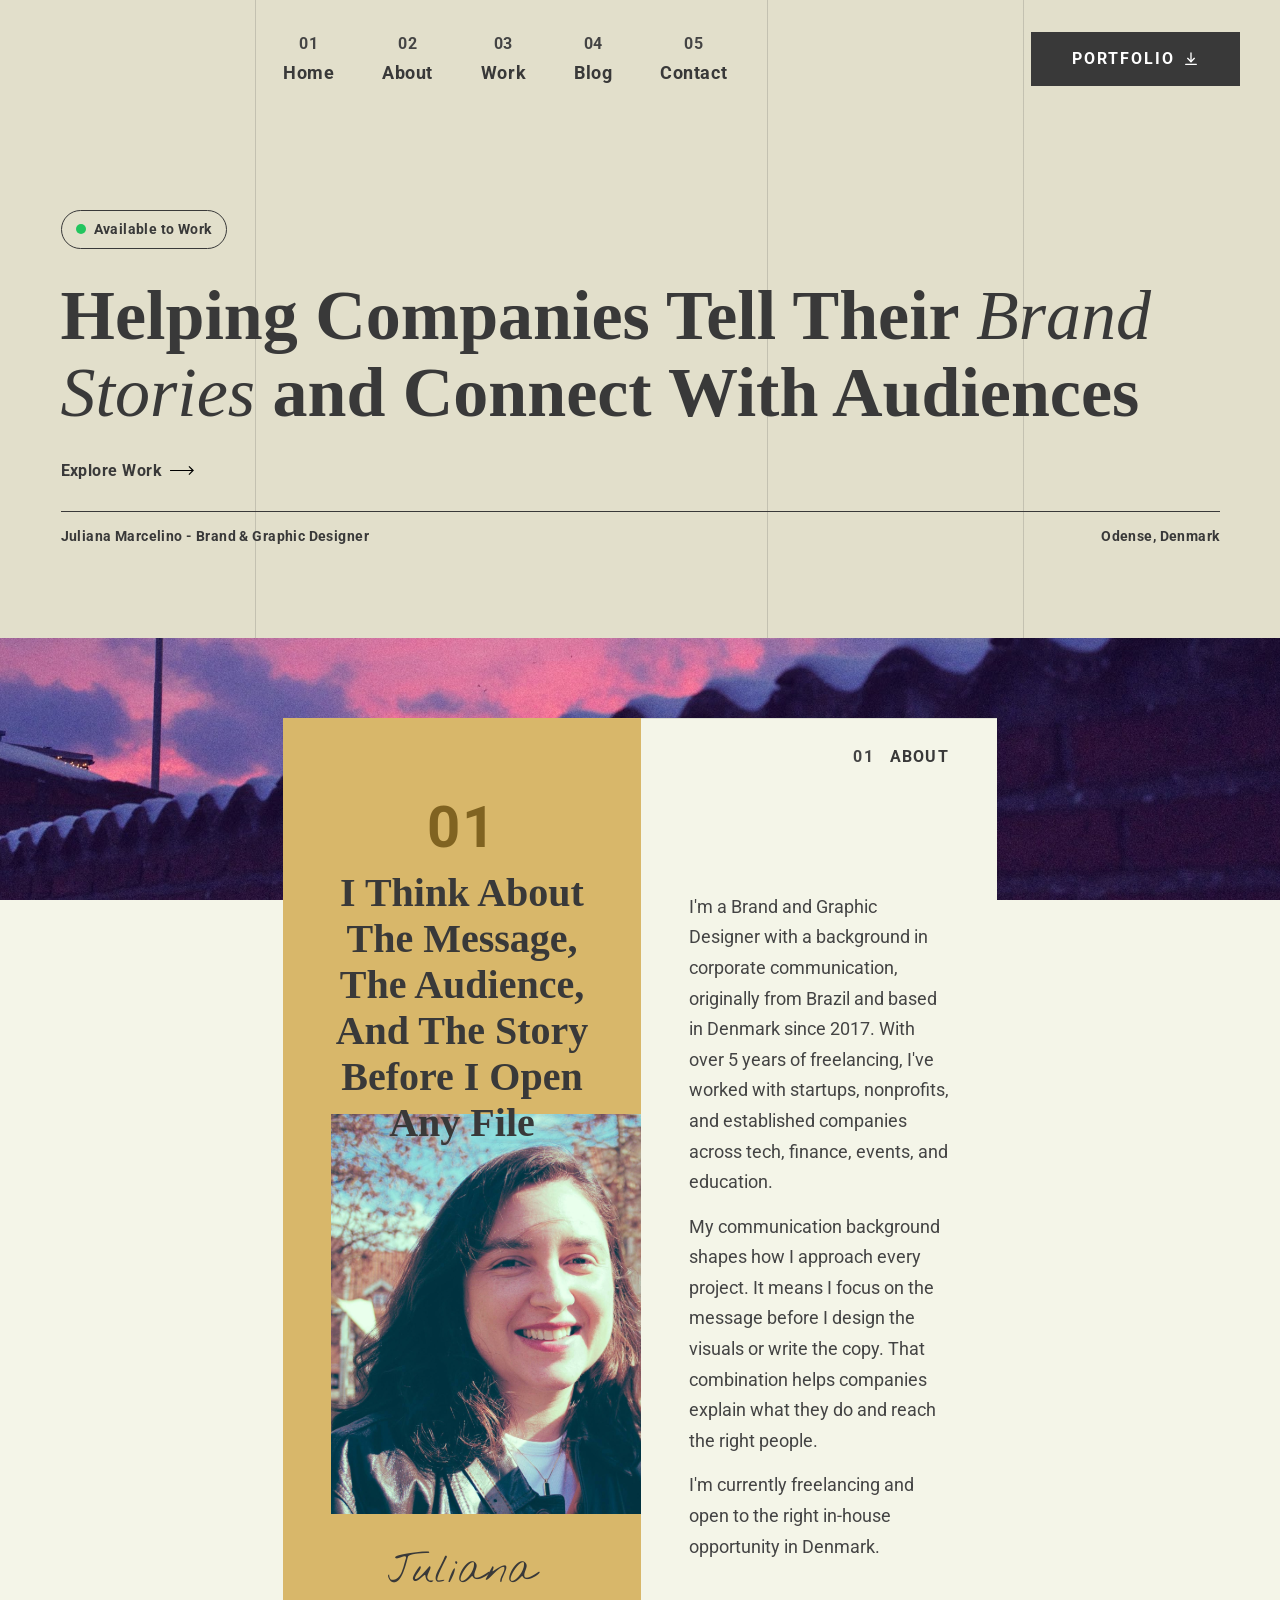
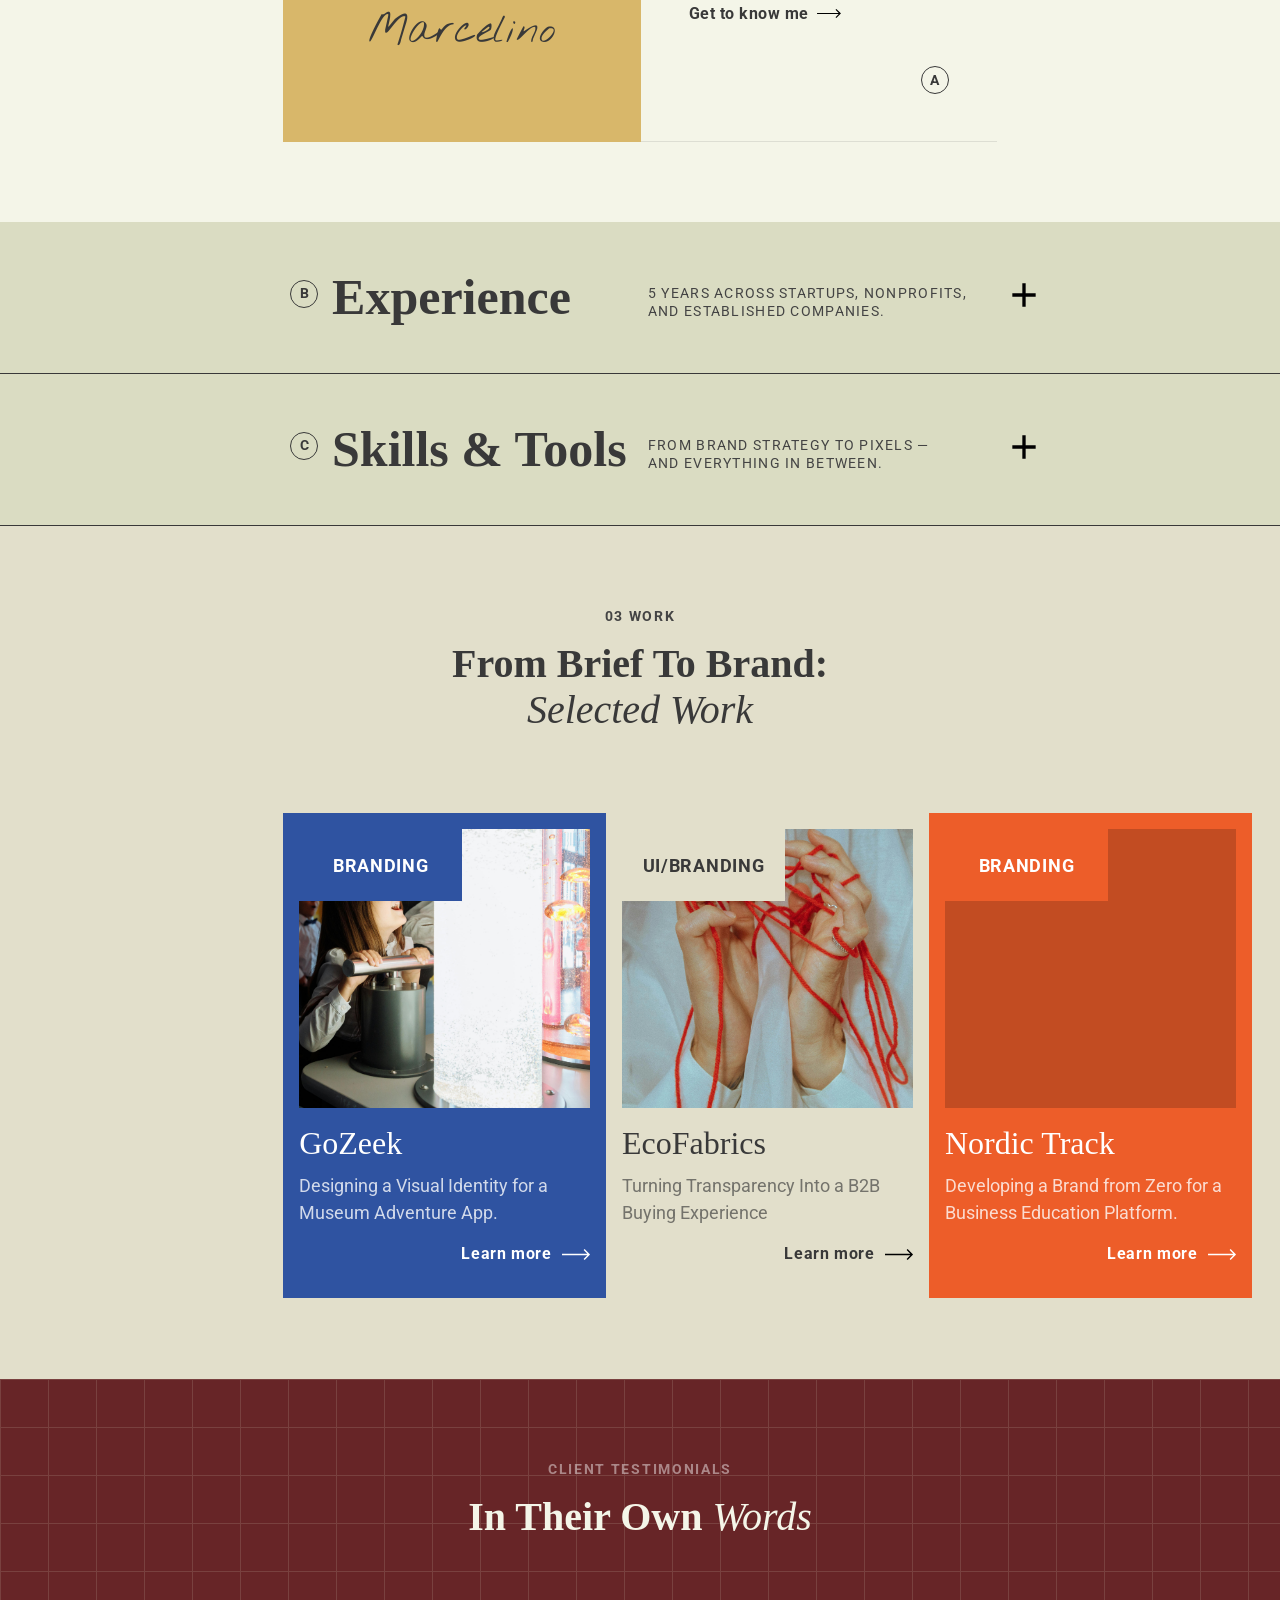
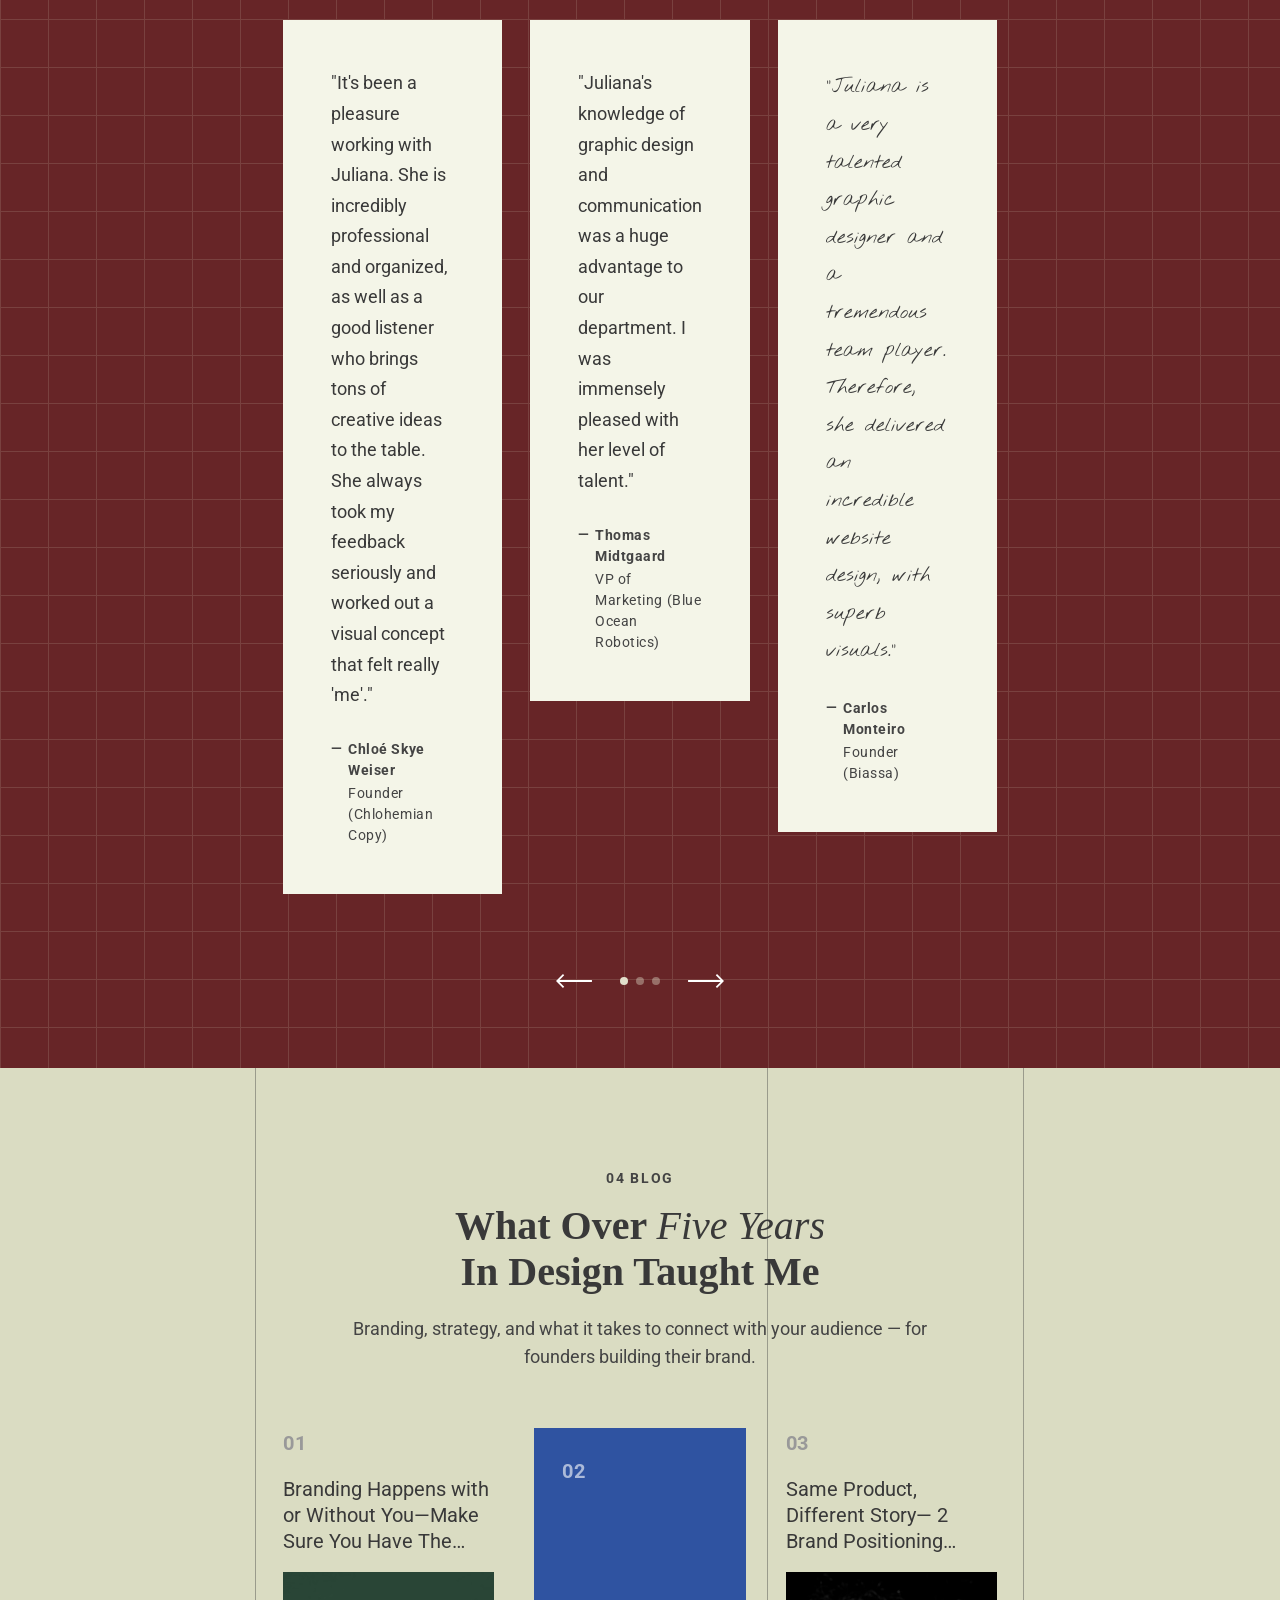
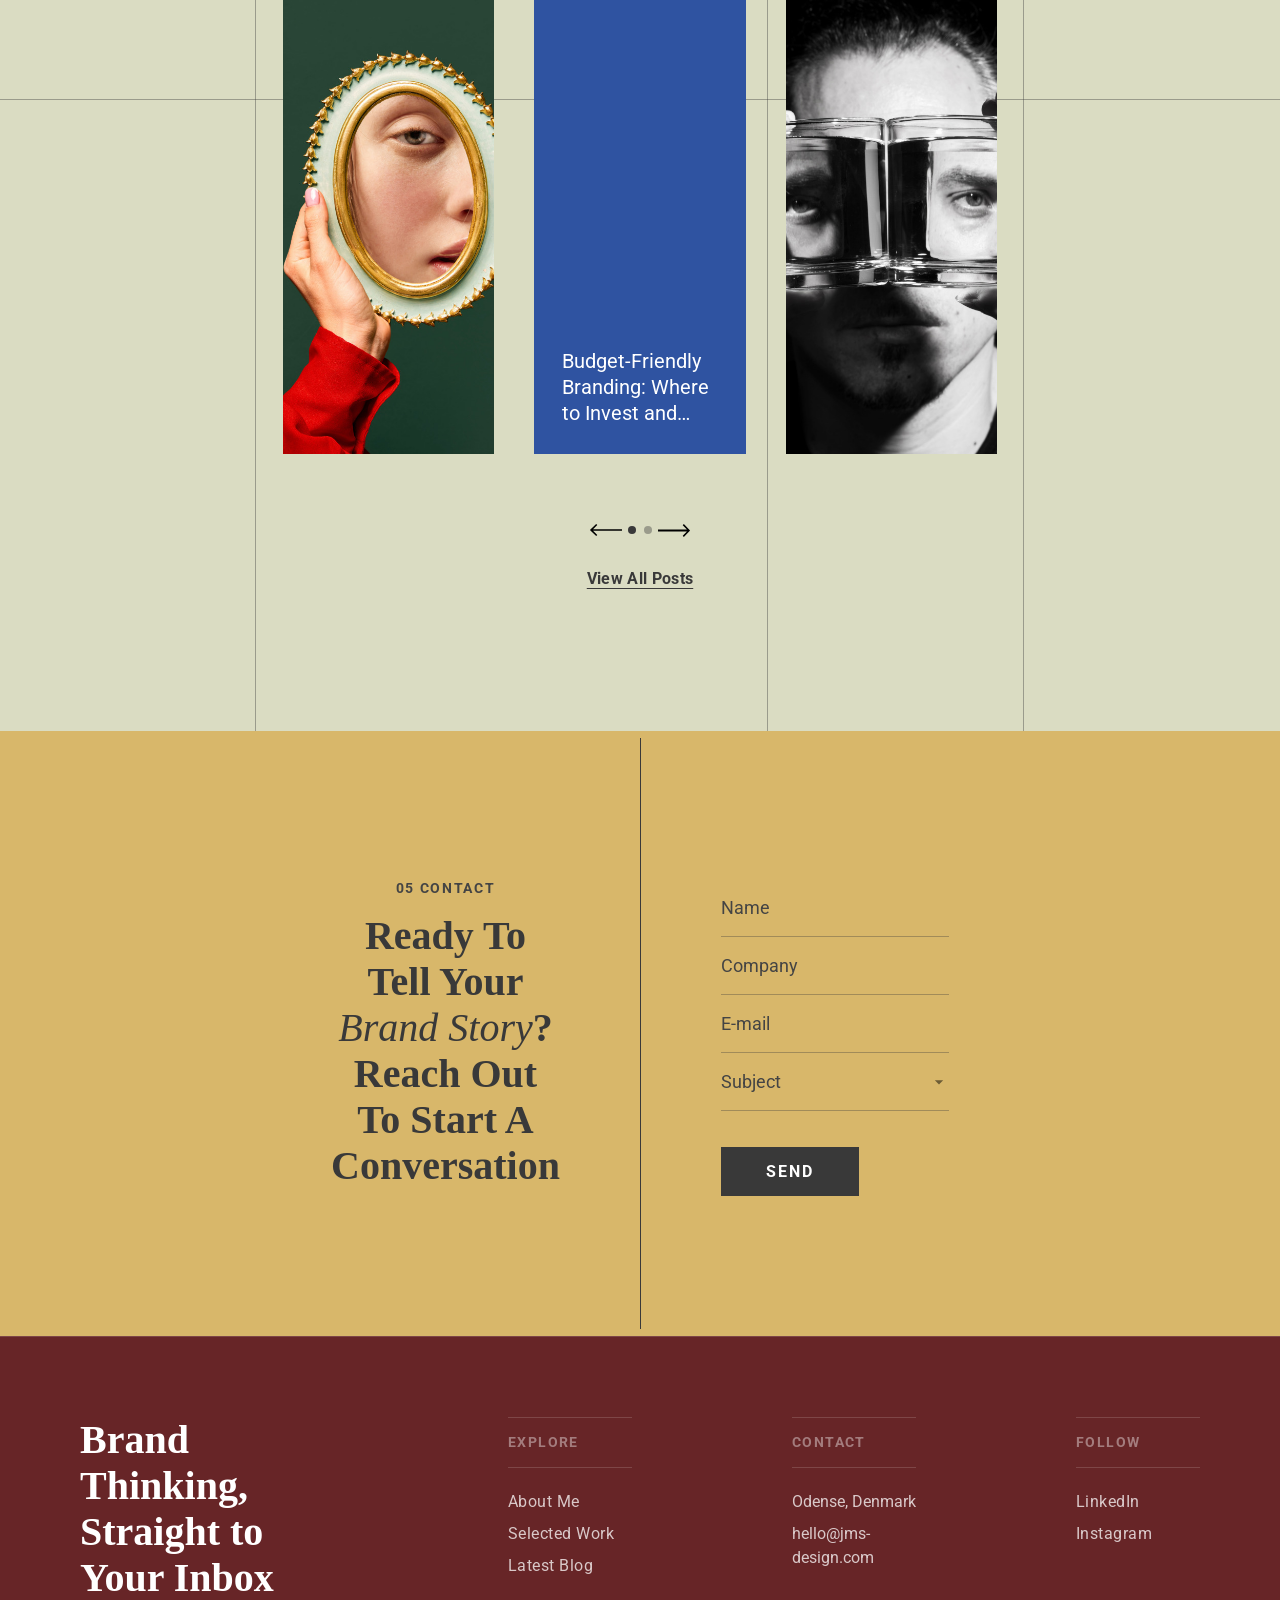
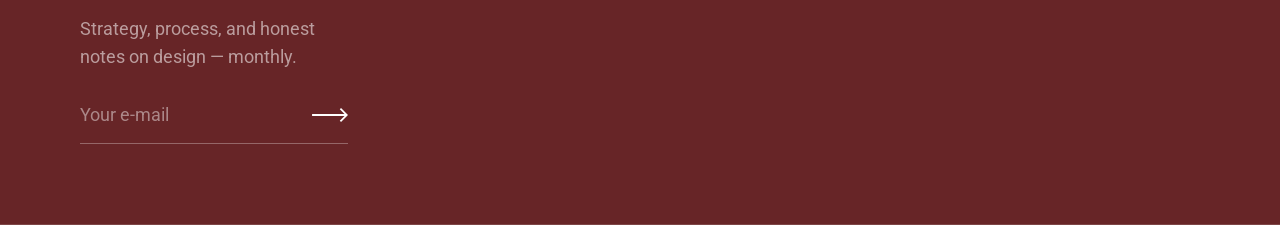
==== index.html @ 00f29bfc "Initial commit — Portfolio 2026 v1.15" ====
<!DOCTYPE html>
<html lang="en">
<head>
  <meta charset="UTF-8">
  <meta name="viewport" content="width=device-width, initial-scale=1.0">
  <meta name="description" content="Juliana Marcelino — Brand & Graphic Designer based in Odense, Denmark. Portfolio of branding, visual identity, and graphic design work.">
  <title>Juliana Marcelino — Visual Designer & Branding Specialist</title>
  <link rel="canonical" href="https://jms-design.com/">
  <!-- Guyot Headline — Adobe Fonts -->
  <link rel="stylesheet" href="https://use.typekit.net/png7mhl.css">
  <!-- Roboto + Poppins — Google Fonts -->
  <link rel="preconnect" href="https://fonts.googleapis.com">
  <link rel="preconnect" href="https://fonts.gstatic.com" crossorigin>
  <link rel="stylesheet" href="https://fonts.googleapis.com/css2?family=Courier+Prime:ital,wght@0,400;0,700;1,400&family=Nothing+You+Could+Do&family=Roboto:ital,wght@0,400;0,700;1,400&family=Poppins:wght@400;600;700&display=swap">
  <!-- Styles -->
  <link rel="stylesheet" href="styles.css">
</head>
<body>

  <a href="#main-content" class="skip-to-content">Skip to main content</a>

  <!-- ========== SCROLL HEADER (fixed, appears on scroll) ========== -->
  <div class="scroll-header" id="scrollHeader" aria-hidden="true">
    <button class="menu-toggle" id="menuToggle" aria-label="Open navigation" aria-expanded="false">
      <img src="images/menu.svg" alt="">
    </button>
    <button class="scroll-header-close" id="scrollHeaderClose" aria-label="Close navigation">
      <img src="images/close-window.svg" alt="">
    </button>
  </div>

  <!-- Sidebar nav overlay -->
  <div class="nav-sidebar-backdrop" id="navSidebarBackdrop"></div>
  <div class="nav-sidebar" id="navSidebar" role="dialog" aria-label="Navigation">
    <nav class="nav-sidebar-nav" aria-label="Page navigation">
      <a href="index.html"><span class="nav-num">01</span><span class="nav-label">Home</span></a>
      <a href="#" class="open-about"><span class="nav-num">02</span><span class="nav-label">About</span></a>
      <a href="#latest-work"><span class="nav-num">03</span><span class="nav-label">Work</span></a>
      <a href="blog.html"><span class="nav-num">04</span><span class="nav-label">Blog</span></a>
      <a href="#contact"><span class="nav-num">05</span><span class="nav-label">Contact</span></a>
    </nav>
    <a href="images/jms-portfolio-2026.pdf" target="_blank" class="nav-sidebar-cta">Portfolio <img src="images/download.svg" alt=""></a>
  </div>

  <!-- ========== HEADER ========== -->
  <header>
    <nav>
      <a href="index.html"><span class="nav-num">01</span><span class="nav-label">Home</span></a>
      <a href="#" class="open-about"><span class="nav-num">02</span><span class="nav-label">About</span></a>
      <a href="#latest-work"><span class="nav-num">03</span><span class="nav-label">Work</span></a>
      <a href="blog.html"><span class="nav-num">04</span><span class="nav-label">Blog</span></a>
      <a href="#contact"><span class="nav-num">05</span><span class="nav-label">Contact</span></a>
    </nav>
    <a href="images/jms-portfolio-2026.pdf" target="_blank" class="header-cta">Portfolio <img src="images/download.svg" alt=""></a>
  </header>

  <!-- ========== HERO ========== -->
  <section class="hero" id="main-content">
    <div class="hero-content">
      <div class="hero-inner">
        <div class="hero-available"><span class="hero-dot"></span><span>Available to Work</span></div>
        <h1>Helping Companies Tell Their <em>Brand Stories</em> and Connect With Audiences</h1>
        <a href="#latest-work" class="hero-cta">Explore Work <img src="images/arrow.svg" alt=""></a>
        <div class="hero-footer">
          <span class="hero-footer-name">Juliana Marcelino - Brand &amp; Graphic Designer</span>
          <span class="hero-footer-location">Odense, Denmark</span>
        </div>
      </div>
    </div>
  </section>


  <!-- ========== ABOUT ========== -->
  <section class="about" id="about">
    <div class="about-left">
      <div class="about-left-inner">
        <span class="about-label">01</span>
        <h2>I Think About The Message,<br>The Audience, And The Story<br>Before I Open Any File</h2>
        <div class="about-portrait">
          <img src="images/jms-photo-juliana-hero.png" alt="Juliana Marcelino">
        </div>
        <span class="about-portrait-name">Juliana Marcelino</span>
      </div>
    </div>
    <div class="about-right">
      <div class="about-vtabs">

        <!-- Tab 01: About -->
        <div class="about-vtab active">
          <button class="about-vtab-label">
            <span class="about-vtab-num">01</span>
            <span class="about-vtab-text">About</span>
          </button>
          <div class="about-vtab-content">
            <div class="about-bio-inner">
              <p>I'm a Brand and Graphic Designer with a background in corporate communication, originally from Brazil and based in Denmark since 2017. With over 5 years of freelancing, I've worked with startups, nonprofits, and established companies across tech, finance, events, and education.</p>
              <p>My communication background shapes how I approach every project. It means I focus on the message before I design the visuals or write the copy. That combination helps companies explain what they do and reach the right people.</p>
              <p>I'm currently freelancing and open to the right in-house opportunity in Denmark.</p>
              <button class="btn-text-link open-about">Get to know me <img src="images/arrow.svg" alt=""></button>
            </div>
          </div>
        </div>


      </div><!-- /.about-vtabs -->
      <span class="vtab-label-badge about-right-badge">A</span>
    </div>

  </section>

  <!-- ========== EXPERIENCE & SKILLS ========== -->
  <section class="about-accordions">

    <!-- Experience accordion -->
    <div class="about-vtab about-vtab--experience">
      <button class="about-vtab-label">
        <span class="about-vtab-text">
          <span class="vtab-label-badge">B</span>
          Experience
        </span>
        <div class="about-vtab-right">
          <span class="about-vtab-desc">5 years across startups, nonprofits,<br>and established companies.</span>
          <span class="about-vtab-toggle">
            <img class="vtab-icon-add" src="images/add.svg" alt="">
          </span>
        </div>
      </button>
      <div class="about-vtab-content">
        <ul class="experience-list">
          <li class="experience-item">
            <span class="experience-dates">2020 – Present</span>
            <div class="experience-meta">
              <div class="experience-company">JMS Graphic Design (DK)</div>
              <div class="experience-role">Freelance Graphic Designer</div>
            </div>
            <p class="experience-desc">With 5 years of freelance experience, I support clients with brand, digital, and marketing design, bringing a mix of brand strategy and bold visual designs that help companies tell their brand stories.</p>
          </li>
          <li class="experience-item">
            <span class="experience-dates">2016 – 2017</span>
            <div class="experience-meta">
              <div class="experience-company">Raízen (BRA)</div>
              <div class="experience-role">Content Analyst</div>
            </div>
            <p class="experience-desc">Managed the intranet experience for over 3,000 employees at one of Brazil's largest energy companies, building and maintaining pages and UX solutions on SharePoint independently.</p>
          </li>
          <li class="experience-item">
            <span class="experience-dates">2014 – 2017</span>
            <div class="experience-meta">
              <div class="experience-company">Programmer's Beyond IT (BRA)</div>
              <div class="experience-role">Communications Analyst</div>
            </div>
            <p class="experience-desc">Worked across brand strategy, visual communications, and campaigns, collaborating daily with developers, sales teams, and senior leadership to turn technical products into clear brand content.</p>
          </li>
        </ul>
        <div class="exp-download-row">
          <a href="images/jms-cv-2026.pdf" target="_blank" class="btn-text-link"><img src="images/download.svg" alt=""> Download Curriculum</a>
        </div>
      </div>
    </div>

    <!-- Skills & Tools accordion -->
    <div class="about-vtab about-vtab--skills">
      <button class="about-vtab-label">
        <span class="about-vtab-text">
          <span class="vtab-label-badge">C</span>
          Skills &amp; Tools
        </span>
        <div class="about-vtab-right">
          <span class="about-vtab-desc">From brand strategy to pixels —<br>and everything in between.</span>
          <span class="about-vtab-toggle">
            <img class="vtab-icon-add" src="images/add.svg" alt="">
          </span>
        </div>
      </button>
      <div class="about-vtab-content">
        <hr class="skills-separator">
        <div class="skills-grid">
          <!-- Column 1: Work Areas (tags) -->
          <div class="skills-group skills-group--areas">
            <h4 class="skills-group-label">Work Areas</h4>
            <div class="skills-tags">
              <span class="skill-tag">Brand Design</span>
              <span class="skill-tag">Brand Strategy</span>
              <span class="skill-tag">UI Design</span>
              <span class="skill-tag">Marketing Design</span>
              <span class="skill-tag">Copywriting</span>
            </div>
          </div>

          <!-- Vertical divider -->
          <div class="skills-divider"></div>

          <!-- Column 2: Toolkit dot graph -->
          <div class="skills-group skills-group--tools">
            <div class="toolkit-header">
              <h4 class="skills-group-label">Toolkit</h4>
              <span class="toolkit-scale">(0–5)</span>
            </div>
            <ul class="tools-list">
              <li class="tool-item">
                <span class="tool-name">Adobe CC</span>
                <div class="tool-dots">
                  <span class="tool-dot filled"></span><span class="tool-dot filled"></span><span class="tool-dot filled"></span><span class="tool-dot filled"></span><span class="tool-dot filled"></span>
                </div>
              </li>
              <li class="tool-item">
                <span class="tool-name">Adobe XD / Figma</span>
                <div class="tool-dots">
                  <span class="tool-dot filled"></span><span class="tool-dot filled"></span><span class="tool-dot filled"></span><span class="tool-dot filled"></span><span class="tool-dot filled"></span>
                </div>
              </li>
              <li class="tool-item">
                <span class="tool-name">AI Tools</span>
                <div class="tool-dots">
                  <span class="tool-dot filled"></span><span class="tool-dot filled"></span><span class="tool-dot filled"></span><span class="tool-dot filled"></span><span class="tool-dot"></span>
                </div>
              </li>
              <li class="tool-item">
                <span class="tool-name">CMS Platforms</span>
                <div class="tool-dots">
                  <span class="tool-dot filled"></span><span class="tool-dot filled"></span><span class="tool-dot filled"></span><span class="tool-dot filled"></span><span class="tool-dot filled"></span>
                </div>
              </li>
              <li class="tool-item">
                <span class="tool-name">HTML / CSS</span>
                <div class="tool-dots">
                  <span class="tool-dot filled"></span><span class="tool-dot filled"></span><span class="tool-dot filled"></span><span class="tool-dot"></span><span class="tool-dot"></span>
                </div>
              </li>
              <li class="tool-item">
                <span class="tool-name">SharePoint</span>
                <div class="tool-dots">
                  <span class="tool-dot filled"></span><span class="tool-dot filled"></span><span class="tool-dot filled"></span><span class="tool-dot filled"></span><span class="tool-dot"></span>
                </div>
              </li>
              <li class="tool-item">
                <span class="tool-name">Office 365</span>
                <div class="tool-dots">
                  <span class="tool-dot filled"></span><span class="tool-dot filled"></span><span class="tool-dot filled"></span><span class="tool-dot filled"></span><span class="tool-dot filled"></span>
                </div>
              </li>
            </ul>
          </div>

          <!-- Vertical divider -->
          <div class="skills-divider"></div>

          <!-- Column 3: Languages vertical bar chart -->
          <div class="skills-group skills-group--languages">
            <h4 class="skills-group-label">Languages</h4>
            <ul class="lang-list">
              <li class="lang-item">
                <span class="lang-label-row">Portuguese <span class="lang-level">(Native)</span></span>
                <div class="lang-bar-track"><div class="lang-bar-fill lang-bar--native"></div></div>
              </li>
              <li class="lang-item">
                <span class="lang-label-row">English <span class="lang-level">(Fluent)</span></span>
                <div class="lang-bar-track"><div class="lang-bar-fill lang-bar--fluent"></div></div>
              </li>
              <li class="lang-item">
                <span class="lang-label-row">Danish <span class="lang-level">(Intermediate)</span></span>
                <div class="lang-bar-track"><div class="lang-bar-fill lang-bar--intermediate"></div></div>
              </li>
            </ul>
          </div>
        </div>
      </div>
    </div>

  </section>

  <!-- ========== LATEST WORK ========== -->
  <section class="latest-work" id="latest-work">
    <span class="section-label">03 Work</span>
    <h2 class="work-section-title">From Brief To Brand:<br><em>Selected Work</em></h2>
    <div class="work-grid">

      <div class="work-card wc-green">
        <div class="card-img-wrap">
          <img src="images/gz-cover-card.jpg" alt="GoZeek" class="card-cover">
          <span class="tag">Branding</span>
        </div>
        <div class="card-body">
          <h3>GoZeek</h3>
          <p class="card-desc">Designing a Visual Identity for a Museum Adventure App.</p>
          <a href="gozeek.html" class="learn-more">Learn more <img src="images/arrow.svg" alt="" class="learn-more-arrow"></a>
        </div>
      </div>

      <div class="work-card wc-tan">
        <div class="card-img-wrap">
          <img src="images/ef-cover-card.jpeg" alt="EcoFabrics" class="card-cover">
          <span class="tag">UI/Branding</span>
        </div>
        <div class="card-body">
          <h3>EcoFabrics</h3>
          <p class="card-desc">Turning Transparency Into a B2B Buying Experience</p>
          <a href="ecofabrics.html" class="learn-more">Learn more <img src="images/arrow.svg" alt="" class="learn-more-arrow"></a>
        </div>
      </div>

      <div class="work-card wc-purple">
        <div class="card-img-wrap">
          <img src="images/nt-cover-card.png" alt="Nordic Track" class="card-cover">
          <span class="tag">Branding</span>
        </div>
        <div class="card-body">
          <h3>Nordic Track</h3>
          <p class="card-desc">Developing a Brand from Zero for a Business Education Platform.</p>
          <a href="nordictrack.html" class="learn-more">Learn more <img src="images/arrow.svg" alt="" class="learn-more-arrow"></a>
        </div>
      </div>

      <div class="work-card wc-light work-hidden">
        <div class="card-img-wrap">
          <span class="tag">UI/Branding</span>
        </div>
        <div class="card-body">
          <h3>FreshFit Meals</h3>
          <p class="card-desc">Meal delivery app with clear nutrition labels and goal-based filters.</p>
          <a href="#" class="learn-more">Learn more <img src="images/arrow.svg" alt="" class="learn-more-arrow"></a>
        </div>
      </div>

      <div class="work-card wc-violet work-hidden">
        <div class="card-img-wrap">
          <span class="tag">Branding</span>
        </div>
        <div class="card-body">
          <h3>Ecom Milan</h3>
          <p class="card-desc">A consultancy that helps internationals create their dream job.</p>
          <a href="#" class="learn-more">Learn more <img src="images/arrow.svg" alt="" class="learn-more-arrow"></a>
        </div>
      </div>

      <div class="work-card wc-forest work-hidden">
        <div class="card-img-wrap">
          <span class="tag">UI/Branding</span>
        </div>
        <div class="card-body">
          <h3>TaskHero</h3>
          <p class="card-desc">A productivity web app that helps freelancers stay organised.</p>
          <a href="freshfit.html" class="learn-more">Learn more <img src="images/arrow.svg" alt="" class="learn-more-arrow"></a>
        </div>
      </div>

    </div>
  </section>

  <!-- ========== TESTIMONIAL ========== -->
  <section class="testimonial-section">
    <div class="testi-inner">

      <div class="testi-section-header">
        <span class="testi-section-label">Client Testimonials</span>
        <h2>In Their Own <em>Words</em></h2>
      </div>

      <div class="testi-pages-wrap">

        <!-- Page 1: equal 3 cols -->
        <div class="testi-page testi-page--1 active">
          <div class="testi-card">
            <p class="testi-quote">"It's been a pleasure working with Juliana. She is incredibly professional and organized, as well as a good listener who brings tons of creative ideas to the table. She always took my feedback seriously and worked out a visual concept that felt really 'me'."</p>
            <div class="testi-author"><span class="testi-author-dash">—</span><div class="testi-author-info"><span class="testi-author-name">Chloé Skye Weiser</span><span class="testi-author-meta">Founder (Chlohemian Copy)</span></div></div>
          </div>
          <div class="testi-card">
            <p class="testi-quote">"Juliana's knowledge of graphic design and communication was a huge advantage to our department. I was immensely pleased with her level of talent."</p>
            <div class="testi-author"><span class="testi-author-dash">—</span><div class="testi-author-info"><span class="testi-author-name">Thomas Midtgaard</span><span class="testi-author-meta">VP of Marketing (Blue Ocean Robotics)</span></div></div>
          </div>
          <div class="testi-card">
            <p class="testi-quote testi-quote--handwriting">"Juliana is a very talented graphic designer and a tremendous team player. Therefore, she delivered an incredible website design, with superb visuals."</p>
            <div class="testi-author"><span class="testi-author-dash">—</span><div class="testi-author-info"><span class="testi-author-name">Carlos Monteiro</span><span class="testi-author-meta">Founder (Biassa)</span></div></div>
          </div>
        </div>

        <!-- Page 2: two equal cols -->
        <div class="testi-page testi-page--2">
          <div class="testi-card">
            <p class="testi-quote">"I can definitely recommend working with Juliana! She has designed and created our website and we are so pleased with the result. The process from understanding our needs, the first draft to finished delivery has been smooth all the way."</p>
            <div class="testi-author"><span class="testi-author-dash">—</span><div class="testi-author-info"><span class="testi-author-name">Anne Rahbek</span><span class="testi-author-meta">Founder (GoZeek)</span></div></div>
          </div>
          <div class="testi-card">
            <p class="testi-quote">"Juliana is incredibly easy to work with; she quickly captured the essence of what we needed help with. Our logos are timeless and modern."</p>
            <div class="testi-author"><span class="testi-author-dash">—</span><div class="testi-author-info"><span class="testi-author-name">Camilla Hviid</span><span class="testi-author-meta">Frivilligkoordinator (Stoppestedet Odense)</span></div></div>
          </div>
        </div>

        <!-- Page 3: wide last col (1fr 1fr 2fr) -->
        <div class="testi-page testi-page--3">
          <div class="testi-card">
            <p class="testi-quote">"Juliana's process was smooth, she paid attention to what was important to us and made it look much better than we could have imagined."</p>
            <div class="testi-author"><span class="testi-author-dash">—</span><div class="testi-author-info"><span class="testi-author-name">Sofia Gregoire</span><span class="testi-author-meta">Continuous Improvement Lead (Kerry Group)</span></div></div>
          </div>
          <div class="testi-card">
            <p class="testi-quote">"Juliana showed commitment, versatility and positive teaming. She has a nice, clean and modern eye for professional graphic design work, and her communication background makes her stand out from the rest."</p>
            <div class="testi-author"><span class="testi-author-dash">—</span><div class="testi-author-info"><span class="testi-author-name">David Sato</span><span class="testi-author-meta">Director Business Development (Ernst &amp; Young)</span></div></div>
          </div>
          <div class="testi-card">
            <p class="testi-quote testi-quote--handwriting">"Juliana quickly translated our business needs into visual concepts. Communication was clear and collaboration was comfortable."</p>
            <div class="testi-author"><span class="testi-author-dash">—</span><div class="testi-author-info"><span class="testi-author-name">Nina Vindell</span><span class="testi-author-meta">Marketing Manager (Senmatic)</span></div></div>
          </div>
        </div>

      </div><!-- /.testi-pages-wrap -->

      <!-- Navigation -->
      <div class="testi-nav">
        <button class="testi-arrow testi-arrow--prev" aria-label="Previous testimonials">
          <img src="images/arrow.svg" alt="">
        </button>
        <div class="testi-dots">
          <span class="testi-dot active" data-page="0"></span>
          <span class="testi-dot" data-page="1"></span>
          <span class="testi-dot" data-page="2"></span>
        </div>
        <button class="testi-arrow testi-arrow--next" aria-label="Next testimonials">
          <img src="images/arrow.svg" alt="">
        </button>
      </div>

    </div><!-- /.testi-inner -->
  </section><!-- /.testimonial-section -->

  <!-- ========== BLOG ========== -->
  <section class="blog-section" id="blog">
    <span class="section-label">04 Blog</span>
    <h2>What Over <em>Five Years</em><br>In Design Taught Me</h2>
    <p class="blog-section-subtitle">Branding, strategy, and what it takes to connect with your audience — for founders building their brand.</p>
    <!-- Page 1 (posts 0-2) -->
    <div class="blog-grid" id="blogPage1">

      <div class="blog-card" data-post-index="0">
        <span class="blog-num">01</span>
        <h5>Branding Happens with or Without You—Make Sure You Have The Right Branding Assets</h5>
        <img class="blog-img" src="images/blog-branding-assets.jpeg" alt="Branding assets article">
      </div>

      <div class="blog-card" data-post-index="1">
        <div class="blog-rect">
          <span class="blog-num">02</span>
          <h5>Budget-Friendly Branding: Where to Invest and Where to Save Money</h5>
        </div>
      </div>

      <div class="blog-card" data-post-index="2">
        <span class="blog-num">03</span>
        <h5>Same Product, Different Story— 2 Brand Positioning Examples</h5>
        <img class="blog-img" src="images/blog-brand-positioning.jpeg" alt="Brand positioning article">
      </div>

    </div><!-- /.blog-grid page 1 -->

    <!-- Page 2 (posts 3-4) — hidden until navigated to -->
    <div class="blog-grid" id="blogPage2" style="display:none">

      <div class="blog-card" data-post-index="3">
        <span class="blog-num">04</span>
        <h5>Smart Social Media Strategies to Grow Your Business</h5>
        <img class="blog-img" src="images/blog-social-media-strategy.jpeg" alt="Social media strategy article">
      </div>

      <div class="blog-card" data-post-index="4">
        <div class="blog-rect">
          <span class="blog-num">05</span>
          <h5>How to Choose Your Brand Personality</h5>
        </div>
      </div>

    </div><!-- /.blog-grid page 2 -->

    <!-- Pagination -->
    <div class="blog-pagination">
      <button class="page-arrow page-prev" aria-label="Previous posts" id="blogPrevBtn">
        <img src="images/arrow.svg" alt="Previous">
      </button>
      <div class="testi-dots blog-dots">
        <span class="testi-dot active" data-page="1"></span>
        <span class="testi-dot" data-page="2"></span>
      </div>
      <button class="page-arrow page-next" aria-label="Next posts" id="blogNextBtn">
        <img src="images/arrow.svg" alt="Next">
      </button>
    </div>

    <!-- View all posts — text link below pagination -->
    <div class="blog-view-all-wrap">
      <a href="blog.html" class="blog-view-all">View All Posts</a>
    </div>

  </section>

  <!-- ========== CONTACT ========== -->
  <section class="contact-section" id="contact">
    <div class="contact-left">
      <span class="section-label">05 Contact</span>
      <h2>Ready To Tell Your <em>Brand Story</em>? Reach Out To Start A Conversation</h2>
    </div>
    <div class="contact-right">
      <!-- Replace YOUR_FORM_ID with your Formspree ID (formspree.io → New Form → copy the ID) -->
      <form id="contactForm" action="https://formspree.io/f/mojpypor" method="POST">
        <!-- Honeypot — catches bots -->
        <input type="text" name="_gotcha" style="display:none" tabindex="-1" autocomplete="off">
        <input type="text"  name="name"    placeholder="Name" required>
        <input type="text"  name="company" placeholder="Company">
        <input type="email" name="email"   placeholder="E-mail" required>
        <div class="select-wrap">
          <select name="type">
            <option value="" disabled selected>Subject</option>
            <option value="freelance">Freelance Project</option>
            <option value="fulltime">Full-time Role</option>
            <option value="other">Other</option>
          </select>
          <img src="images/arrow_drop_down.svg" alt="" class="select-arrow" aria-hidden="true">
        </div>
        <button type="submit">Send</button>
      </form>
      <div class="contact-success" hidden>
        <p class="contact-success-msg">Thank you! I'll be in touch soon.</p>
      </div>
    </div>
  </section>

  <!-- ========== FOOTER ========== -->
  <footer>
    <div class="footer-row">

      <!-- Col 1: Title + Subscribe form -->
      <div class="footer-col-wrap footer-col-brand">
        <span class="footer-tagline">Brand Thinking,<br>Straight to Your Inbox</span>
        <p class="footer-tagline-sub">Strategy, process, and honest notes on design — monthly.</p>
        <form id="subscribeForm" class="footer-subscribe" action="https://formspree.io/f/mzdkyknk" method="POST">
          <input type="email" name="email" placeholder="Your e-mail" required>
          <button type="submit" class="footer-subscribe-arrow" aria-label="Subscribe">
            <img src="images/arrow.svg" alt="">
          </button>
        </form>
        <p class="footer-subscribe-success" hidden>You're subscribed!</p>
      </div>

      <!-- Col 2: Explore links -->
      <div class="footer-col-wrap footer-col-nav-wrap">
        <div class="footer-col-nav">
          <span class="footer-menu-label">Explore</span>
          <nav class="footer-menu" aria-label="Footer navigation">
            <a href="#" class="open-about">About Me</a>
            <a href="#latest-work">Selected Work</a>
            <a href="blog.html">Latest Blog</a>
          </nav>
        </div>
      </div>

      <!-- Col 3: Contact -->
      <div class="footer-col-wrap footer-col-contact">
        <span class="footer-menu-label">Contact</span>
        <span class="footer-location">Odense, Denmark</span>
        <a href="mailto:hello@jms-design.com" class="footer-contact-link">hello@jms-design.com</a>
      </div>

      <!-- Col 4: Follow / Social -->
      <div class="footer-col-wrap footer-col-follow">
        <span class="footer-menu-label">Follow</span>
        <nav class="footer-follow-links" aria-label="Social links">
          <a href="https://www.linkedin.com/in/julianamarcelinosilva/" class="footer-follow-link" target="_blank" rel="noopener">LinkedIn</a>
          <a href="https://www.instagram.com/jms.design.dk/" class="footer-follow-link" target="_blank" rel="noopener">Instagram</a>
        </nav>
      </div>

    </div>
  </footer>

  <!-- ========== GOZEEK PROJECT MODAL ========== -->
  <div class="about-modal" id="gozeekModal" role="dialog" aria-modal="true" aria-label="GoZeek Project">
    <div class="about-modal-inner proj-modal-inner">

      <!-- ── Hero ── -->
      <div class="proj-hero gz-hero">
        <div class="proj-hero-bar">
          <span class="proj-hero-label"><span class="proj-hero-num">02</span> Work</span>
          <button class="about-modal-close" id="closeGozeekModal" aria-label="Close">
            <img src="images/close-window.svg" alt="Close">
          </button>
        </div>
        <h1 class="proj-title gz-title">GoZeek</h1>
        <p class="proj-subtitle">Designing a Visual Identity for a Museum Adventure App</p>
        <div class="proj-meta">
          <span class="proj-meta-tag">Technology</span>
          <span class="proj-meta-tag">Branding</span>
          <span class="proj-meta-tag">Web Design</span>
          <span class="proj-meta-tag">Print Design</span>
        </div>
        <hr class="gz-hero-rule">
        <div class="gz-hero-info-cols">
          <div class="gz-hero-info-col">Role: Freelance Graphic Designer</div>
          <div class="gz-hero-info-col gz-hero-info-col--center">Location: Copenhagen</div>
          <div class="gz-hero-info-col gz-hero-info-col--right">Work Format: Remote</div>
        </div>
      </div>

      <!-- ── Intro (teal) ── -->
      <div class="gz-intro">
        <img src="images/gz-screen-hero.png" alt="GoZeek" class="gz-intro-img">
        <div class="gz-intro-cols">
          <div class="gz-intro-col" tabindex="0" role="button" data-target="gz-sec-about">
            <span class="gz-col-num">01</span>
            <span class="gz-col-label">About</span>
          </div>
          <div class="gz-intro-col" tabindex="0" role="button" data-target="gz-sec-challenge">
            <span class="gz-col-num">02</span>
            <span class="gz-col-label">Challenge</span>
          </div>
          <div class="gz-intro-col" tabindex="0" role="button" data-target="gz-sec-process">
            <span class="gz-col-num">03</span>
            <span class="gz-col-label">Process</span>
          </div>
          <div class="gz-intro-col" tabindex="0" role="button" data-target="gz-sec-results">
            <span class="gz-col-num">04</span>
            <span class="gz-col-label">Result</span>
          </div>
        </div>
      </div>


      <!-- ── 01 About ── -->
      <section class="proj-section gz-about" id="gz-sec-about">
        <div class="gz-about-grid">
          <img src="images/gz-screen-about.png" alt="GoZeek app" class="gz-cover-img gz-cover-flip">
          <div class="gz-about-text">
            <span class="proj-sec-label">01 About</span>
            <h2 class="proj-sec-heading">Building a Visual Identity Ready for the <span class="gz-accent">Next Level</span></h2>
            <p>GoZeek is an app that lets kids and grown-ups enjoy exciting and engaging adventures during their museum visits. With curiosity as a starting point, the app encourages kids to connect with the exhibitions in a fun and unpretentious way.</p>
          </div>
        </div>
      </section>

      <!-- ── 02 Challenge ── -->
      <section class="gz-challenge" id="gz-sec-challenge">

        <!-- Row 1: 3 equal columns -->
        <div class="gz-ch-row1">
          <div class="gz-ch-title-cell">
            <div>
              <span class="proj-sec-label gz-ch-title-label">02 Challenge</span>
              <h2 class="proj-sec-heading">Designing Around the Brand's Strengths</h2>
            </div>
          </div>
          <div class="gz-ch-img-cell">
            <img src="images/gz-photo-museum-02.png" alt="GoZeek museum" class="gz-ch-img">
          </div>
          <div class="gz-ch-img-cell">
            <img src="images/gz-photo-museum-03.png" alt="GoZeek museum" class="gz-ch-img">
          </div>
        </div>

        <!-- Row 2: 2 columns -->
        <div class="gz-ch-row2">
          <div class="gz-ch-text-cell">
            <p>GoZeek had a bright color palette and original illustrations created by one of the founders, but no system to bring it all together. They needed an identity ready for their website, pitch deck, and app before they could approach museums or investors.</p>
          </div>
          <div class="gz-ch-img-cell">
            <img src="images/gz-photo-museum-04.png" alt="GoZeek museum" class="gz-ch-img">
          </div>
        </div>

      </section>

      <!-- ── 03 Design Process ── -->
      <section class="proj-section gz-process" id="gz-sec-process">
        <div class="gz-process-cols">
          <div class="gz-process-text">
            <img src="images/gz-illustration-eyes.png" alt="" class="gz-process-eye">
            <span class="proj-sec-label">03 Process</span>
            <h2 class="proj-sec-heading">A Brand That Kids Actually <span class="gz-accent">Wanted to Use</span></h2>
            <p>I built the visual identity around what GoZeek does best — making kids feel like real explorers. A bold illustration style, dynamic typography, and a vibrant color palette were combined into a system that works across digital and print touchpoints.</p>
          </div>
          <div class="gz-process-img-col">
            <img src="images/gz-mockup-presentation.png" alt="GoZeek Presentation" class="gz-process-img">
          </div>
        </div>
      </section>

      <!-- ── 04 Results ── -->
      <section class="proj-section gz-results" id="gz-sec-results">
        <div class="gz-results-grid">

          <!-- Row 1 Col 1: LinkedIn image -->
          <div class="gz-res-linkedin">
            <img src="images/gz-mockup-linkedin.png" alt="GoZeek LinkedIn" class="gz-results-img">
          </div>

          <!-- Row 1 Col 2: label + title + text -->
          <div class="gz-res-text">
            <span class="proj-sec-label">04 Results</span>
            <h2 class="proj-sec-heading">The Result:<br>A Brand the Founders Could <span class="gz-accent">Believe In</span></h2>
            <p>GoZeek launched with a brand that matched its audience from day one. The new identity gave the founders confidence to pitch for funding and approach museums with materials that looked the part.</p>
            <hr class="gz-results-rule">
            <p class="gz-deliverables-text"><span class="gz-deliverables-label">Deliverables:</span> Web Design, Pitch Deck, Social Media Graphics, Flyer Design.</p>
          </div>

          <!-- Row 2 Col 1: mobile image -->
          <div class="gz-res-deliverables">
            <img src="images/gz-mockup-mobile.png" alt="GoZeek mobile app" class="gz-mobile-img">
          </div>

          <!-- Row 2 Col 2: folder image -->
          <div class="gz-res-folder">
            <img src="images/gz-mockup-folder.png?v=2" alt="GoZeek project folder" class="gz-folder-img">
          </div>

        </div>
      </section>

      <!-- ── 05 Testimonial ── -->
      <section class="gz-testi-section">
        <div class="gz-testi-grid">
          <div class="gz-testi-img-col">
            <img src="images/gz-photo-monument.png" alt="" class="gz-testi-monument-img">
          </div>
          <div class="gz-testi-quote-col">
            <blockquote class="gz-testimonial">
              <p>I can definitely recommend working with Juliana. She designed and created our website and we are so pleased with the result. The process from understanding our needs, the first draft to finished delivery has been smooth all the way.</p>
              <cite>— Anne Rahbek, Founder (GoZeek)</cite>
            </blockquote>
          </div>
        </div>
      </section>

      <!-- ── 06 Website ── -->
      <section class="gz-website">
        <img src="images/gz-screen-website.png" alt="GoZeek website design" class="gz-website-img">
        <hr class="gz-cta-divider">
        <div class="gz-cta-row">
          <a href="#contact" class="btn-text-link gz-cta-work" id="gzWorkWithMe">Work With Me</a>
          <button class="btn-text-link gz-cta-next" id="gzNextProject">Next Project <img src="images/arrow.svg" alt=""></button>
        </div>
      </section>

    </div>
  </div>

  <!-- ========== NORDIC TRACK PROJECT MODAL ========== -->
  <div class="about-modal" id="nordicModal" role="dialog" aria-modal="true" aria-label="Nordic Track Project">
    <div class="about-modal-inner proj-modal-inner">

      <!-- ── Hero ── -->
      <div class="proj-hero nt-hero">
        <div class="proj-hero-bar">
          <span class="proj-hero-label"><span class="proj-hero-num">02</span> Work</span>
          <button class="about-modal-close" id="closeNordicModal" aria-label="Close">
            <img src="images/close-window.svg" alt="Close">
          </button>
        </div>
        <h1 class="proj-title">Nordic Track</h1>
        <p class="proj-subtitle">Developing a Brand from Zero for a Business Education Platform</p>
        <div class="proj-meta">
          <span class="proj-meta-tag">Education</span>
          <span class="proj-meta-tag">Branding</span>
          <span class="proj-meta-tag">Web Design</span>
          <span class="proj-meta-tag">E-book Layout</span>
        </div>
        <hr class="nt-hero-rule">
        <div class="nt-hero-info-cols">
          <div class="nt-hero-info-col">Role: Freelance Graphic Designer</div>
          <div class="nt-hero-info-col nt-hero-info-col--center">Location: Odense</div>
          <div class="nt-hero-info-col nt-hero-info-col--right">Work Format: Hybrid</div>
        </div>
      </div>

      <!-- ── Intro ── -->
      <div class="nt-intro">
        <div class="nt-intro-cols">
          <div class="nt-intro-col" tabindex="0" role="button" data-target="nt-sec-about">
            <span class="nt-col-num">01</span>
            <span class="nt-col-label">About</span>
          </div>
          <div class="nt-intro-col" tabindex="0" role="button" data-target="nt-sec-challenge">
            <span class="nt-col-num">02</span>
            <span class="nt-col-label">Challenge</span>
          </div>
          <div class="nt-intro-col" tabindex="0" role="button" data-target="nt-sec-process">
            <span class="nt-col-num">03</span>
            <span class="nt-col-label">Process</span>
          </div>
          <div class="nt-intro-col" tabindex="0" role="button" data-target="nt-sec-branding">
            <span class="nt-col-num">04</span>
            <span class="nt-col-label">Branding</span>
          </div>
          <div class="nt-intro-col" tabindex="0" role="button" data-target="nt-sec-results">
            <span class="nt-col-num">05</span>
            <span class="nt-col-label">Results</span>
          </div>
        </div>
      </div>

      <!-- ── 01 About ── -->
      <section class="proj-section nt-about" id="nt-sec-about">
        <div class="nt-about-grid">
          <div class="nt-about-text">
            <span class="proj-sec-label">01 About</span>
            <p>Nordic Track is a one-stop shop for starting a business in Denmark. It combines design, branding, Danish law, and taxes into digital products and service packages. I worked as co-founder and sole designer, building the brand from scratch.</p>
          </div>
          <div class="nt-about-img-wrap">
            <img src="images/nt-mockup-book.png" alt="Nordic Track book" class="nt-about-img">
          </div>
          <div class="nt-about-img-wrap">
            <img src="images/nt-photo-woman.png" alt="Nordic Track woman" class="nt-about-img">
          </div>
        </div>
      </section>

      <!-- ── 02 Challenge ── -->
      <section class="proj-section nt-challenge" id="nt-sec-challenge">
        <div class="nt-ch-cols">

          <!-- Col 1: Image -->
          <div class="nt-ch-col">
            <img src="images/nt-mockup-business-card.png" alt="Nordic Track business card" class="nt-ch-img">
          </div>

          <!-- Col 2: Box (offset lower) -->
          <div class="nt-ch-col">
            <div class="nt-ch-box">
              <span class="proj-sec-label">02 Challenge</span>
              <h3 class="nt-ch-box-question">How do you make starting a business in Denmark feel less intimidating?</h3>
              <p class="nt-ch-box-text">Nordic Track needed a brand that could make heavy subjects like taxes and legal structures feel clear and approachable, while still attracting startup founders, freelancers, and international entrepreneurs.</p>
            </div>
          </div>

        </div>
      </section>

      <!-- ── Packages ── -->
      <section class="nt-packages">
        <img src="images/nt-mockup-packages.png" alt="Nordic Track packages" class="nt-packages-img">
      </section>

      <!-- ── 03 Process ── -->
      <section class="proj-section nt-process" id="nt-sec-process">
        <div class="nt-process-cols">

          <!-- Col 1: content -->
          <div class="nt-process-col nt-process-col--light">
            <span class="proj-sec-label">03 Process</span>
            <h2 class="proj-sec-heading">Designing a brand that makes business talk feel human</h2>
            <p>I developed a visual identity using a bold color palette, arrows, and emblems to create energy and movement. The logo was designed with intention: building blocks to represent starting something, and a ladder to signify growth. I also co-wrote and designed the e-book layout, making sure the content felt as clear and approachable as the brand.</p>
          </div>

          <!-- Col 2: accent -->
          <div class="nt-process-col nt-process-col--accent">
            <div class="nt-process-img-wrap">
              <img src="images/nt-photo-women.png" alt="Nordic Track women" class="nt-process-img-full">
            </div>
          </div>

        </div>
      </section>

      <!-- ── 04 Branding ── -->
      <section class="proj-section nt-results" id="nt-sec-branding">
        <div class="nt-results-grid">

          <!-- Row 1: 3 ebook columns -->
          <div class="nt-results-row1">
            <div class="nt-res-col"><img src="images/nt-mockup-ebook-02.png" alt="Nordic Track ebook" class="nt-res-col-img"></div>
            <div class="nt-res-col"><img src="images/nt-mockup-ebook-03.png" alt="Nordic Track ebook" class="nt-res-col-img"></div>
            <div class="nt-res-col"><img src="images/nt-mockup-ebook-01.png" alt="Nordic Track ebook" class="nt-res-col-img"></div>
          </div>

          <!-- Row 2: image + label / title / text -->
          <div class="nt-results-row2">
            <div class="nt-res-img-cell">
              <img src="images/nt-mockup-ebook-04.png" alt="Nordic Track ebook" class="nt-results-img">
            </div>
            <div class="nt-res-text">
              <span class="proj-sec-label">04 Branding</span>
              <h2 class="proj-sec-heading">Have A Brand Built to Grow With Its <span class="nt-accent">Audience</span></h2>
              <p>Every asset followed the same visual language, from the website and digital products to social media, print materials, and presentations.</p>
            </div>
          </div>

        </div>
      </section>

      <!-- ── Gallery strip (Challenge layout) ── -->
      <section class="proj-section nt-gallery">
        <div class="nt-gallery-cols">
          <div class="nt-gallery-col nt-gallery-col--light">
            <img src="images/nt-mockup-stickers.png" alt="Nordic Track stickers" class="nt-gallery-img">
          </div>
          <div class="nt-gallery-col nt-gallery-col--offset">
            <img src="images/nt-mockup-presentation.png" alt="Nordic Track presentation" class="nt-gallery-img">
          </div>
        </div>
      </section>

      <!-- ── 05 Results ── -->
      <section class="proj-section nt-results-new" id="nt-sec-results">
        <div class="nt-results-new-cols">

          <!-- Col 1: Image -->
          <div class="nt-results-new-col nt-results-new-col--img">
            <img src="images/nt-photo-man.png" alt="Nordic Track man" class="nt-results-new-img">
          </div>

          <!-- Col 2: Text -->
          <div class="nt-results-new-col nt-results-new-col--text">
            <span class="proj-sec-label">05 Results</span>
            <h2 class="proj-sec-heading">The result: A Brand Built for everyday founders</h2>
            <p>Nordic Track launched with a full brand and an e-book ready to go. The first events ran in partnership with the local Kommune, bringing practical guidance to people who wanted to start a business without the pressure of becoming the next big startup.</p>
            <p class="nt-results-new-deliverables"><strong>Deliverables:</strong> Logo and Visual Identity, Website, E-book Layout, Digital Assets, Print Materials, Presentations.</p>
          </div>

        </div>
      </section>

      <!-- ── 06 Website ── -->
      <section class="proj-section nt-website">
        <img src="images/nt-screen-websites.png" alt="Nordic Track website" class="nt-websites-img">
        <hr class="nt-cta-divider">
        <div class="nt-cta-row">
          <a href="#contact" class="btn-text-link nt-cta-work" id="ntWorkWithMe">Work With Me</a>
          <button class="btn-text-link nt-cta-next" id="ntNextProject">Next Project <img src="images/arrow.svg" alt=""></button>
        </div>
      </section>

    </div>
  </div>

  <!-- ========== ECOFABRICS PROJECT MODAL ========== -->
  <div class="about-modal" id="ecofabricsModal" role="dialog" aria-modal="true" aria-label="EcoFabrics Project">
    <div class="about-modal-inner proj-modal-inner">

      <!-- ── Header Section ── -->
      <div class="proj-hero ef-hero">
        <div class="proj-hero-bar">
          <span class="proj-hero-label"><span class="proj-hero-num">02</span> Work</span>
          <button class="about-modal-close" id="closeEcofabricsModal" aria-label="Close">
            <img src="images/close-window.svg" alt="Close">
          </button>
        </div>
        <h1 class="proj-title ef-title">EcoFabrics</h1>
        <p class="proj-subtitle">Turning Transparency Into a B2B Buying Experience</p>
        <div class="proj-meta">
          <span class="proj-meta-tag">Technology</span>
          <span class="proj-meta-tag">Branding</span>
          <span class="proj-meta-tag">UI Design</span>
          <span class="proj-meta-tag">UX Design</span>
        </div>
        <hr class="ef-hero-rule">
        <div class="ef-hero-info-cols">
          <div class="ef-hero-info-col">Role: Lead Designer</div>
          <div class="ef-hero-info-col ef-hero-info-col--center">Location: Odense</div>
          <div class="ef-hero-info-col ef-hero-info-col--right">Work Format: Freelance</div>
        </div>
      </div>

      <!-- ── Intro Section ── -->
      <div class="ef-intro">

        <!-- Row 1, Col 1: scrapbook image (40%) -->
        <div class="ef-intro-cell ef-intro-r1c1">
          <img src="images/ef-photo-lookbook.jpg" alt="EcoFabrics lookbook" class="ef-intro-cell-img">
        </div>

        <!-- Row 1, Col 2: empty -->
        <div class="ef-intro-cell ef-intro-r1c2"></div>

        <!-- Col 3: two equal halves (50/50) -->
        <div class="ef-intro-cell ef-intro-c3">
          <div class="ef-intro-c3-top">
            <img src="images/ef-mockup-apparel.png" alt="EcoFabrics branded apparel" class="ef-intro-cell-img">
          </div>
          <div class="ef-intro-c3-bottom"></div>
        </div>

        <!-- Row 2, Col 1: nav links -->
        <div class="ef-intro-cell ef-intro-r2c1">
          <nav class="ef-intro-nav">
            <div class="ef-intro-col" tabindex="0" role="button" data-target="ef-sec-about">
              <span class="ef-col-num">01</span>
              <span class="ef-col-label">About</span>
            </div>
            <div class="ef-intro-col" tabindex="0" role="button" data-target="ef-sec-challenge">
              <span class="ef-col-num">02</span>
              <span class="ef-col-label">Challenge</span>
            </div>
            <div class="ef-intro-col" tabindex="0" role="button" data-target="ef-sec-research">
              <span class="ef-col-num">03</span>
              <span class="ef-col-label">Research</span>
            </div>
            <div class="ef-intro-col" tabindex="0" role="button" data-target="ef-sec-process">
              <span class="ef-col-num">04</span>
              <span class="ef-col-label">Process</span>
            </div>
            <div class="ef-intro-col" tabindex="0" role="button" data-target="ef-sec-results">
              <span class="ef-col-num">05</span>
              <span class="ef-col-label">Results</span>
            </div>
          </nav>
        </div>

        <!-- Row 2, Col 2: vendor image (60%) -->
        <div class="ef-intro-cell ef-intro-r2c2">
          <img src="images/ef-photo-textile-vendor.jpg" alt="Textile vendor" class="ef-intro-cell-img">
        </div>

      </div>

      <!-- ── About Section ── -->
      <section class="ef-about" id="ef-sec-about">
        <div class="ef-about-text">
          <span class="proj-sec-label">01 About</span>
          <p>EcoFabrics is a concept B2B platform for sustainable textile sourcing. It connects fashion brands and procurement teams with certified, traceable fabric suppliers. The project is self-initiated, built to address a real gap in the sustainable textile market.</p>
        </div>
        <div class="ef-about-img-col">
          <img src="images/ef-screen-homepage.jpg" alt="EcoFabrics homepage" class="ef-about-cover-img">
        </div>
      </section>

      <!-- ── Challenge Section ── -->
      <section class="ef-challenge" id="ef-sec-challenge">

        <!-- Row 1: full-width product list image -->
        <div class="ef-ch-cell ef-ch-r1">
          <img src="images/ef-screen-product-list.png" alt="EcoFabrics product list" class="ef-ch-img">
        </div>

        <!-- Col 1, Row 2: label + heading -->
        <div class="ef-ch-cell ef-ch-r2c1">
          <span class="proj-sec-label ef-ch-label">02 Challenge</span>
          <h2 class="proj-sec-heading ef-ch-heading">How do you help B2B buyers trust a supplier in under five minutes?</h2>
        </div>

        <!-- Col 2, Row 2: body text -->
        <div class="ef-ch-cell ef-ch-r2c2">
          <p class="ef-ch-text">B2B buyers face the same problem every time they search for a sustainable fabric supplier: greenwashing, missing certifications, and buried technical information. EcoFabrics needed a platform built around speed and transparency.</p>
        </div>

      </section>

      <!-- ── Research Section ── -->
      <section class="ef-research" id="ef-sec-research">
        <div class="ef-research-left">
          <img src="images/ef-photo-editorial-boy.jpg" alt="Editorial" class="ef-research-left-img">
        </div>
        <div class="ef-research-right">
          <div class="ef-research-right-bottom">
            <span class="proj-sec-label">03 Research</span>
            <h2 class="proj-sec-heading">Designing for Skeptical Buyers</h2>
            <p class="ef-research-intro">I ran a secondary research review on B2B sustainable textile sourcing trends (2024–2025). Four findings shaped every design decision: certification is a dealbreaker, speed determines the outcome, greenwashing is the main trust barrier, and EU compliance pressure makes traceability a buying requirement.</p>
          </div>
        </div>
      </section>

      <!-- ── Website Section 01 ── -->
      <section class="ef-process" id="ef-sec-process">
        <div class="ef-process-row1">
          <img src="images/ef-screen-composition-03.png" alt="EcoFabrics website pages" class="ef-process-img">
        </div>
      </section>

      <!-- ── Process Section ── -->
      <section class="ef-process2" id="ef-sec-process2">
        <div class="ef-process2-img-row">
          <img src="images/ef-screen-content-page.png" alt="EcoFabrics content page" class="ef-process2-top-img">
        </div>
        <div class="ef-process2-text">
          <span class="proj-sec-label ef-process2-label">04 Process</span>
          <h2 class="proj-sec-heading ef-process2-heading">Different Personas, Same Need: Fast Access to Trusted Information</h2>
          <p class="ef-process2-body">Sofia, 34, is a Product Developer. She researches thoroughly before contacting any supplier. She checks certifications first, specs second, and origin third. She is skeptical of vague claims.</p>
          <p class="ef-process2-body">Lars, 42, is a Procurement Manager. He evaluates multiple suppliers at once and builds shortlists for compliance review. He filters fast and decides whether to request a sample within minutes. He does not read long content and will not email a supplier for basic information.</p>
        </div>
      </section>

      <!-- ── Results Section ── -->
      <section class="proj-section ef-results" id="ef-sec-results">
        <div class="ef-results-cols">

          <!-- Image -->
          <div class="ef-results-img-col">
            <img src="images/ef-screen-product-page.png" alt="EcoFabrics product page" class="ef-results-cover-img">
          </div>

          <!-- Text -->
          <div class="ef-results-text">
            <span class="proj-sec-label">05 Results</span>
            <h2 class="proj-sec-heading">Every Structure Serves a User Need</h2>
            <p>Certification badges appear above the fold. A persistent filter system covers fiber type, certification, and origin. The primary CTA is Sample Request. Spec sheets are downloadable directly, with no email required. Sustainability content lives in dedicated pages, keeping product pages focused on specs.</p>
            <p><strong>Deliverables:</strong> Research Brief, User Personas, Sitemap, User Flows, Wireframe Descriptions, UI Design.</p>
            <a href="#" class="btn-outline ef-results-figma-btn">View on Figma</a>
          </div>

        </div>
      </section>

      <!-- ── Website Section 02 ── -->
      <section class="ef-website-comp" id="ef-sec-website-comp">
        <img src="images/ef-screen-composition-04.png" alt="EcoFabrics website pages" class="ef-website-comp-img">
      </section>

      <!-- ── Final Section ── -->
      <section class="ef-outro" id="ef-sec-outro">

        <!-- Col 1: spans both rows, split top / bottom -->
        <div class="ef-outro-cell ef-outro-c1">
          <div class="ef-outro-c1-top">
            <img src="images/ef-photo-editorial-hands.jpg" alt="Hands holding fabric samples" class="ef-outro-cell-img">
          </div>
          <div class="ef-outro-c1-bottom"></div>
        </div>

        <!-- Row 1 -->
        <div class="ef-outro-cell ef-outro-r1c2"></div>
        <div class="ef-outro-cell ef-outro-r1c3">
          <img src="images/ef-photo-red-textile-hands.jpeg" alt="Red textile hands" class="ef-outro-cell-img">
        </div>

        <!-- Row 2 -->
        <div class="ef-outro-cell ef-outro-r2c2">
          <img src="images/ef-photo-cotton-material.jpg" alt="Cotton material" class="ef-outro-cell-img">
        </div>
        <div class="ef-outro-cell ef-outro-r2c3"></div>

      </section>

      <!-- ── CTA Section ── -->
      <div class="ef-modal-cta">
        <a href="#contact" class="btn-text-link ef-cta-work" id="efWorkWithMe">Work With Me</a>
        <button class="btn-text-link ef-cta-next" id="efNextProject">Next Project <img src="images/arrow.svg" alt=""></button>
      </div>

    </div>
  </div>

  <!-- ========== ABOUT MODAL ========== -->
  <div class="about-modal" id="aboutModal" role="dialog" aria-modal="true" aria-label="About Juliana Marcelino">
    <div class="about-modal-inner">
      <div class="about-folder-header">
        <div class="about-folder-tab">
          <span class="about-modal-label"><span class="about-modal-num">01</span> About Me</span>
        </div>
        <button class="about-modal-close" id="closeAboutModal" aria-label="Close">
          <img src="images/close-window.svg" alt="Close">
        </button>
      </div>
      <div class="about-folder-body">

      <!-- Photo -->
      <div class="about-modal-photo-block">
        <img src="images/jms-photo-juliana-modal.png" alt="Juliana Marcelino" class="about-modal-photo">
      </div>

      <!-- Location + social icons + divider -->
      <div class="about-modal-location-row">
        <span>Odense, Denmark</span>
        <div class="about-modal-social">
          <a href="mailto:hello@jms-design.com" class="about-modal-social-link" aria-label="Send email">
            <img src="images/mail.svg" alt="Email">
          </a>
          <a href="https://www.instagram.com/jms.design.dk/" class="about-modal-social-link" target="_blank" rel="noopener" aria-label="Instagram">
            <img src="images/instagram.svg" alt="Instagram">
          </a>
          <a href="https://www.linkedin.com/in/julianamarcelinosilva/" class="about-modal-social-link" target="_blank" rel="noopener" aria-label="LinkedIn">
            <img src="images/linkedin.svg" alt="LinkedIn">
          </a>
        </div>
      </div>
      <hr class="about-modal-divider">

      <!-- Two-column content -->
      <div class="about-modal-content">
        <div class="about-modal-quote">
          <h3>Curious Creative, Lifelong Book Nerd, Explorer Of Vintage Bags And Furniture.</h3>
          <div class="about-modal-info-box">
            <div class="about-modal-info-item">
              <div class="about-modal-item-header">
                <span class="about-modal-item-num">01</span>
                <strong>What I do</strong>
              </div>
              <p class="about-modal-text">Brand Design, UI Design, Marketing Design.</p>
            </div>
            <div class="about-modal-info-item">
              <div class="about-modal-item-header">
                <span class="about-modal-item-num">02</span>
                <strong>What I'm looking for</strong>
              </div>
              <p class="about-modal-text">Graphic Designer, Brand Designer, or Visual Designer positions.</p>
            </div>
            <div class="about-modal-info-item">
              <div class="about-modal-item-header">
                <span class="about-modal-item-num">03</span>
                <strong>Location</strong>
              </div>
              <p class="about-modal-text">In-house teams in Denmark (Odense, Copenhagen, Aarhus) or remote roles within the EU.</p>
            </div>
          </div>
          <div class="about-modal-downloads">
            <a href="images/jms-portfolio-2026.pdf" target="_blank" class="btn-text-link"><img src="images/download.svg" alt=""> Portfolio</a>
            <span class="about-dl-divider"></span>
            <a href="images/jms-cv-2026.pdf" target="_blank" class="btn-text-link"><img src="images/download.svg" alt=""> Curriculum</a>
          </div>
        </div>
        <div class="about-modal-bio">
          <p>My journey in corporate communication began in Brazil and evolved into branding and graphic design after I moved to Denmark in 2017.</p>
          <p>After 5 years of freelancing, I've worked with startups, nonprofits, and established companies, providing them with content-driven design for campaigns, marketing materials, and digital products.</p>
          <p>As a Brand &amp; Graphic Designer, I bring a mix of brand strategy, communication skills, and a modern visual aesthetic. That means I can write copy, think about messaging strategy, and design the visuals, often on the same project. This helps me support companies in explaining what they do and creating genuine connections with their audience.</p>
          <p>I add a multicultural perspective to every project, adapt easily to diverse teams, and nurture a 'hands-on' mindset, which allows me to keep up with the latest trends (and also collect many open tabs in my browser).</p>
        </div>
      </div>

      </div><!-- /about-folder-body -->
    </div>
  </div>

  <script>
    // ── Testimonial pages ────────────────────────────────────────────
    (function () {
      const pages     = Array.from(document.querySelectorAll('.testi-page'));
      const dots      = Array.from(document.querySelectorAll('.testi-dots:not(.blog-dots) .testi-dot'));
      const prev      = document.querySelector('.testi-arrow--prev');
      const next      = document.querySelector('.testi-arrow--next');
      const cardsWrap = document.querySelector('.testi-pages-wrap');
      var current = 0;
      var timer   = setInterval(advance, 8000);

      function goTo(index) {
        pages[current].classList.remove('active');
        dots[current].classList.remove('active');
        current = (index + pages.length) % pages.length;
        pages[current].classList.add('active');
        dots[current].classList.add('active');
      }

      function advance() { goTo(current + 1); }

      if (prev) prev.addEventListener('click', function () { clearInterval(timer); goTo(current - 1); timer = setInterval(advance, 8000); });
      if (next) next.addEventListener('click', function () { clearInterval(timer); goTo(current + 1); timer = setInterval(advance, 8000); });
      dots.forEach(function (dot) {
        dot.addEventListener('click', function () { clearInterval(timer); goTo(parseInt(dot.dataset.page)); timer = setInterval(advance, 8000); });
      });

      /* Pause loop when hovering over the cards */
      if (cardsWrap) {
        cardsWrap.addEventListener('mouseenter', function () { clearInterval(timer); });
        cardsWrap.addEventListener('mouseleave', function () { timer = setInterval(advance, 8000); });
      }

      /* Pause loop when keyboard focus enters the testimonial widget */
      var testiInner = document.querySelector('.testi-inner');
      if (testiInner) {
        testiInner.addEventListener('focusin', function () { clearInterval(timer); });
        testiInner.addEventListener('focusout', function (e) {
          /* Only restart when focus leaves the widget entirely */
          if (!testiInner.contains(e.relatedTarget)) {
            timer = setInterval(advance, 8000);
          }
        });
      }
    })();

    // ── About vertical tabs ──────────────────────────────────────────
    (function () {
      const vtabs = Array.from(document.querySelectorAll('.about-vtab'));
      vtabs.forEach(function (tab) {
        const btn = tab.querySelector('.about-vtab-label');
        btn.addEventListener('click', function () {
          tab.classList.toggle('active');
        });
      });
    })();

    // ── About modal ──────────────────────────────────────────────────
    (function () {
      const modal     = document.getElementById('aboutModal');
      const closeBtn  = document.getElementById('closeAboutModal');
      const openBtns  = document.querySelectorAll('.open-about');

      function openModal(e) {
        e.preventDefault();
        modal.classList.add('is-open');
        document.body.style.overflow = 'hidden';
      }

      function closeModal() {
        modal.classList.remove('is-open');
        document.body.style.overflow = '';
      }

      openBtns.forEach(btn => btn.addEventListener('click', openModal));
      closeBtn.addEventListener('click', closeModal);

      // Close on backdrop click
      modal.addEventListener('click', (e) => {
        if (e.target === modal) closeModal();
      });

      // Close on Escape key
      document.addEventListener('keydown', (e) => {
        if (e.key === 'Escape' && modal.classList.contains('is-open')) closeModal();
      });
    })();

    // ── GoZeek project modal ──────────────────────────────────────────
    (function () {
      const modal    = document.getElementById('gozeekModal');
      const closeBtn = document.getElementById('closeGozeekModal');

      function resetCheckmarks() {
        modal.querySelectorAll('.gz-check-mark').forEach(mark => {
          mark.style.animation = 'none';
          mark.getBoundingClientRect(); // force reflow
          mark.style.animation = '';
        });
      }

      function openModal(e) {
        e.preventDefault();
        resetCheckmarks();
        modal.classList.add('is-open');
        document.body.style.overflow = 'hidden';
      }
      function closeModal() {
        modal.classList.remove('is-open');
        document.body.style.overflow = '';
      }

      const trigger = document.querySelector('.wc-green .learn-more');
      if (trigger) trigger.addEventListener('click', openModal);

      // Intro column scroll links
      const innerPanel = modal.querySelector('.about-modal-inner');
      modal.querySelectorAll('.gz-intro-col[data-target]').forEach(col => {
        col.addEventListener('click', () => {
          const target = modal.querySelector('#' + col.dataset.target);
          if (target && innerPanel) innerPanel.scrollTo({ top: target.offsetTop, behavior: 'smooth' });
        });
        col.addEventListener('keydown', (e) => { if (e.key === 'Enter' || e.key === ' ') { e.preventDefault(); col.click(); } });
      });

      // Work With Me — close modal then scroll to contact
      const gzWorkWithMeBtn = document.getElementById('gzWorkWithMe');
      if (gzWorkWithMeBtn) {
        gzWorkWithMeBtn.addEventListener('click', (e) => {
          e.preventDefault();
          closeModal();
          setTimeout(() => {
            const contact = document.getElementById('contact');
            if (contact) contact.scrollIntoView({ behavior: 'smooth' });
          }, 300);
        });
      }

      // Next Project — close GoZeek, open EcoFabrics
      const gzNextProjectBtn = document.getElementById('gzNextProject');
      if (gzNextProjectBtn) {
        gzNextProjectBtn.addEventListener('click', () => {
          closeModal();
          setTimeout(() => {
            const ecofabrics = document.getElementById('ecofabricsModal');
            if (ecofabrics) {
              ecofabrics.classList.add('is-open');
              document.body.style.overflow = 'hidden';
            }
          }, 300);
        });
      }

      closeBtn.addEventListener('click', closeModal);
      modal.addEventListener('click', (e) => { if (e.target === modal) closeModal(); });
      document.addEventListener('keydown', (e) => {
        if (e.key === 'Escape' && modal.classList.contains('is-open')) closeModal();
      });
    })();

    // ── Nordic Track project modal ──────────────────────────────────────────
    (function () {
      const modal    = document.getElementById('nordicModal');
      const closeBtn = document.getElementById('closeNordicModal');

      function openModal(e) {
        e.preventDefault();
        modal.classList.add('is-open');
        document.body.style.overflow = 'hidden';
      }
      function closeModal() {
        modal.classList.remove('is-open');
        document.body.style.overflow = '';
      }

      const trigger = document.querySelector('.wc-purple .learn-more');
      if (trigger) trigger.addEventListener('click', openModal);

      // Intro column scroll links
      const ntInnerPanel = modal.querySelector('.about-modal-inner');
      modal.querySelectorAll('.nt-intro-col[data-target]').forEach(col => {
        col.addEventListener('click', () => {
          const target = modal.querySelector('#' + col.dataset.target);
          if (target && ntInnerPanel) ntInnerPanel.scrollTo({ top: target.offsetTop, behavior: 'smooth' });
        });
        col.addEventListener('keydown', (e) => { if (e.key === 'Enter' || e.key === ' ') { e.preventDefault(); col.click(); } });
      });

      // Work With Me — close modal then scroll to contact
      const workWithMeBtn = document.getElementById('ntWorkWithMe');
      if (workWithMeBtn) {
        workWithMeBtn.addEventListener('click', (e) => {
          e.preventDefault();
          closeModal();
          setTimeout(() => {
            const contact = document.getElementById('contact');
            if (contact) contact.scrollIntoView({ behavior: 'smooth' });
          }, 300);
        });
      }

      // Next Project — close Nordic Track, open GoZeek
      const nextProjectBtn = document.getElementById('ntNextProject');
      if (nextProjectBtn) {
        nextProjectBtn.addEventListener('click', () => {
          closeModal();
          setTimeout(() => {
            const gozeek = document.getElementById('gozeekModal');
            if (gozeek) {
              gozeek.classList.add('is-open');
              document.body.style.overflow = 'hidden';
            }
          }, 300);
        });
      }

      closeBtn.addEventListener('click', closeModal);
      modal.addEventListener('click', (e) => { if (e.target === modal) closeModal(); });
      document.addEventListener('keydown', (e) => {
        if (e.key === 'Escape' && modal.classList.contains('is-open')) closeModal();
      });
    })();

    // ── EcoFabrics project modal ──────────────────────────────────────────
    (function () {
      const modal    = document.getElementById('ecofabricsModal');
      const closeBtn = document.getElementById('closeEcofabricsModal');

      function openModal(e) {
        e.preventDefault();
        modal.classList.add('is-open');
        document.body.style.overflow = 'hidden';
      }
      function closeModal() {
        modal.classList.remove('is-open');
        document.body.style.overflow = '';
      }

      const trigger = document.querySelector('.wc-tan .learn-more');
      if (trigger) trigger.addEventListener('click', openModal);

      // Intro column scroll links
      const efInnerPanel = modal.querySelector('.about-modal-inner');
      modal.querySelectorAll('.ef-intro-col[data-target]').forEach(col => {
        col.addEventListener('click', () => {
          const target = modal.querySelector('#' + col.dataset.target);
          if (target && efInnerPanel) efInnerPanel.scrollTo({ top: target.offsetTop, behavior: 'smooth' });
        });
        col.addEventListener('keydown', (e) => { if (e.key === 'Enter' || e.key === ' ') { e.preventDefault(); col.click(); } });
      });

      // Work With Me — close modal then scroll to contact
      const workWithMeBtn = document.getElementById('efWorkWithMe');
      if (workWithMeBtn) {
        workWithMeBtn.addEventListener('click', (e) => {
          e.preventDefault();
          closeModal();
          setTimeout(() => {
            const contact = document.getElementById('contact');
            if (contact) contact.scrollIntoView({ behavior: 'smooth' });
          }, 300);
        });
      }

      // Next Project — close EcoFabrics, open Nordic Track
      const nextProjectBtn = document.getElementById('efNextProject');
      if (nextProjectBtn) {
        nextProjectBtn.addEventListener('click', () => {
          closeModal();
          setTimeout(() => {
            const nordic = document.getElementById('nordicModal');
            if (nordic) {
              nordic.classList.add('is-open');
              document.body.style.overflow = 'hidden';
            }
          }, 300);
        });
      }

      closeBtn.addEventListener('click', closeModal);
      modal.addEventListener('click', (e) => { if (e.target === modal) closeModal(); });
      document.addEventListener('keydown', (e) => {
        if (e.key === 'Escape' && modal.classList.contains('is-open')) closeModal();
      });
    })();

    // ── Subscribe form — AJAX submission ─────────────────────────────
    (function () {
      var form = document.getElementById('subscribeForm');
      if (!form) return;
      var successEl = form.nextElementSibling;
      form.addEventListener('submit', function (e) {
        e.preventDefault();
        fetch(form.action, {
          method: 'POST',
          body: new FormData(form),
          headers: { 'Accept': 'application/json' }
        }).then(function (res) {
          if (res.ok) {
            form.style.display = 'none';
            if (successEl) successEl.removeAttribute('hidden');
          } else { form.submit(); }
        }).catch(function () { form.submit(); });
      });
    })();

    // ── Contact form — AJAX submission ───────────────────────────────
    (function () {
      var form = document.getElementById('contactForm');
      if (!form) return;
      var successEl = form.parentElement.querySelector('.contact-success');
      form.addEventListener('submit', function (e) {
        e.preventDefault();
        fetch(form.action, {
          method: 'POST',
          body: new FormData(form),
          headers: { 'Accept': 'application/json' }
        }).then(function (res) {
          if (res.ok) {
            form.style.display = 'none';
            if (successEl) successEl.removeAttribute('hidden');
          } else { form.submit(); }
        }).catch(function () { form.submit(); });
      });
    })();

  </script>

  <!-- ========== BLOG POST MODAL ========== -->
  <div class="about-modal" id="indexBlogModal" role="dialog" aria-modal="true" aria-label="Blog Post">
    <div class="about-modal-inner">

      <!-- Header: label (left) + tag (centre) + close (right) -->
      <div class="about-modal-header" style="position:relative;">
        <span class="about-modal-label"><span class="about-modal-num">03</span> Blog</span>
        <span class="blog-modal-header-tag" id="indexBlogTag"></span>
        <button class="about-modal-close" id="closeIndexBlogModal" aria-label="Close">
          <img src="images/close-window.svg" alt="Close">
        </button>
      </div>

      <!-- Cover image -->
      <div class="blog-modal-photo-block">
        <img src="" alt="" class="blog-modal-cover" id="indexBlogCover">
        <div class="blog-modal-cover-rect" id="indexBlogCoverRect"></div>
      </div>

      <!-- Meta: author (left) + date (right) — below image -->
      <div class="blog-modal-meta-row">
        <span class="blog-modal-author">Juliana Marcelino</span>
        <span class="blog-modal-date" id="indexBlogDate"></span>
      </div>

      <!-- Divider — below meta row -->
      <hr class="about-modal-divider blog-modal-section-divider">

      <!-- Content grid: title in row 1 col 1, first para in row 1 col 2 -->
      <div class="blog-modal-content" id="indexBlogContent"></div>

      <!-- Back link -->
      <div class="blog-modal-back-row">
        <button class="blog-modal-back-link" id="indexBlogBackBtn">Back to See More</button>
      </div>

    </div>
  </div>

  <script src="blog-posts.js"></script>
  <script>
    // ── Blog modal + pagination (index page) ─────────────────────────
    (function () {
      const modal     = document.getElementById('indexBlogModal');
      const closeBtn  = document.getElementById('closeIndexBlogModal');
      const backBtn   = document.getElementById('indexBlogBackBtn');
      const coverEl   = document.getElementById('indexBlogCover');
      const coverRect = document.getElementById('indexBlogCoverRect');
      const tagEl     = document.getElementById('indexBlogTag');
      const dateEl    = document.getElementById('indexBlogDate');
      const contentEl = document.getElementById('indexBlogContent');

      const posts = blogPosts;

      // ── Render content as a single flat block ────────────────────────
      function renderContent(rawHtml, title) {
        return '<h2 class="blog-modal-title">' + title + '</h2>' + rawHtml;
      }

      // ── Open blog card post ──────────────────────────────────────────
      function openPost(e) {
        e.preventDefault();
        const idx  = parseInt(this.dataset.postIndex, 10);
        const post = posts[idx];

        tagEl.textContent   = post.tag;
        tagEl.className     = 'blog-modal-header-tag ' + (post.tagClass || '');
        dateEl.textContent  = post.date;
        contentEl.innerHTML = renderContent(post.content, post.title);

        if (post.image) {
          coverEl.src             = post.image;
          coverEl.style.display   = 'block';
          coverRect.style.display = 'none';
        } else {
          coverEl.style.display   = 'none';
          coverRect.style.display = 'block';
        }

        modal.classList.add('is-open');
        document.body.style.overflow = 'hidden';
      }

      function closeModal() {
        modal.classList.remove('is-open');
        document.body.style.overflow = '';
      }

      if (backBtn) backBtn.addEventListener('click', closeModal);

      document.querySelectorAll('.blog-card[data-post-index]').forEach(function (card) {
        card.style.cursor = 'pointer';
        card.addEventListener('click', openPost);
      });

      closeBtn.addEventListener('click', closeModal);
      modal.addEventListener('click', function (e) { if (e.target === modal) closeModal(); });
      document.addEventListener('keydown', function (e) {
        if (e.key === 'Escape' && modal.classList.contains('is-open')) closeModal();
      });

      // ── Blog pagination ──────────────────────────────────────────────
      const page1    = document.getElementById('blogPage1');
      const page2    = document.getElementById('blogPage2');
      const prevBtn  = document.getElementById('blogPrevBtn');
      const nextBtn  = document.getElementById('blogNextBtn');
      const pageNums = document.querySelectorAll('.blog-dots .testi-dot[data-page]');
      let currentPage = 1;
      const totalPages = 2;

      function showPage(n) {
        currentPage = n;
        page1.style.display = (n === 1) ? '' : 'none';
        page2.style.display = (n === 2) ? '' : 'none';
        pageNums.forEach(function (el) {
          el.classList.toggle('active', parseInt(el.dataset.page, 10) === n);
        });
        prevBtn.disabled = (n === 1);
        nextBtn.disabled = (n === totalPages);
      }

      prevBtn.addEventListener('click', function () { if (currentPage > 1) showPage(currentPage - 1); });
      nextBtn.addEventListener('click', function () { if (currentPage < totalPages) showPage(currentPage + 1); });
      pageNums.forEach(function (el) {
        el.addEventListener('click', function () { showPage(parseInt(this.dataset.page, 10)); });
      });

      showPage(1); // initialise
    })();
  </script>

  <script>
    // ── Scroll header: show on scroll, hamburger opens sidebar ────────
    (function () {
      var scrollHeader    = document.getElementById('scrollHeader');
      var menuToggle      = document.getElementById('menuToggle');
      var scrollCloseBtn  = document.getElementById('scrollHeaderClose');
      var sidebar         = document.getElementById('navSidebar');
      var backdrop        = document.getElementById('navSidebarBackdrop');
      var closeBtn        = document.getElementById('navSidebarClose');

      function openSidebar() {
        sidebar.classList.add('is-open');
        backdrop.classList.add('is-open');
        scrollHeader.classList.add('sidebar-open');
        menuToggle.setAttribute('aria-expanded', 'true');
        document.body.style.overflow = 'hidden';
      }

      function closeSidebar() {
        sidebar.classList.remove('is-open');
        backdrop.classList.remove('is-open');
        scrollHeader.classList.remove('sidebar-open');
        menuToggle.setAttribute('aria-expanded', 'false');
        document.body.style.overflow = '';
      }

      // Show scroll header after hero clears viewport
      window.addEventListener('scroll', function () {
        var show = window.scrollY > 120;
        scrollHeader.classList.toggle('visible', show);
        scrollHeader.setAttribute('aria-hidden', show ? 'false' : 'true');
        if (!show) closeSidebar();
      }, { passive: true });

      menuToggle.addEventListener('click', openSidebar);
      if (closeBtn) closeBtn.addEventListener('click', closeSidebar);
      scrollCloseBtn.addEventListener('click', closeSidebar);
      backdrop.addEventListener('click', closeSidebar);

      // Close on Esc key
      document.addEventListener('keydown', function (e) {
        if (e.key === 'Escape') closeSidebar();
      });

      // Close sidebar when a nav link is clicked
      sidebar.querySelectorAll('a').forEach(function (link) {
        link.addEventListener('click', closeSidebar);
      });
    }());
  </script>

  <script>
    // ── EcoFabrics results slider — seamless infinite loop ───────────
    (function () {
      var track = document.querySelector('.ef-slider-track');
      var dots  = document.querySelectorAll('.ef-dot');
      if (!track || !dots.length) return;

      var slides = track.querySelectorAll('.ef-slide');
      var total  = slides.length;   // real slide count (3)
      var pos    = 0;               // current track position
      var timer;

      // Clone slide 0 and append — gives a seamless wrap from last → first
      track.appendChild(slides[0].cloneNode(true));

      function moveTo(index, animated) {
        track.style.transition = animated === false ? 'none' : 'transform 0.6s ease';
        track.style.transform  = 'translateX(-' + (index * 100) + '%)';
      }

      function updateDots(index) {
        var di = index % total;
        dots.forEach(function (d, i) { d.classList.toggle('ef-dot--active', i === di); });
      }

      // After transitioning to the clone, snap instantly back to real slide 0
      track.addEventListener('transitionend', function () {
        if (pos >= total) { pos = 0; moveTo(pos, false); }
      });

      function startAuto() {
        timer = setInterval(function () { pos++; moveTo(pos, true); updateDots(pos); }, 3500);
      }

      dots.forEach(function (dot, i) {
        dot.addEventListener('click', function () {
          clearInterval(timer);
          pos = i; moveTo(pos, true); updateDots(pos);
          startAuto();
        });
      });

      startAuto();
    }());
  </script>

</body>
</html>
---- styles.css ----
@import './design-tokens.css';

/* ========================================
   RESET & BASE
======================================== */
*, *::before, *::after {
  box-sizing: border-box;
  margin: 0;
  padding: 0;
}

html { scroll-behavior: smooth; }

a:hover { text-decoration: underline; }

/* ── Skip-to-content (accessibility) ─────────────────── */
.skip-to-content {
  position: absolute;
  top: -100%;
  left: var(--space-sm);
  z-index: 9999;
  background: var(--dark);
  color: var(--egg-white);
  padding: 10px 20px;
  font-size: var(--text-sm);
  font-family: var(--font-body);
  font-weight: 700;
  text-decoration: none;
  border-radius: 0 0 4px 4px;
  transition: top 0.15s ease;
}
.skip-to-content:focus { top: 0; }

/*
  ┌────────────────────────────────────────────────────┐
  │  4-COLUMN PAGE GRID                                │
  │                                                    │
  │  [full-start]                         [full-end]   │
  │  ┌──┬────────────────────────────┬──┐             │
  │  │g1│[content-start]  [content-end]│g4│             │
  │  │  │   col 2      │   col 3    │  │             │
  │  └──┴──────────────┴────────────┴──┘             │
  │                                                    │
  │  Sections spanning full-start/full-end:           │
  │    header, .hero, .contact-section, footer        │
  │                                                    │
  │  Sections spanning content-start/content-end:     │
  │    .about, .latest-work, .blog-section            │
  └────────────────────────────────────────────────────┘
*/
body {
  background-color: var(--bg-page);
  color: var(--dark);
  font-family: var(--font-body);
  font-size: var(--text-body);
  line-height: 1.5;

  display: grid;
  grid-template-columns:
    [full-start]    minmax(40px, 1fr)
    [content-start] 1fr
    [col3-start]    1fr
    [content-end]   minmax(40px, 1fr)
    [full-end];
  /* rows stack naturally — no row gap */
}

img { display: block; width: 100%; height: 100%; object-fit: cover; }
a   { color: inherit; }

/* ── Icon / inline images: opt-out of the global stretch ── */
.header-icon-link img,
.footer-icon-link img,
.carousel-arrow img,
.learn-more-arrow,
.page-arrow img,
.footer-logo,
.hero-bg-img {
  width: auto;
  height: auto;
  object-fit: initial;
  display: inline-block;
}

/* ========================================
   GLOBAL TYPOGRAPHY
======================================== */

/* H1 — Guyot Bold 60px */
h1 {
  font-family: var(--font-headline);
  font-size: var(--text-h1);
  font-weight: 700;
  line-height: 1.1;
}

/* H2 — Guyot Bold 50px */
h2 {
  font-family: var(--font-headline);
  font-size: var(--text-h2);
  font-weight: 700;
  line-height: 1.15;
}

/* H3 — Guyot Regular 35px */
h3 {
  font-family: var(--font-headline);
  font-size: var(--text-h3);
  font-weight: 400;
  line-height: 1.2;
}

/* H4 — Roboto Bold 30px */
h4 {
  font-family: var(--font-body);
  font-size: var(--text-h4);
  font-weight: 700;
  line-height: 1.25;
}

/* H5 — Roboto Regular 20px */
h5 {
  font-family: var(--font-body);
  font-size: var(--text-h5);
  font-weight: 400;
  line-height: 1.3;
}

/* em inside headings — always italic, never bold */
h1 em, h2 em, h4 em { font-style: italic; font-weight: 400; }

/* Body copy */
p {
  font-family: var(--font-body);
  font-size: var(--text-body);
  line-height: 1.65;
}


/* ========================================
   1. HEADER
======================================== */
header {
  grid-column: full-start / full-end;

  display: grid;
  grid-template-columns: subgrid;
  align-items: center;
  padding: 32px 0;
  background: var(--bg-header);
  background-image:
    linear-gradient(to right, transparent calc(20% - 0.5px), rgba(57,57,57,0.18) calc(20% - 0.5px), rgba(57,57,57,0.18) calc(20% + 0.5px), transparent calc(20% + 0.5px)),
    linear-gradient(to right, transparent calc(40% - 0.5px), rgba(57,57,57,0.18) calc(40% - 0.5px), rgba(57,57,57,0.18) calc(40% + 0.5px), transparent calc(40% + 0.5px)),
    linear-gradient(to right, transparent calc(60% - 0.5px), rgba(57,57,57,0.18) calc(60% - 0.5px), rgba(57,57,57,0.18) calc(60% + 0.5px), transparent calc(60% + 0.5px)),
    linear-gradient(to right, transparent calc(80% - 0.5px), rgba(57,57,57,0.18) calc(80% - 0.5px), rgba(57,57,57,0.18) calc(80% + 0.5px), transparent calc(80% + 0.5px));
  box-shadow: none;
  z-index: 10;
}

/* ── Compact scroll bar — fixed, appears on scroll ── */
.scroll-header {
  position: fixed;
  top: 0;
  left: 0;
  right: 0;
  z-index: 200;
  display: flex;
  align-items: center;
  justify-content: flex-end;
  padding: 16px 40px;
  background: transparent;
  opacity: 0;
  pointer-events: none;
  transition: opacity var(--transition-std);
}

.scroll-header.visible {
  opacity: 1;
  pointer-events: auto;
}

/* Menu hamburger button — menu.svg in black circle */
.menu-toggle {
  width: 44px;
  height: 44px;
  border-radius: var(--radius-circle);
  background: var(--dark);
  border: none;
  cursor: pointer;
  display: inline-flex;
  align-items: center;
  justify-content: center;
  flex-shrink: 0;
  transition: opacity var(--transition-fast);
}
.menu-toggle:hover { opacity: 0.7; }
.menu-toggle img {
  width: 22px;
  height: 22px;
  filter: brightness(0) invert(1);
}

/* Close button in scroll-header — only visible when sidebar is open */
.scroll-header-close {
  display: none;
  width: 44px;
  height: 44px;
  border-radius: var(--radius-circle);
  background: var(--dark);
  border: none;
  cursor: pointer;
  align-items: center;
  justify-content: center;
  flex-shrink: 0;
  transition: opacity var(--transition-fast);
}
.scroll-header-close:hover { opacity: 0.7; }
.scroll-header-close img {
  width: 20px;
  height: 20px;
  filter: brightness(0) invert(1);
}

.scroll-header.sidebar-open .menu-toggle       { display: none; }
.scroll-header.sidebar-open .scroll-header-close { display: inline-flex; }

/* ── Sidebar nav overlay — opens from right on hamburger click ── */
.nav-sidebar-backdrop {
  display: none;
  position: fixed;
  inset: 0;
  background: rgba(0, 0, 0, 0.45);
  z-index: 198;
}
.nav-sidebar-backdrop.is-open { display: block; }

.nav-sidebar {
  position: fixed;
  top: 0;
  right: 0;
  bottom: 0;
  width: 320px;
  background: var(--dark);
  z-index: 199;
  display: flex;
  flex-direction: column;
  padding: var(--space-xl) var(--space-lg);
  transform: translateX(100%);
  transition: transform var(--transition-std);
}
.nav-sidebar.is-open { transform: translateX(0); }

.nav-sidebar-close {
  align-self: flex-end;
  width: 44px;
  height: 44px;
  border-radius: var(--radius-circle);
  background: transparent;
  border: 1.5px solid rgba(255,255,255,0.3);
  cursor: pointer;
  display: inline-flex;
  align-items: center;
  justify-content: center;
  margin-bottom: var(--space-lg);
  transition: opacity var(--transition-fast);
}
.nav-sidebar-close:hover { opacity: 0.7; }
.nav-sidebar-close img {
  width: 20px;
  height: 20px;
  filter: brightness(0) invert(1);
}

.nav-sidebar-nav {
  display: flex;
  flex-direction: column;
  gap: var(--space-md);
}
.nav-sidebar-nav a {
  display: flex;
  flex-direction: row;
  align-items: baseline;
  gap: var(--space-sm);
  text-decoration: none;
  color: var(--white);
  transition: opacity var(--transition-fast);
}
.nav-sidebar-nav a:hover { opacity: 1; }
.nav-sidebar-nav a:hover .nav-label { text-decoration: underline; text-underline-offset: 3px; }
.nav-sidebar-nav .nav-num {
  font-family: var(--font-body);
  font-size: var(--text-btn);
  font-weight: 400;
  color: rgba(255,255,255,0.4);
}
.nav-sidebar-nav .nav-label {
  font-family: var(--font-body);
  font-size: var(--text-body);
  font-weight: 700;
  letter-spacing: 0.06em;
  text-transform: uppercase;
}

.nav-sidebar-cta {
  margin-top: auto;
  display: inline-flex;
  align-items: center;
  gap: var(--space-xs);
  font-family: var(--font-body);
  font-size: var(--text-btn);
  font-weight: 700;
  letter-spacing: 0.12em;
  text-transform: uppercase;
  color: var(--dark);
  background: var(--white);
  border: var(--btn-border-width) solid var(--white);
  padding: var(--btn-padding-y) var(--btn-padding-x);
  text-decoration: none;
  transition: opacity var(--transition-fast);
}
.nav-sidebar-cta:hover {
  background: var(--dark);
  color: var(--white);
  opacity: 1;
}
.nav-sidebar-cta:hover img { filter: brightness(0) invert(1); }
.nav-sidebar-cta img {
  width: 16px;
  height: 16px;
  filter: brightness(0);
}


.header-name {
  font-size: var(--text-h5);   /* 20px */
  font-weight: 700;
  color: var(--dark);
  line-height: 1.2;
  margin: 0;
}

.header-role {
  font-size: var(--text-btn);   /* 16px */
  font-weight: 400;
  color: var(--dark);
  line-height: 1.2;
  margin: 0;
}

.header-location {
  font-size: var(--text-sm);   /* 14px */
  font-weight: 400;
  color: var(--dark);
  line-height: 1.2;
  margin: 0;
}

/* Left block: contains brand column only */
.header-left {
  display: flex;
  align-items: flex-start;
}

/* Brand column: icons stacked above the logo */
.header-brand {
  display: flex;
  flex-direction: column;
  gap: 10px;
}

/* Social icon row */
.header-icons {
  display: flex;
  align-items: center;
  gap: 8px;
}

.header-icon-link {
  width: 40px;
  height: 40px;
  border-radius: 50%;
  background: var(--bg-social);
  border: 1.5px solid var(--bg-social);
  display: flex;
  align-items: center;
  justify-content: center;
  text-decoration: none;
  flex-shrink: 0;
  transition: background var(--transition-std), border-color var(--transition-std);
}
.header-icon-link:hover {
  background: transparent;
  border-color: var(--dark);
}
.header-icon-link img {
  width: 18px;
  height: 18px;
  filter: brightness(0) invert(1);  /* white icons on dark circle */
  transition: filter var(--transition-std);
}
.header-icon-link:hover img {
  filter: brightness(0);  /* black icon on transparent bg */
}

.logo {
  font-family: var(--font-body);   /* Roboto */
  font-weight: 700;
  font-size: var(--text-logo);
  line-height: 1.1;
  color: var(--dark);
  /* text-transform removed — capitalised naturally in HTML */
}

/* Right-side JMS logo mark — colour set directly in SVG (var(--bg-social)), no filter needed */
.header-logo-right {
  grid-column: col3-start / content-end;
  justify-self: end;
  height: 80px;
  width: auto;
}

nav {
  grid-column: content-start / content-end;
  display: flex;
  justify-content: flex-start;
  gap: 48px;
}
nav a {
  text-decoration: none;
  color: var(--dark);
  font-size: var(--text-body);
  font-weight: 700;
  text-align: center;
  display: flex;
  flex-direction: column;
  align-items: center;
  gap: 3px;
  letter-spacing: 0.03em;
  transition: color var(--transition-fast);
}
nav a .nav-num {
  font-size: var(--text-btn);
  color: var(--color-muted);
}
nav a .nav-label {
  position: relative;
  display: inline-block;
}

nav a:hover { text-decoration: none; }
nav a:hover .nav-label { text-decoration: underline; text-underline-offset: 3px; }
.header-cta:hover { text-decoration: none; }

/* ── Portfolio CTA button (right gutter) ── */
.header-cta {
  grid-column: content-end / full-end;
  justify-self: end;
  margin-right: 40px;
  display: inline-flex;
  align-items: center;
  gap: var(--space-xs);
  background: var(--btn-bg);
  color: var(--btn-color);
  font-size: var(--text-btn);
  font-weight: var(--btn-font-weight);
  letter-spacing: var(--btn-letter-spacing);
  text-transform: uppercase;
  text-decoration: none;
  padding: var(--btn-padding-y) var(--btn-padding-x);
  border: var(--btn-border-width) solid var(--btn-border-color);
  transition: background var(--transition-std), border-color var(--transition-std), color var(--transition-std);
}
.header-cta:hover {
  background: transparent;
  color: var(--dark);
}
.header-cta:hover img {
  filter: brightness(0);
}
.header-cta img {
  width: 16px;
  height: 16px;
  filter: brightness(0) invert(1);
}


/* ========================================
   2. HERO SECTION
======================================== */
.hero {
  grid-column: full-start / full-end;
  min-height: 520px;
}

.hero-content {
  background: var(--bg-hero);
  background-image:
    linear-gradient(to right, transparent calc(20% - 0.5px), rgba(57,57,57,0.18) calc(20% - 0.5px), rgba(57,57,57,0.18) calc(20% + 0.5px), transparent calc(20% + 0.5px)),
    linear-gradient(to right, transparent calc(40% - 0.5px), rgba(57,57,57,0.18) calc(40% - 0.5px), rgba(57,57,57,0.18) calc(40% + 0.5px), transparent calc(40% + 0.5px)),
    linear-gradient(to right, transparent calc(60% - 0.5px), rgba(57,57,57,0.18) calc(60% - 0.5px), rgba(57,57,57,0.18) calc(60% + 0.5px), transparent calc(60% + 0.5px)),
    linear-gradient(to right, transparent calc(80% - 0.5px), rgba(57,57,57,0.18) calc(80% - 0.5px), rgba(57,57,57,0.18) calc(80% + 0.5px), transparent calc(80% + 0.5px));
  display: flex;
  align-items: center;
  justify-content: center;
  min-height: inherit;
}

/* Inner wrapper */
.hero-inner {
  width: 100%;
  max-width: 1255px;
  padding: var(--space-xl) var(--space-lg);
}

.hero-inner h1 { color: var(--dark); font-size: var(--text-hero); }
.hero-inner h1 em { font-style: italic; font-weight: 400; }
.hero-inner h1 .hero-handwriting {
  font-family: var(--font-handwriting);
  font-style: normal;
  font-weight: 400;
  font-size: 1.15em;
}

/* "Available to Work" */
.hero-available {
  display: inline-flex;
  align-items: center;
  gap: var(--space-xs);
  font-size: var(--text-sm);
  font-weight: 700;
  color: var(--dark);
  letter-spacing: 0.03em;
  padding: var(--space-xs) var(--space-sm);
  border: var(--btn-border-width) solid var(--dark);
  border-radius: var(--radius-pill);
  margin-bottom: var(--space-md);
}

.hero-dot {
  width: 10px;
  height: 10px;
  border-radius: var(--radius-circle);
  background: var(--dot-available);
  flex-shrink: 0;
  animation: dot-pulse 2s ease-in-out infinite;
}

@keyframes dot-pulse {
  0%, 100% { box-shadow: 0 0 0 0 rgba(114, 223, 119, 0.7); }
  50%       { box-shadow: 0 0 0 5px rgba(114, 223, 119, 0); }
}

/* "Explore work →" CTA link */
.hero-cta {
  display: inline-flex;
  align-items: center;
  gap: var(--space-xs);
  margin-top: var(--space-md);
  font-size: var(--text-btn);
  font-weight: 700;
  color: var(--dark);
  text-decoration: none;
  letter-spacing: 0.03em;
  transition: opacity var(--transition-fast);
}
.hero-cta:hover { opacity: 0.6; }
.hero-cta img {
  width: 24px;
  height: auto;
  display: inline-block;
  filter: brightness(0);
}

.hero-footer {
  display: flex;
  justify-content: space-between;
  align-items: center;
  border-top: 1.5px solid var(--dark);
  margin-top: var(--space-md);
  padding-top: var(--space-sm);
  font-size: var(--text-sm);
  font-weight: 700;
  color: var(--dark);
  letter-spacing: 0.03em;
}


/* ========================================
   3. ABOUT SECTION
======================================== */
.about {
  grid-column: full-start / full-end;
  display: grid;
  grid-template-columns: subgrid;
  align-items: stretch;
  padding: var(--space-xl) 0;
  background-image: url('images/jms-bg-about.jpg');
  background-size: cover;
  background-position: center;
  background-attachment: fixed;
}

/* Left column — centered content, title overlaps portrait */
.about-left {
  grid-column: content-start / col3-start;
  background: var(--bg-contact);
  display: flex;
  flex-direction: column;
  align-items: center;
  overflow: hidden;
}

.about-left-inner {
  width: 100%;
  max-width: 640px;
  height: 100%;
  padding: var(--space-xl) var(--space-lg);
  text-align: center;
}

.about-label {
  display: block;
  font-family: var(--font-body);
  font-size: var(--text-h1-sm);
  font-weight: 700;
  color: var(--gold);
  letter-spacing: 0.04em;
  margin-bottom: var(--space-sm);
  line-height: 1;
}

.about-left h2 {
  margin-bottom: 0;
  color: var(--dark);
  font-weight: 700;
  position: relative;
  z-index: 2;
}
.about-left h2 em {
  font-style: italic;
  font-weight: 400;
  color: var(--dark);
}

/* Portrait sits below the title, pulled up so title overlaps */
.about-portrait {
  margin-top: -32px;
  position: relative;
  z-index: 1;
}
.about-portrait img {
  height: 400px;
  width: auto;
  display: block;
  margin: 0 auto;
}

/* Name below portrait */
.about-portrait-name {
  display: block;
  font-family: var(--font-handwriting);
  font-size: var(--text-h2);
  font-weight: 400;
  color: var(--dark);
  text-align: center;
  margin-top: var(--space-md);
  letter-spacing: 0;
}

/* Right column — bio text */
.about-right {
  grid-column: col3-start / content-end;
  background: var(--egg-white);
  position: relative;
  display: flex;
  flex-direction: column;
  align-items: stretch;
  justify-content: flex-start;
}

.about-bio-inner {
  width: 100%;
  max-width: 640px;
  height: 100%;
  padding: var(--space-xl) var(--space-lg);
  display: flex;
  flex-direction: column;
  justify-content: center;
}

/* Smaller social icons in about context */
.about-bio-inner .header-icons {
  margin-bottom: var(--space-md);
}
.about-bio-inner .header-icon-link {
  width: 28px;
  height: 28px;
}
.about-bio-inner .header-icon-link img {
  width: 12px;
  height: 12px;
}

.about-bio-label {
  display: inline-block;
  font-family: var(--font-mono);
  font-size: var(--text-sm);
  font-weight: 700;
  letter-spacing: 0.1em;
  text-transform: uppercase;
  color: var(--dark);
  border: var(--btn-border-width) solid var(--dark);
  border-radius: var(--radius-pill);
  padding: var(--space-xs) var(--space-sm);
  margin-bottom: var(--space-md);
}

.about-right p {
  color: var(--color-muted);
  margin-bottom: var(--space-sm);
  font-size: var(--text-body);
  line-height: 1.7;
}

/* ── About Vertical Tabs ── */
.about-right {
  /* override: stack tabs at bottom when all collapsed */
  justify-content: flex-end;
}

.about-vtabs {
  width: 100%;
  display: flex;
  flex-direction: column;
}

/* When any tab is active, push vtabs to fill the full column height */
.about-vtabs:has(.about-vtab.active) {
  height: 100%;
}

.about-vtab {
  border-bottom: 1px solid var(--border-subtle);
}

.about-vtabs .about-vtab:first-child {
  border-top: 1px solid var(--border-subtle);
}

/* Active tab expands to fill remaining space */
.about-vtab.active {
  flex: 1;
  display: flex;
  flex-direction: column;
}

.about-vtab-label {
  width: 100%;
  display: flex;
  align-items: center;
  gap: var(--space-sm);
  padding: var(--space-md) var(--space-lg);
  background: none;
  border: none;
  cursor: pointer;
  font-family: var(--font-body);
  font-size: var(--text-btn);
  font-weight: 700;
  color: var(--dark);
  letter-spacing: 0.08em;
  text-transform: uppercase;
  transition: opacity var(--transition-fast);
}


/* Num label — same size as the label text */
.about-vtab-num {
  font-size: var(--text-btn);
  color: var(--color-muted);
  font-weight: 700;
  min-width: 24px;
}

/* Tab text fills space, pushing toggle to far right */
.about-vtab-text {
  flex: 1;
  text-align: left;
}

/* Add / Remove icon — far right, no circle */
.about-vtab-toggle {
  width: 32px;
  height: 32px;
  display: inline-flex;
  align-items: center;
  justify-content: center;
  flex-shrink: 0;
}

.about-vtab-toggle img {
  width: 32px;
  height: 32px;
  display: block;
  filter: brightness(0);
}

/* Add icon: visible when closed, rotates 45° (→ ×) when open */
.vtab-icon-add {
  display: block;
  width: 32px;
  height: 32px;
  transition: transform 0.25s ease;
}
.vtab-icon-remove { display: none; }
.about-vtab.active .vtab-icon-add { transform: rotate(45deg); }

/* About tab (01) has no toggle — hide any stray icon */
.about-vtabs .vtab-icon-add { display: none; }

/* About tab label: push num + text to the right edge of the column */
.about-vtabs .about-vtab-label { justify-content: flex-end; }
/* Let the text sit at natural width so justify-content works */
.about-vtabs .about-vtab-text { flex: 0 0 auto; }

/* ── Experience & Skills accordions section ── */
.about-accordions {
  grid-column: full-start / full-end;
  display: grid;
  grid-template-columns: subgrid;
}

.about-accordions > .about-vtab--experience,
.about-accordions > .about-vtab--skills {
  grid-column: full-start / full-end;
  display: grid;
  grid-template-columns: subgrid;
  flex: none;
  border-bottom: 1px solid var(--dark);
}

/* Label spans full width, subgrid for column alignment */
.about-accordions > .about-vtab--experience .about-vtab-label,
.about-accordions > .about-vtab--skills .about-vtab-label {
  grid-column: full-start / full-end;
  display: grid;
  grid-template-columns: subgrid;
  align-items: start;
  padding: var(--space-lg) 0;
  min-height: 110px;
}

/* Title text at h1 size — spans left content column only (right half holds descriptor) */
.about-accordions > .about-vtab--experience .about-vtab-text,
.about-accordions > .about-vtab--skills .about-vtab-text {
  grid-column: content-start / col3-start;
  font-family: var(--font-headline);
  font-size: var(--text-h1);
  font-weight: 700;
  text-transform: none;
  letter-spacing: 0;
  line-height: 1.1;
  flex: unset;
  display: flex;
  align-items: flex-start;
  gap: var(--space-sm);
}

/* Wrapper dissolved into subgrid so children get their own column slots */
.about-accordions > .about-vtab--experience .about-vtab-right,
.about-accordions > .about-vtab--skills .about-vtab-right {
  display: contents;
}

/* Desc — same column span as .about-vtab-text (one content column) */
.about-accordions > .about-vtab--experience .about-vtab-desc,
.about-accordions > .about-vtab--skills .about-vtab-desc {
  grid-column: col3-start / content-end;
  font-family: var(--font-body);
  font-size: var(--text-sm);
  font-weight: 400;
  color: var(--color-muted);
  text-align: left;
  line-height: 1.3;
  align-self: start;
  padding-top: 14px;
}

/* Toggle — right gutter, next to the desc */
.about-accordions > .about-vtab--experience .about-vtab-toggle,
.about-accordions > .about-vtab--skills .about-vtab-toggle {
  grid-column: content-end / full-end;
  justify-self: start;
  align-self: start;
  padding-top: 10px;
  width: 40px;
  height: 40px;
}
.about-accordions > .about-vtab--experience .vtab-icon-add,
.about-accordions > .about-vtab--skills .vtab-icon-add {
  width: 40px;
  height: 40px;
}

/* Accordion content: slide-down via max-height transition */
.about-accordions .about-vtab-content {
  display: grid;
  grid-column: full-start / full-end;
  grid-template-columns: subgrid;
  max-height: 0;
  overflow: hidden;
  transition: max-height 0.4s ease;
}
.about-accordions .about-vtab.active .about-vtab-content {
  display: grid;   /* prevent base .about-vtab.active rule from switching to flex */
  max-height: 1400px;
}

/* Lists aligned to content columns */
.about-accordions > .about-vtab--experience .experience-list,
.about-accordions > .about-vtab--skills .skills-grid {
  grid-column: content-start / content-end;
  padding: var(--space-sm) 0 var(--space-lg);
}

/* Backgrounds */
.about-vtab--experience .about-vtab-label,
.about-vtab--experience .about-vtab-content { background: var(--bg-blog); }

.about-vtab--skills .about-vtab-label,
.about-vtab--skills .about-vtab-content { background: var(--bg-blog); }

.about-accordions > .about-vtab--skills .skills-separator {
  grid-column: content-start / content-end;
  border: none;
  border-top: 1px solid var(--border-subtle);
  margin: 0;
}

/* A badge — bottom-right of the about-right column */
.about-right-badge {
  position: absolute;
  bottom: var(--space-lg);
  right: var(--space-lg);
  margin-top: 0;
  align-self: auto;
}

/* A. / B. badge — small circle before title, top-aligned to cap height */
.vtab-label-badge {
  display: inline-flex;
  align-items: center;
  justify-content: center;
  width: 28px;
  height: 28px;
  border-radius: var(--radius-circle);
  border: 1.5px solid var(--dark);
  font-family: var(--font-body);
  font-size: var(--text-sm);
  font-weight: 700;
  color: var(--dark);
  flex-shrink: 0;
  align-self: flex-start;
  margin-top: 10px; /* aligns circle top to the cap-height of the h1 */
}

/* Animated slide-down */
@keyframes vtab-open {
  from { opacity: 0; transform: translateY(-8px); }
  to   { opacity: 1; transform: translateY(0); }
}

.about-vtab-content {
  display: none;
  overflow: hidden;
}

.about-vtab.active .about-vtab-content {
  display: flex;
  flex-direction: column;
  flex: 1;
  animation: vtab-open 0.25s ease;
}

/* Bio content inside first tab */
.about-vtab-content .about-bio-inner {
  padding: var(--space-md) var(--space-lg) var(--space-lg);
  height: 100%;
  justify-content: center;
}

/* Experience + Skills lists inside accordion tabs — subgrid handles alignment */
.about-vtab .experience-list {
  padding: 0 0 var(--space-md);
}
.exp-download-row {
  grid-column: content-start / content-end;
  display: flex;
  justify-content: flex-end;
  margin-bottom: var(--space-lg);
}
.exp-download-row .btn-text-link {
  margin-top: 0;
}

.about-vtab .skills-grid {
  padding: var(--space-md) 0 var(--space-lg);
}

/* ── Testimonial Section ── */
.testimonial-section {
  grid-column: full-start / full-end;
  background: var(--maroon);
  position: relative;
  padding: var(--space-xl) 0;
  display: grid;
  grid-template-columns: subgrid;
}

/* Quadriculado grid overlay */
.testimonial-section::before {
  content: '';
  position: absolute;
  inset: 0;
  background-image:
    linear-gradient(var(--beige) 1px, transparent 1px),
    linear-gradient(90deg, var(--beige) 1px, transparent 1px);
  background-size: 48px 48px;
  opacity: 0.15;
  pointer-events: none;
  z-index: 0;
}

.testi-inner {
  grid-column: content-start / content-end;
  position: relative;
  z-index: 1;
}

.testi-section-header {
  text-align: center;
  margin-bottom: var(--space-xl);
}
.testi-section-label {
  display: block;
  font-family: var(--font-body);
  font-size: var(--text-sm);
  font-weight: 700;
  letter-spacing: 0.12em;
  text-transform: uppercase;
  color: rgba(255, 255, 255, 0.45);
  margin-bottom: var(--space-sm);
}
.testi-section-header h2 {
  color: var(--egg-white);
}

.btn-outline {
  display: inline-block;
  align-self: flex-start;           /* don't stretch in flex column */
  margin-top: var(--space-md);
  padding: var(--space-sm) var(--space-md);   /* proportionate: 14px 28px */
  background: var(--dark);
  border: var(--btn-border-width) solid var(--dark);
  font-family: var(--font-body);
  font-size: var(--text-btn);
  font-weight: var(--btn-font-weight);
  letter-spacing: var(--btn-letter-spacing);
  text-transform: uppercase;
  text-decoration: none;
  cursor: pointer;
  color: var(--white);
  transition: background var(--transition-std), border-color var(--transition-std), color var(--transition-std);
}
.btn-outline:hover {
  background: transparent;
  color: var(--dark);
}

/* Text-link CTA — mirrors hero "Explore Work" style */
.btn-text-link {
  display: inline-flex;
  align-items: center;
  gap: var(--space-xs);
  margin-top: var(--space-md);
  background: none;
  border: none;
  padding: 0;
  font-family: var(--font-body);
  font-size: var(--text-btn);
  font-weight: 700;
  color: var(--dark);
  text-decoration: none;
  letter-spacing: 0.03em;
  cursor: pointer;
  transition: opacity var(--transition-fast);
}
.btn-text-link:hover { opacity: 0.6; }
.btn-text-link.open-about:hover { text-decoration: underline; }
.btn-text-link img {
  width: 24px;
  height: auto;
  display: inline-block;
  filter: brightness(0);
}
/* ── Stacked image collage ───────────────── */
.about-stack {
  position: relative;
  width: 100%;
  /* height auto — determined by stack-img--1 in normal flow */
  overflow: visible;
  margin-top: -30px;
}

/* Shared overrides: opt out of global img stretch */
.stack-img {
  height: auto;
  object-fit: initial;
  display: block;
  cursor: pointer;
  transition: transform var(--transition-fast);
}

/* Hover — any image rises to the top of the stack.
   --img-rotate is set per-image so the scale combines cleanly
   with each card's own rotation. */
.stack-img:hover {
  z-index: 10;
  transform: rotate(var(--img-rotate, 0deg)) scale(1.03);
}

/* Image 1 — static base (B&W photo), in normal flow → sets container height */
.stack-img--1 {
  position: relative;
  width: 72%;
  z-index: 1;
  top: -30px;
  --img-rotate: 0deg;
}

/* Wrapper — takes over absolute positioning for images 2 & 3.
   Allows ::after texture overlay as a pseudo-element. */
.stack-wrap {
  position: absolute;
  cursor: pointer;
  transition: transform var(--transition-fast), z-index 0s;
}
.stack-wrap::after {
  content: '';
  position: absolute;
  inset: 0;
  background: url('images/paper-texture.svg') center / cover;
  pointer-events: none;
  opacity: 0.45;
  mix-blend-mode: multiply;
}

/* Image 2 — yellow card, 23 deg tilt */
.stack-wrap--2 {
  width: 56%;
  bottom: -110px;
  right: -10px;
  z-index: 2;
  transform: rotate(23deg);
  transform-origin: center center;
}
.stack-wrap--2:hover {
  z-index: 10;
  transform: rotate(23deg) scale(1.03);
}

/* Image 3 — dark card */
.stack-wrap--3 {
  width: 52%;
  bottom: -133px;
  right: 5px;
  z-index: 3;
  transform: rotate(-6deg);
  transform-origin: center center;
}
.stack-wrap--3:hover {
  z-index: 10;
  transform: rotate(-6deg) scale(1.03);
}

/* Image inside wrapper fills it; hover handled by wrapper */
.stack-wrap .stack-img {
  position: relative;
  width: 100%;
}
.stack-wrap .stack-img:hover {
  transform: none;
  z-index: auto;
}

/* stack-img--2 / --3 direct styles no longer needed (wrapper handles) */
.stack-img--2,
.stack-img--3 {
  position: relative;
  width: 100%;
  transform: none;
}

/* ── Testimonial Cards — Scattered Grid ── */

/* Slide-in animation for page transitions */
@keyframes testi-slide-in {
  from { opacity: 0; transform: translateX(24px); }
  to   { opacity: 1; transform: translateX(0); }
}

/* All pages occupy the same grid cell — height stays constant across page transitions */
.testi-pages-wrap {
  display: grid;
}

.testi-page {
  grid-area: 1 / 1;
  display: grid;
  gap: var(--space-md);
  align-items: start;
  padding-bottom: var(--space-xl);
  opacity: 0;
  pointer-events: none;
  transition: opacity 0.5s ease;
}

.testi-page.active {
  opacity: 1;
  pointer-events: auto;
}

/* Page 1: equal 3 cols */
.testi-page--1 { grid-template-columns: repeat(3, 1fr); }

/* Page 2: two equal cols (was 3, David Sato duplicate removed) */
.testi-page--2 { grid-template-columns: repeat(2, 1fr); }

/* Page 3: wide last col (1fr + 1fr + 2fr) */
.testi-page--3 { grid-template-columns: 1fr 1fr 2fr; }

.testi-card {
  background: var(--egg-white);
  padding: var(--space-lg);
}

.testi-quote {
  font-family: var(--font-body);
  font-size: var(--text-body);
  color: var(--dark);
  line-height: 1.7;
  margin-bottom: var(--space-md);
}

/* Selective handwriting variant — applied per-card */
.testi-quote--handwriting {
  font-family: var(--font-handwriting);
  font-size: 1.1em;   /* slightly larger — handwriting reads smaller at same size */
  line-height: 1.9;
}

.testi-author {
  display: flex;
  flex-direction: row;
  align-items: flex-start;
  gap: 6px;
}
.testi-author-dash {
  font-size: var(--text-sm);
  font-weight: 700;
  color: var(--color-muted);
  flex-shrink: 0;
  line-height: 1.4;
}
.testi-author-info {
  display: flex;
  flex-direction: column;
  gap: 2px;
}
.testi-author-name {
  font-size: var(--text-sm);
  font-weight: 700;
  color: var(--color-muted);
  letter-spacing: 0.04em;
}
.testi-author-meta {
  font-size: var(--text-sm);
  font-weight: 400;
  color: var(--color-muted);
  letter-spacing: 0.04em;
}

/* ── Navigation ── */
.testi-nav {
  display: flex;
  align-items: center;
  justify-content: center;
  gap: var(--space-md);
  position: relative;
  z-index: 1;
}

.testi-arrow {
  background: none;
  border: none;
  cursor: pointer;
  padding: 0;
  line-height: 0;
  transition: transform var(--transition-fast);
}

.testi-arrow img {
  width: var(--icon-arrow-width);
  height: auto;
  display: block;
  filter: brightness(0) invert(1);
}

.testi-arrow--prev img   { transform: scaleX(-1); }
.testi-arrow--next:hover { transform: translateX(6px); }
.testi-arrow--prev:hover { transform: translateX(-6px); }


/* Page dots */
.testi-dots {
  display: flex;
  align-items: center;
  gap: var(--space-xs);
}

.testi-dot {
  width: 8px;
  height: 8px;
  border-radius: var(--radius-circle);
  background: var(--beige);
  opacity: 0.4;
  cursor: pointer;
  transition: opacity var(--transition-fast);
}

.testi-dot.active { opacity: 1; }

/* Testimonials panel — inner carousel */
.folder-panel--testimonials {
  position: relative;
}

.testimonial-carousel {
  overflow: hidden;
}

/* Each slide hidden by default; active one shown */
.testimonial {
  display: none;
  padding: 32px 48px 24px;
  font-size: var(--text-body);
  font-style: italic;
  line-height: 1.7;
  color: var(--color-muted);
}
.testimonial.active { display: block; }

.testimonial .author {
  margin-top: 20px;
  font-style: normal;
  font-weight: 700;
  font-size: var(--text-sm);
  letter-spacing: 0.06em;
  color: var(--dark);
}

/* Arrow nav row — sits below the carousel, left-aligned */
.carousel-nav {
  display: flex;
  gap: 12px;
  padding: 12px var(--space-lg) var(--space-md);
}

.carousel-arrow {
  background: none;
  border: none;
  cursor: pointer;
  padding: 0;
  line-height: 0;
  transition: transform var(--transition-fast);
}
.carousel-arrow img {
  width: var(--icon-arrow-width);
  height: auto;
  display: block;
}
.carousel-arrow--next:hover { transform: translateX(6px); }

.carousel-arrow--prev img {
  transform: scaleX(-1);
}
.carousel-arrow--prev:hover { transform: translateX(-6px); }

/* Experience panel */
.experience-list {
  list-style: none;
  margin: 0;
  padding: 0 0 var(--space-lg);
  display: flex;
  flex-direction: column;
  border-top: 2px solid var(--dark);
}
.experience-item {
  display: grid;
  grid-template-columns: 130px 260px 1fr;
  align-items: center;
  column-gap: var(--space-xl);
  min-height: 80px;
  padding: var(--space-sm) 0;
  border-bottom: 1px solid var(--border-subtle);
}
.experience-dates {
  font-size: var(--text-sm);
  font-weight: 700;
  letter-spacing: 0.06em;
  color: var(--color-muted);
  padding-top: 2px;
}
.experience-meta {
  display: flex;
  flex-direction: column;
  gap: 2px;
}
.experience-role {
  font-size: var(--text-body);
  font-weight: 700;
  color: var(--dark);
}
.experience-company {
  font-size: var(--text-sm);
  color: var(--color-muted);
  letter-spacing: 0.04em;
}
.experience-desc {
  margin: 0;
  font-size: var(--text-sm);
  color: var(--color-muted);
  line-height: 1.5;
}

/* Skills panel */
.skills-grid {
  display: grid;
  grid-template-columns: 1fr auto 1fr auto 1fr;
  gap: 0 var(--space-lg);
  padding: var(--space-md) 0 var(--space-lg);
}
.skills-group {
  flex: 1;
}
.skills-group-label {
  font-size: var(--text-sm);
  font-weight: 700;
  letter-spacing: 0.08em;
  text-transform: uppercase;
  color: var(--dark);
  margin: 0 0 var(--space-sm);
}
.skills-divider {
  width: 1px;
  background: var(--border-subtle);
  align-self: stretch;
}
.skills-tags {
  display: flex;
  flex-wrap: wrap;
  gap: var(--space-xs);
  margin-top: var(--space-md);
}
.skill-tag {
  display: inline-block;
  font-family: var(--font-body);
  font-size: 11px;
  font-weight: 700;
  letter-spacing: 0.06em;
  text-transform: uppercase;
  color: var(--dark);
  border: var(--btn-border-width) solid var(--dark);
  border-radius: var(--radius-pill);
  padding: 2px 10px;
}
.tools-list {
  list-style: none;
  margin: 0;
  padding: 0;
  display: flex;
  flex-direction: column;
  gap: var(--space-xs);
}
.tool-item {
  display: flex;
  align-items: center;
  justify-content: space-between;
  gap: var(--space-sm);
  padding-bottom: var(--space-xs);
  border-bottom: 1px dotted var(--color-muted);
}
.tool-name {
  font-family: var(--font-body);
  font-size: var(--text-sm);
  color: var(--dark);
}
.tool-dots {
  display: flex;
  gap: 6px;
  flex-shrink: 0;
}
.tool-dot {
  width: 12px;
  height: 12px;
  border-radius: var(--radius-circle);
  border: 1.5px solid var(--dark);
  background: transparent;
}
.tool-dot.filled {
  background: var(--dark);
}

/* Toolkit header: label left, scale right */
.toolkit-header {
  display: flex;
  justify-content: space-between;
  align-items: baseline;
  margin-bottom: var(--space-sm);
}
.toolkit-header .skills-group-label {
  margin: 0;
}
.toolkit-scale {
  font-family: var(--font-body);
  font-size: var(--text-sm);
  font-weight: 400;
  color: var(--color-muted);
}

/* Languages horizontal bar chart */
.lang-list {
  list-style: none;
  margin: 0;
  padding: 0;
  display: flex;
  flex-direction: column;
  gap: var(--space-xs);
}
.lang-item {
  display: flex;
  flex-direction: column;
  gap: 4px;
}
.lang-label-row {
  font-family: var(--font-body);
  font-size: var(--text-sm);
  font-weight: 700;
  color: var(--dark);
}
.lang-bar-track {
  height: 8px;
  background: var(--border-subtle);
  border-radius: 0;
  overflow: hidden;
}
.lang-bar-fill {
  height: 100%;
  background: var(--dark);
  border-radius: 0;
}
.lang-bar--native       { width: 100%; }
.lang-bar--fluent       { width: 80%; }
.lang-bar--intermediate { width: 58%; }
.lang-level {
  font-family: var(--font-body);
  font-size: 11px;
  font-weight: 400;
  color: var(--color-muted);
}


/* ========================================
   4. LATEST WORK SECTION
======================================== */
.latest-work {
  grid-column: full-start / full-end;
  background-color: var(--bg-hero);
  display: grid;
  grid-template-columns: subgrid;
  padding: 80px 0 140px;
}

/* ── Section labels: 03 Work, 04 Blog, 05 Contact ── */
.section-label {
  display: block;
  font-family: var(--font-body);
  font-size: var(--text-sm);
  font-weight: 700;
  letter-spacing: 0.12em;
  text-transform: uppercase;
  color: var(--color-muted);   /* #555 — passes AA contrast on beige/sand backgrounds */
}
.latest-work .section-label {
  grid-column: content-start / content-end;
  text-align: center;
  margin-bottom: var(--space-sm);
}
.contact-section .section-label {
  text-align: center;
  color: var(--color-muted);   /* matches blog label */
  margin-bottom: var(--space-sm);
}

.work-section-title {
  grid-column: content-start / content-end;
  text-align: center;
  margin-bottom: var(--space-xl);
}
.work-section-title em { font-style: italic; }

/* Hand-drawn circle wrapper around "Selected Work" */
.circle-wrap {
  position: relative;
  display: inline-block;
}
.circle-svg {
  position: absolute;
  left: 50%;
  top: 50%;
  transform: translate(-50%, -50%);
  width: 115%;
  height: auto;
  pointer-events: none;
  overflow: visible;
}

.work-grid {
  grid-column: content-start / content-end;
  display: grid;
  grid-template-columns: repeat(3, 1fr);
  gap: 0;
}

/*
  Card: 640 × 845 ratio
  Image: 576 × 552 — centred with 5% margin each side (5% of 640 ≈ 32px)
  Tag:  163 × 72 — absolute top-left corner of the image wrapper
*/
.work-card {
  aspect-ratio: 640 / 845;
  display: flex;
  flex-direction: column;
  cursor: pointer;
  transition: transform var(--transition-std);
}
.work-card:hover { transform: translateY(-6px); }

/* Hidden cards (second row, work in progress) */
.work-card.work-hidden { display: none; }

/* Card colour themes — cards 1&6: blue, 2&4: cream, 3&5: red */
.wc-green  { background: var(--wc-blue); }   /* card 1 */
.wc-tan    { background: var(--bg-hero); }   /* card 2 */
.wc-purple { background: var(--wc-red); }    /* card 3 */
.wc-light  { background: var(--bg-hero); }   /* card 4 */
.wc-violet { background: var(--wc-red); }    /* card 5 */
.wc-forest { background: var(--wc-blue); }   /* card 6 */

/* ── Image wrapper ─────────────────────── */
.card-img-wrap {
  position: relative;
  margin: 5% 5% 0;             /* 5% of card width ≈ 32px each side */
  aspect-ratio: 576 / 552;
  flex-shrink: 0;
  overflow: hidden;
  background: rgba(0, 0, 0, 0.18);   /* placeholder tint until image loads */
}

/* Cover image fills the wrapper */
.card-cover {
  position: absolute;
  inset: 0;
  width: 100%;
  height: 100%;
  object-fit: cover;
}
.wc-green .card-cover { object-position: top; }

/* ── Tag — overlays top-left of image wrapper ── */
.work-card .tag {
  position: absolute;
  top: 0;
  left: 0;
  width: 163px;
  height: 72px;
  display: flex;
  align-items: center;
  justify-content: center;
  font-size: var(--text-body);
  font-weight: 700;
  letter-spacing: 0.04em;
  text-transform: uppercase;
  color: var(--white);
  /* default tag = same as card colour (no tint, solid match) */
}

/* Blue cards (1 & 6) */
.wc-green .tag,
.wc-forest .tag  { background: var(--wc-blue); }

/* Cream cards (2 & 4) */
.wc-tan .tag,
.wc-light .tag   { background: var(--bg-hero); color: var(--dark); }

/* Red cards (3 & 5) */
.wc-purple .tag,
.wc-violet .tag  { background: var(--wc-red); }

/* ── Card body: title · desc · learn more ── */
.card-body {
  flex: 1;
  padding: 5% 5%;
  display: flex;
  flex-direction: column;
}

.work-card h3 {
  color: var(--white);
  margin-bottom: 10px;
}
/* Cream cards: dark text */
.wc-tan h3,
.wc-light h3 { color: var(--dark); }

.work-card .card-desc {
  font-size: var(--text-body);
  color: rgba(255, 255, 255, 0.78);
  line-height: 1.5;
  flex: 1;             /* pushes learn-more to the bottom */
}
.wc-tan .card-desc,
.wc-light .card-desc { color: rgba(57, 57, 57, 0.65); }

.work-card .learn-more {
  align-self: flex-end;
  display: flex;
  align-items: center;
  gap: 10px;
  font-size: var(--text-btn);
  font-weight: 700;
  letter-spacing: 0.04em;
  text-decoration: none;
  color: var(--white);
  margin-top: 16px;
  margin-bottom: 16px;
  transition: opacity var(--transition-fast);
}
.work-card .learn-more:hover { opacity: 0.7; text-decoration: underline; }
.wc-tan .learn-more,
.wc-light .learn-more { color: var(--dark); }

/* Arrow icon inside learn-more */
.learn-more-arrow {
  width: 28px;
  height: auto;
  filter: brightness(0) invert(1);   /* white on dark cards */
}
.wc-tan .learn-more-arrow,
.wc-light .learn-more-arrow {
  filter: brightness(0);             /* dark (#393939-ish) on cream cards */
}


/* ========================================
   5. BLOG SECTION
======================================== */
.blog-section {
  grid-column: full-start / full-end;   /* full-width for background */
  background-color: var(--bg-blog);

  /* Decorative grid: 4 vertical lines (equal spacing) + 1 horizontal line */
  background-image:
    linear-gradient(to right, transparent calc(20% - 0.5px), rgba(57,57,57,0.40) calc(20% - 0.5px), rgba(57,57,57,0.40) calc(20% + 0.5px), transparent calc(20% + 0.5px)),
    linear-gradient(to right, transparent calc(40% - 0.5px), rgba(57,57,57,0.40) calc(40% - 0.5px), rgba(57,57,57,0.40) calc(40% + 0.5px), transparent calc(40% + 0.5px)),
    linear-gradient(to right, transparent calc(60% - 0.5px), rgba(57,57,57,0.40) calc(60% - 0.5px), rgba(57,57,57,0.40) calc(60% + 0.5px), transparent calc(60% + 0.5px)),
    linear-gradient(to right, transparent calc(80% - 0.5px), rgba(57,57,57,0.40) calc(80% - 0.5px), rgba(57,57,57,0.40) calc(80% + 0.5px), transparent calc(80% + 0.5px)),
    linear-gradient(to bottom, transparent calc(50% - 0.5px), rgba(57,57,57,0.40) calc(50% - 0.5px), rgba(57,57,57,0.40) calc(50% + 0.5px), transparent calc(50% + 0.5px));

  /* Inherit body grid so children can snap to content columns */
  display: grid;
  grid-template-columns: subgrid;
  padding: 100px 0 140px;
}

/* Constrain every direct child to the content columns */
.blog-section > .section-label,
.blog-section > h2,
.blog-section > .blog-section-subtitle,
.blog-grid,
.blog-pagination {
  grid-column: content-start / content-end;
}

.blog-section > .section-label {
  text-align: center;
  margin-bottom: var(--space-sm);
}

.blog-section > h2 {
  max-width: 740px;
  margin: 0 auto 20px;   /* reduced — subtitle follows */
  text-align: center;
  color: var(--dark);
}

.blog-section-subtitle {
  max-width: 600px;
  margin: 0 auto 56px;
  text-align: center;
  color: var(--color-muted);
  font-size: var(--text-body);
  line-height: 1.6;
}
.blog-section > h2 em {
  font-style: italic;
  color: var(--dark);
}

.blog-grid {
  display: grid;
  grid-template-columns: repeat(3, 1fr);
  gap: 40px;
}

.blog-card {
  display: flex;
  flex-direction: column;
  gap: 18px;
  text-align: left;       /* numbers align with titles */
  cursor: pointer;
  transition: transform var(--transition-std);
}
.blog-card:hover { transform: translateY(-6px); }
.blog-card .blog-num {
  font-size: var(--text-h5);
  font-weight: 700;
  color: var(--color-subtle);
  letter-spacing: 0.04em;
}

/* Post title — H5: Roboto Regular 20px, left-aligned */
.blog-card h5 {
  line-height: 1.3;
  text-align: left;
  display: -webkit-box;
  -webkit-line-clamp: 3;
  -webkit-box-orient: vertical;
  overflow: hidden;
  min-height: calc(3 * 1.3 * 20px);  /* exactly 3 lines at h5 size */
}

.blog-img {
  width: 438px;
  height: 482px;
  max-width: 100%;
  object-fit: cover;
  display: block;
  margin-top: auto;  /* pin image to bottom of flex column */
}

/* Post 2: full-height blue rectangle, number top / title bottom */
.blog-rect {
  flex: 1;            /* fills remaining card height */
  min-height: 482px;  /* match image height on posts 1 & 3 */
  background: var(--wc-blue);
  display: flex;
  flex-direction: column;
  justify-content: space-between;  /* number top ↕ title bottom */
  padding: 28px;
  text-align: left;   /* override card centre for rect layout */
}
.blog-rect .blog-num {
  color: rgba(255, 255, 255, 0.6);
}
.blog-rect h5 {
  color: var(--white);
}

/* View all posts — text link below pagination */
.blog-view-all-wrap {
  grid-column: content-start / content-end;
  display: flex;
  justify-content: center;
  margin-top: 24px;
}
.blog-view-all {
  font-family: var(--font-body);
  font-size: var(--text-btn);
  font-weight: 700;
  letter-spacing: 0.02em;
  text-decoration: underline;
  text-underline-offset: 4px;
  color: var(--dark);
  transition: opacity var(--transition-fast);
}
.blog-view-all:hover { opacity: 0.55; }

/* Blog pagination — centred, arrows on opposite sides */
.blog-pagination {
  display: flex;
  justify-content: space-between;
  align-items: center;
  margin-top: 64px;
  max-width: 340px;       /* wider to accommodate page numbers */
  margin-left: auto;
  margin-right: auto;
}
.page-arrow {
  background: none;
  border: none;
  cursor: pointer;
  padding: 6px;
  line-height: 0;
  transition: opacity var(--transition-fast);
}
.page-arrow:hover { opacity: 0.5; }
.page-arrow img {
  width: 32px;
  height: auto;
  display: block;
}
.page-prev img {
  transform: scaleX(-1);   /* flip arrow to point left */
}

/* Blog pagination dots — dark on light sand bg */
.blog-dots .testi-dot { background: var(--dark); }

/* Page numbers between arrows */
.page-numbers {
  display: flex;
  gap: 16px;
  align-items: center;
}
.page-num {
  font-family: var(--font-body);
  font-size: var(--text-btn);
  font-weight: 400;
  color: rgba(57, 57, 57, 0.45);
  cursor: pointer;
  transition: color var(--transition-fast);
  letter-spacing: 0.04em;
}
.page-num:hover  { text-decoration: underline; }
.page-num.active {
  font-weight: 700;
  color: var(--dark);
}


/* ========================================
   6. CONTACT SECTION
======================================== */
.contact-section {
  grid-column: full-start / full-end;

  background: var(--bg-contact);

  /* Inherit body 4-column grid so text sits in col 2, form in col 3 */
  display: grid;
  grid-template-columns: subgrid;
  align-items: center;
  /* No section padding — columns carry their own vertical padding
     so the divider line can run the full section height             */
}

.contact-left {
  grid-column: content-start / col3-start;   /* body grid col 2 */
  padding: 140px 80px 140px 48px;
  border-right: 1px solid var(--dark);           /* stretches full height */
}
.contact-right {
  grid-column: col3-start / content-end;     /* body grid col 3 */
  padding: 140px 48px 140px 80px;
}

.contact-left h2 {
  color: var(--dark);
  font-style: normal;
  font-weight: 700;
  text-align: center;
}
.contact-left h2 em {
  font-style: italic;
}
/* "Freelance" and "Full-Time Roles" — italic, regular weight */
.contact-role {
  font-style: italic;
  font-weight: 400;
  color: var(--dark);
}
/* Subtitle turned paragraph under the h2 */
.contact-subtitle {
  margin-top: 16px;
  color: var(--dark);
  font-family: var(--font-body);
  font-size: var(--text-body);
  font-weight: 400;
  line-height: 1.6;
}

/* Blog section: Freelancing/Abroad phrase — italic regular (not bold) */
.blog-em {
  font-style: italic;
  font-weight: 400;
}

/* Success message — replaces form after submission */
.contact-success[hidden] { display: none; }
.contact-success {
  display: flex;
  align-items: center;
  height: 100%;
  padding-top: 8px;
}
.contact-success-msg {
  font-family: var(--font-headline);
  font-size: var(--text-h3);
  font-weight: 700;
  color: var(--dark);
  line-height: 1.3;
}

.contact-right form {
  display: flex;
  flex-direction: column;
  gap: 0;
  padding-top: 8px;
}
.contact-right input {
  background: transparent;
  border: none;
  border-bottom: 1.5px solid rgba(57, 57, 57, 0.35);
  padding: 18px 0;
  font-size: var(--text-body);
  font-family: var(--font-body);
  color: var(--dark);
  outline: none;
  transition: border-color var(--transition-fast);
}
.contact-right input:focus {
  border-color: var(--dark);
}
.contact-right input::placeholder { color: var(--color-muted); }

/* Select wrapper — positions the custom arrow */
.select-wrap {
  position: relative;
  display: flex;
  align-items: center;
}

.select-wrap select {
  flex: 1;
}

.select-arrow {
  position: absolute;
  right: 0;
  width: 20px;
  height: 20px;
  pointer-events: none;
  filter: brightness(0) opacity(0.5);
}

.contact-right select {
  background: transparent;
  border: none;
  border-bottom: 1.5px solid rgba(57, 57, 57, 0.35);
  border-radius: 0;
  padding: 18px 28px 18px 0;
  width: 100%;
  font-size: var(--text-body);
  font-family: var(--font-body);
  color: var(--color-muted);
  outline: none;
  appearance: none;
  -webkit-appearance: none;
  cursor: pointer;
  transition: border-color var(--transition-fast);
}
.contact-right select:focus { border-color: var(--dark); }
.contact-right select.has-value { color: var(--dark); }
.contact-right select option { border-radius: 0; }

.contact-right button {
  margin-top: 36px;
  align-self: flex-start;

  /* Same style as About Me button */
  background: var(--dark);
  color: var(--white);
  border: 1.5px solid var(--dark);
  padding: 14px 44px;
  font-size: var(--text-btn);
  font-family: var(--font-body);
  font-weight: 700;
  letter-spacing: 0.12em;
  text-transform: uppercase;
  cursor: pointer;
  transition: background var(--transition-std), border-color var(--transition-std), color var(--transition-std);
}
.contact-right button:hover {
  background: transparent;
  color: var(--dark);
}


/* ========================================
   7. FOOTER
======================================== */
footer {
  grid-column: full-start / full-end;
  background: var(--bg-social);
  border-top: 1px solid rgba(255, 255, 255, 0.15);   /* top rule */
}

/* ── Four equal columns, natural heights ── */
.footer-row {
  display: grid;
  grid-template-columns: repeat(4, 1fr);
  align-items: start;
  border-bottom: 1px solid rgba(255, 255, 255, 0.15);   /* bottom rule */
}

/* Container for each column */
.footer-col-wrap {
  padding: var(--space-xl);
}

/* Cols 2, 3, 4: dividers removed — natural column heights */
.footer-col-nav-wrap,
.footer-col-contact,
.footer-col-follow {
  position: relative;
}

/* ── Col 1: subscribe heading + form ── */
.footer-col-brand {
  display: flex;
  flex-direction: column;
  gap: var(--space-md);
  justify-content: flex-start;
}

.footer-tagline {
  font-family: var(--font-headline);
  font-size: var(--text-h2);
  font-weight: 700;
  line-height: 1.15;
  color: var(--white);
}

.footer-tagline-sub {
  font-family: var(--font-body);
  font-size: var(--text-body);
  color: rgba(255, 255, 255, 0.55);
  line-height: 1.6;
  margin: calc(var(--space-sm) * -1) 0 calc(var(--space-sm) * -1);  /* pull closer to tagline and form */
}

/* Email subscription form — contact-form style with arrow submit */
.footer-subscribe {
  display: flex;
  align-items: center;
  width: 100%;
  position: relative;
}
.footer-subscribe input[type="email"] {
  flex: 1;
  padding: 18px 40px 18px 0;
  background: transparent;
  border: none;
  border-bottom: 1.5px solid rgba(255, 255, 255, 0.3);
  color: var(--white);
  font-family: var(--font-body);
  font-size: var(--text-body);
  outline: none;
  transition: border-color var(--transition-fast);
}
.footer-subscribe input[type="email"]:focus {
  border-color: rgba(255, 255, 255, 0.8);
}
.footer-subscribe input[type="email"]::placeholder {
  color: rgba(255, 255, 255, 0.45);
}
.footer-subscribe-arrow {
  position: absolute;
  right: 0;
  background: none;
  border: none;
  cursor: pointer;
  padding: 0;
  display: inline-flex;
  align-items: center;
  justify-content: center;
  transition: opacity var(--transition-fast);
}
.footer-subscribe-arrow:hover { opacity: 0.7; }
.footer-subscribe-arrow img {
  width: var(--icon-arrow-width);
  height: auto;
  filter: brightness(0) invert(1);
}
.footer-subscribe-success[hidden] { display: none; }
.footer-subscribe-success {
  margin: 0;
  padding: 18px 0;
  color: var(--white);
  font-family: var(--font-body);
  font-size: var(--text-body);
  font-weight: 700;
  border-top: 1px solid rgba(255, 255, 255, 0.3);
}

/* Social icons — white circles, black icons */
.footer-social {
  display: flex;
  gap: var(--space-xs);
  align-items: center;
}
.footer-icon-link {
  display: inline-flex;
  align-items: center;
  justify-content: center;
  width: var(--icon-social-size);
  height: var(--icon-social-size);
  border-radius: var(--radius-circle);
  background: var(--white);
  text-decoration: none;
  flex-shrink: 0;
  transition: opacity var(--transition-fast);
}
.footer-icon-link:hover { opacity: 0.75; }
.footer-icon-link img {
  width: var(--icon-social-img);
  height: var(--icon-social-img);
  filter: brightness(0);   /* black icons on white circles */
}

/* ── Col 4: Follow / social ── */
.footer-col-follow {
  display: flex;
  flex-direction: column;
  align-items: flex-start;
  gap: var(--space-xs);
}
.footer-icon-link--follow img {
  filter: brightness(0) saturate(100%) invert(12%) sepia(60%) saturate(900%) hue-rotate(320deg);  /* maroon */
}
.footer-icon-link--follow:hover {
  background: transparent;
  border: 1.5px solid var(--white);
  opacity: 1;
}
.footer-icon-link--follow:hover img {
  filter: brightness(0) invert(1);  /* white */
}

/* ── Col 2: menu links ── */
.footer-col-nav {
  display: flex;
  flex-direction: column;
  align-items: flex-start;
  gap: var(--space-xs);
}

/* ── Col 3: contact label + email ── */
.footer-col-contact {
  display: flex;
  flex-direction: column;
  gap: var(--space-xs);
}

.footer-contact-link {
  font-family: var(--font-body);
  font-size: var(--text-btn);
  font-weight: 400;
  color: rgba(255, 255, 255, 0.75);
  text-decoration: none;
  transition: color var(--transition-fast);
}
.footer-contact-link:hover { text-decoration: underline; }

/* Menu nav */
.footer-menu-label {
  font-family: var(--font-body);
  font-size: var(--text-sm);
  font-weight: 700;
  letter-spacing: 0.1em;
  text-transform: uppercase;
  color: rgba(255, 255, 255, 0.4);
  display: block;
  width: 100%;   /* ensures border spans the full column width */
  padding: var(--space-sm) 0;
  margin-bottom: var(--space-sm);
  border-top: 1px solid rgba(255, 255, 255, 0.15);
  border-bottom: 1px solid rgba(255, 255, 255, 0.15);
}

/* ── Footer menu — independent component ── */
.footer-menu {
  display: flex;
  flex-direction: column;
  align-items: flex-start;
  gap: var(--space-xs);
}
.footer-menu a {
  font-family: var(--font-body);
  font-size: var(--text-btn);
  font-weight: 400;
  color: rgba(255, 255, 255, 0.75);
  text-decoration: none;
  transition: color var(--transition-fast);
}
.footer-menu a:hover { text-decoration: underline; }

/* ── Footer follow links — text list ── */
.footer-follow-links {
  display: flex;
  flex-direction: column;
  align-items: flex-start;
  gap: var(--space-xs);
}
.footer-follow-link {
  font-family: var(--font-body);
  font-size: var(--text-btn);
  font-weight: 400;
  color: rgba(255, 255, 255, 0.75);
  text-decoration: none;
  transition: color var(--transition-fast);
}
.footer-follow-link:hover { text-decoration: underline; }

.footer-location {
  font-family: var(--font-body);
  font-size: var(--text-btn);
  font-weight: 400;
  color: rgba(255, 255, 255, 0.75);
  display: block;
}

/* Portfolio button in footer */
.footer-portfolio-btn {
  display: inline-flex;
  align-items: center;
  gap: var(--space-xs);
  padding: var(--btn-padding-y) var(--btn-padding-x);
  background: var(--white);
  border: var(--btn-border-width) solid var(--white);
  font-family: var(--font-body);
  font-size: var(--btn-font-size);
  font-weight: var(--btn-font-weight);
  letter-spacing: var(--btn-letter-spacing);
  text-transform: uppercase;
  text-decoration: none;
  color: var(--bg-social);
  cursor: pointer;
  transition: opacity var(--transition-fast);
}
.footer-portfolio-btn:hover { opacity: 0.85; }
.footer-portfolio-btn img {
  width: 16px;
  height: 16px;
  filter: brightness(0);   /* black icon on white button */
}


/* ========================================
   8. ABOUT POPUP MODAL
======================================== */
.about-modal {
  display: none;
  position: fixed;
  inset: 0;
  background: rgba(0, 0, 0, 0.78);
  z-index: 500;
  align-items: center;
  justify-content: center;
  padding: 40px;
}
.about-modal.is-open {
  display: flex;
}

.about-modal-inner {
  background: var(--bg-about-modal);
  width: 100%;
  max-width: 1000px;
  max-height: 92vh;
  overflow-y: auto;
  position: relative;
}

/* ── About modal — binder-folder shape ── */
#aboutModal .about-modal-inner {
  background: transparent;   /* tab + body carry the bg colour */
  overflow: visible;
  max-height: none;
  display: flex;
  flex-direction: column;
  align-items: stretch;      /* folder header spans full width */
}

.about-folder-header {
  display: flex;
  align-items: flex-end;     /* tab sits at the bottom, close btn aligns with it */
  width: 100%;
  background: var(--bg-about-modal-header);
  border-radius: 0;
  padding: 0 20px 0 0;       /* no left padding — tab sits flush left */
}

.about-folder-tab {
  width: 220px;
  height: 48px;
  background: var(--bg-about-modal);
  border-radius: 10px 10px 0 0;
  flex-shrink: 0;
  display: flex;
  align-items: center;
  justify-content: center;
  padding: 0 20px;
}

#aboutModal .about-modal-close {
  margin-left: auto;
  align-self: center;
  padding-bottom: 8px;
}

#aboutModal .about-modal-close img {
  filter: brightness(0);   /* black icon */
}

.about-folder-body {
  background: var(--bg-about-modal);
  width: 100%;
  max-height: calc(90vh - 48px);
  overflow-y: auto;
}

/* Blog modal keeps a wider max-width */
#blogModal .about-modal-inner {
  max-width: 1200px;
}

/* ── Modal header bar ── */
.about-modal-header {
  display: flex;
  justify-content: space-between;
  align-items: center;
  padding: 36px 52px 22px;
}
.about-modal-label {
  font-family: var(--font-body);
  font-size: var(--text-btn);
  font-weight: 700;
  letter-spacing: 0.06em;
  text-transform: uppercase;
  color: var(--dark);
}
.about-modal-label .about-modal-num {
  font-weight: 400;
  color: var(--color-muted);
}
.about-modal-close {
  background: none;
  border: none;
  cursor: pointer;
  padding: 0;
  line-height: 0;
  transition: opacity var(--transition-fast);
}
.about-modal-close:hover { opacity: 0.6; }
.about-modal-close img {
  width: 24px;
  height: 24px;
  display: block;
  object-fit: contain;
}

/* ── Photo + name overlay ── */
.about-modal-photo-block {
  position: relative;
  padding: 36px 52px 0;
}
.about-modal-photo {
  width: 62%;
  height: auto;             /* show full photo without cropping */
  display: block;
  margin: 0 auto;
}
.about-modal-name-block {
  position: absolute;
  bottom: -55px;
  left: 52px;               /* aligns with content padding = same as Curious text */
  padding: 0;
}
.about-modal-name {
  font-family: var(--font-headline);
  font-size: var(--text-h1);   /* H1: 60px */
  font-weight: 700;
  color: var(--green);
  line-height: 1;
  margin-bottom: 2px;
}
.about-modal-designer {
  font-family: var(--font-headline);
  font-size: var(--text-h2);   /* H2: 50px */
  font-style: italic;
  font-weight: 700;
  color: var(--green);
  line-height: 1.1;
}

/* ── Location + social icons + divider ── */
.about-modal-location-row {
  padding: 24px 52px 12px;
  display: flex;
  align-items: center;
  justify-content: space-between;
  font-family: var(--font-body);
  font-size: var(--text-btn);
  font-weight: 700;
  letter-spacing: 0.06em;
  text-transform: uppercase;
  color: var(--dark);
}
.about-modal-divider {
  border: none;
  border-top: 1px solid rgba(44, 44, 44, 0.3);
  margin: 0 52px;
}

/* ── Two-column content ── */
.about-modal-content {
  display: grid;
  grid-template-columns: 1fr 1fr;
  gap: 32px;
  padding: 36px 72px 80px;   /* more horizontal breathing room; generous bottom space */
}
.about-modal-quote {
  font-family: var(--font-headline);
  font-size: var(--text-h3);   /* H3: 35px */
  font-weight: 700;            /* bold */
  line-height: 1.2;
  color: var(--dark);
  display: flex;
  flex-direction: column;
}
.about-modal-quote h3 {
  font-weight: 700;
  margin-bottom: 16px;
}
.about-modal-info-box {
  background: var(--bg-about-modal-header);
  padding: 20px 24px;
  margin-top: 20px;
}
.about-modal-downloads {
  display: flex;
  align-items: center;
  gap: var(--space-sm);
  margin-top: auto;
  padding-top: var(--space-md);
}
.about-modal-downloads .btn-text-link {
  margin-top: 0;
}
.about-dl-divider {
  width: 1px;
  height: 1em;
  background-color: rgba(57, 57, 57, 0.2);
}
.about-modal-dl-btn {
  display: inline-flex;
  align-items: center;
  gap: 6px;
  font-family: var(--font-body);
  font-size: var(--text-sm);
  font-weight: 700;
  letter-spacing: 0.06em;
  text-transform: uppercase;
  color: var(--dark);
  border: var(--btn-border-width) solid var(--dark);
  padding: 10px 20px;
  text-decoration: none;
  transition: opacity var(--transition-fast);
}
.about-modal-dl-btn:hover { opacity: 0.6; text-decoration: none; }
.about-modal-dl-btn img {
  width: 13px;
  height: 13px;
  filter: brightness(0);
}
.about-modal-dl-btn--filled {
  background: var(--dark);
  color: var(--white);
}
.about-modal-dl-btn--filled img { filter: brightness(0) invert(1); }
.about-modal-dl-btn--filled:hover { opacity: 0.75; }

/* Numbered info box items */
.about-modal-info-item {
  display: flex;
  flex-direction: column;
  padding: 8px 0;
}
.about-modal-item-header {
  display: flex;
  align-items: baseline;
  gap: 6px;
  padding-bottom: 6px;
  margin-bottom: 6px;
  border-bottom: 1px solid rgba(57, 57, 57, 0.2);
  font-size: var(--text-body);
  font-family: var(--font-body);
}
.about-modal-item-num {
  font-family: var(--font-body);
  font-size: var(--text-body);
  font-weight: 700;
  color: var(--color-muted);
}

/* Inline arrow in blog post content */
.blog-inline-arrow {
  display: inline;
  width: 22px;
  height: 22px;
  vertical-align: middle;
  margin-right: 4px;
  filter: brightness(0);
}

/* Highlighted box inside blog post */
.blog-modal-box {
  background: var(--bg-about-modal-header);
  padding: 20px 24px;
  margin: 8px 0;
}
.blog-modal-box h3 { margin-top: 0; }
.about-modal-inner.modal-theme-branding .blog-modal-box { background: var(--yellow); }

/* Brand personality divider */
.blog-personality-rule {
  border: none;
  border-top: 1px solid var(--border-subtle);
  margin: 4px 0;
}

.about-modal-text {
  font-family: var(--font-body);
  font-size: var(--text-btn);   /* 16px — intentionally smaller than body */
  font-weight: 400;
  line-height: 1.65;
  color: var(--dark);
  margin: 0;
}
.about-modal-bio p {
  font-family: var(--font-body);
  font-size: var(--text-body);   /* 18px — matches site body text */
  line-height: 1.65;
  color: var(--dark);
  margin-bottom: 10px;
}
.about-modal-bio p:last-child { margin-bottom: 0; }

/* ── Social icons (now inside location row) ── */
.about-modal-social {
  display: flex;
  gap: 8px;
}
.about-modal-social-link {
  width: 32px;
  height: 32px;
  border-radius: 50%;
  background: var(--blue);
  border: 1.5px solid var(--blue);
  display: flex;
  align-items: center;
  justify-content: center;
  text-decoration: none;
  flex-shrink: 0;
  transition: background var(--transition-std), border-color var(--transition-std);
}
.about-modal-social-link:hover { background: transparent; border-color: var(--black); }
.about-modal-social-link img {
  width: 14px;
  height: 14px;
  filter: brightness(0) invert(1);
  display: block;
  object-fit: contain;
  transition: filter var(--transition-std);
}
.about-modal-social-link:hover img {
  filter: brightness(0);
}


/* ========================================
   9. BLOG PAGE
======================================== */

/* Active nav link on blog page */
nav a.nav-active { color: var(--maroon); }

/* Contact section override on blog page */
.contact-section--blog { background: var(--bg-blog); }

/* ── Page intro ── */
.blog-pg-intro {
  grid-column: full-start / full-end;
  background-color: var(--bg-header);
  background-image:
    linear-gradient(to right, transparent calc(20% - 0.5px), rgba(57,57,57,0.18) calc(20% - 0.5px), rgba(57,57,57,0.18) calc(20% + 0.5px), transparent calc(20% + 0.5px)),
    linear-gradient(to right, transparent calc(40% - 0.5px), rgba(57,57,57,0.18) calc(40% - 0.5px), rgba(57,57,57,0.18) calc(40% + 0.5px), transparent calc(40% + 0.5px)),
    linear-gradient(to right, transparent calc(60% - 0.5px), rgba(57,57,57,0.18) calc(60% - 0.5px), rgba(57,57,57,0.18) calc(60% + 0.5px), transparent calc(60% + 0.5px)),
    linear-gradient(to right, transparent calc(80% - 0.5px), rgba(57,57,57,0.18) calc(80% - 0.5px), rgba(57,57,57,0.18) calc(80% + 0.5px), transparent calc(80% + 0.5px));
  display: grid;
  grid-template-columns: subgrid;
  padding: var(--space-xl) 0 var(--space-2xl);
}
.blog-pg-intro-inner {
  grid-column: content-start / content-end;
}
.blog-pg-label {
  font-family: var(--font-body);
  font-size: var(--text-btn);
  font-weight: 700;
  letter-spacing: 0.08em;
  text-transform: uppercase;
  color: var(--color-subtle);
  display: block;
  margin-bottom: 20px;
}
.blog-pg-num {
  font-weight: 400;
}
.blog-pg-heading {
  font-family: var(--font-headline);
  font-size: var(--text-h1);   /* 60px — match original h1 size */
  font-weight: 700;
  line-height: 1.1;
  color: var(--dark);
}

/* ── Post list container ── */
.blog-pg-list {
  grid-column: full-start / full-end;
  background: var(--egg-white);
  display: grid;
  grid-template-columns: subgrid;
  padding: var(--space-xl) 0 var(--space-2xl);
}
.blog-pg-list-inner {
  grid-column: content-start / content-end;
  display: grid;
  grid-template-columns: repeat(3, 1fr);
  gap: 48px;
  align-items: start;
}

/* ── Individual post entry ── */
.blog-pg-post {
  border-top: 1px solid rgba(57, 57, 57, 0.2);
  padding-top: 32px;
}

/* Meta row: category left, date right */
.bpp-meta {
  display: flex;
  justify-content: space-between;
  align-items: center;
  margin-bottom: 20px;
}
.bpp-tag {
  font-family: var(--font-body);
  font-size: 13px;
  font-weight: 700;
  letter-spacing: 0.08em;
  text-transform: uppercase;
  color: var(--dark);
  border: 1.5px solid var(--dark);
  border-radius: 20px;
  padding: 4px 12px;
  display: inline-block;
}
.bpp-date {
  font-family: var(--font-body);
  font-size: var(--text-sm);
  font-weight: 400;
  color: var(--color-subtle);
  letter-spacing: 0.04em;
}

/* Post title */
.bpp-title {
  font-family: var(--font-body);
  font-size: var(--text-h4);   /* 30px */
  font-weight: 400;
  line-height: 1.2;
  color: var(--dark);
  margin-top: 24px;
  margin-bottom: 0;
  display: block;
}

/* Post image */
.bpp-img {
  width: 100%;
  height: 360px;
  object-fit: cover;
  display: block;
}

/* Blue rect for posts without an image */
.bpp-rect {
  width: 100%;
  height: 360px;
  background: var(--wc-blue);
  display: block;
}

/* ── Tag colour variants ── */
.bpp-tag--branding {
  color: var(--yellow);
  border-color: var(--yellow);
}
.bpp-tag--strategy {
  color: var(--green);
  border-color: var(--green);
}

/* Transparent anchor wrapper for page-linked posts */
.blog-pg-post-link {
  display: block;
  text-decoration: none;
  color: inherit;
}

/* Post article — pointer cursor to signal it's clickable */
.blog-pg-post {
  cursor: pointer;
}

/* ── Title hover colour matches the post's tag — this is a rule ── */
.blog-pg-post:hover .bpp-title { color: var(--maroon); } /* fallback */
.blog-pg-post:has(.bpp-tag--branding):hover .bpp-title { color: var(--yellow); }
.blog-pg-post:has(.bpp-tag--strategy):hover .bpp-title { color: var(--green); }


/* ========================================
   10. BLOG POST MODAL
======================================== */

/* ── Modal header row: label (left) + tag (centre) + close (right) ── */
/* Tag is injected into .about-modal-header via JS — centred with flex */
.blog-modal-header-tag {
  position: absolute;
  left: 50%;
  transform: translateX(-50%);
  font-family: var(--font-body);
  font-size: var(--text-sm);
  font-weight: 700;
  letter-spacing: 0.08em;
  text-transform: uppercase;
  color: var(--dark);
  border-radius: 20px;
  padding: 4px 12px;
  display: inline-block;
  white-space: nowrap;
}

/* Cover image — portrait format, centred within padded block */
.blog-modal-photo-block {
  padding: var(--space-lg);
  display: flex;
  justify-content: center;
}

.blog-modal-cover {
  width: auto;
  max-width: 340px;
  height: 440px;
  object-fit: cover;
  display: block;
}

.blog-modal-cover-rect {
  width: 340px;
  height: 440px;
  background: var(--wc-blue);
  display: none;
}

/* Meta row: author (left) + date (right) — sits below the image */
.blog-modal-meta-row {
  display: flex;
  justify-content: space-between;
  align-items: center;
  padding: 0 var(--space-lg) var(--space-md);
}
.blog-modal-author {
  font-family: var(--font-body);
  font-size: var(--text-sm);
  font-weight: 700;
  letter-spacing: 0.06em;
  text-transform: uppercase;
  color: var(--dark);
}
.blog-modal-date {
  font-family: var(--font-body);
  font-size: var(--text-sm);
  font-weight: 700;
  letter-spacing: 0.06em;
  text-transform: uppercase;
  color: var(--color-muted);
}

/* Divider — sits below the meta row */
.blog-modal-section-divider {
  margin: 0 var(--space-lg);
}

/* Blog post body content — single column flow */
.blog-modal-content {
  display: flex;
  flex-direction: column;
  gap: var(--space-md);
  padding: var(--space-lg) var(--space-3xl) 0;
}

.blog-modal-title {
  font-family: var(--font-headline);
  font-size: var(--text-h2);   /* 40px */
  font-weight: 700;
  color: var(--dark);
  line-height: 1.1;
}

/* Each subsequent content section is a two-col row: heading left, body right */
.blog-modal-section {
  display: grid;
  grid-template-columns: 1fr 2fr;
  gap: var(--space-md);
}
.blog-modal-section-heading {
  font-family: var(--font-headline);
  font-size: var(--text-h3);
  font-weight: 700;
  color: var(--dark);
  line-height: 1.2;
  padding-top: 4px;
}

/* "Back to See More" link — centred at the bottom */
.blog-modal-back-row {
  padding: var(--space-lg) var(--space-lg) var(--space-xl);
  display: flex;
  justify-content: center;
}
.blog-modal-back-link {
  font-family: var(--font-body);
  font-size: var(--text-btn);
  font-weight: 700;
  color: var(--dark);
  text-decoration: underline;
  text-underline-offset: 3px;
  text-transform: capitalize;
  cursor: pointer;
  background: none;
  border: none;
  transition: opacity var(--transition-fast);
}
.blog-modal-back-link:hover { opacity: 0.6; }
.blog-modal-content p {
  font-family: var(--font-body);
  font-size: var(--text-btn);
  line-height: 1.65;
  color: var(--dark);
  margin-bottom: 16px;
}
.blog-modal-content h3 {
  font-family: var(--font-headline);
  font-size: 28px;
  font-weight: 700;
  color: var(--dark);
  line-height: 1.2;
  margin-top: 28px;
  margin-bottom: 12px;
}
.blog-modal-content ul {
  list-style: disc;
  padding-left: 24px;
  margin-bottom: 16px;
}
.blog-modal-content li {
  font-family: var(--font-body);
  font-size: var(--text-btn);
  line-height: 1.65;
  color: var(--dark);
  margin-bottom: 6px;
}
.blog-modal-table {
  width: 100%;
  border-collapse: collapse;
  margin: 16px 0;
  border-top: 1px solid var(--border-subtle);
}
.blog-modal-table tr {
  border-bottom: 1px solid var(--border-subtle);
}
.blog-modal-table td {
  padding: 14px 16px 14px 0;
  font-family: var(--font-body);
  font-size: var(--text-body);
  color: var(--dark);
  vertical-align: top;
}
.blog-modal-table td:first-child {
  font-weight: 700;
  min-width: 140px;
  padding-right: 24px;
}

/* ── Blog modal colour themes — bg matches the post tag ── */
.about-modal-inner.modal-theme-branding { background: var(--blog-yellow); }
.about-modal-inner.modal-theme-strategy { background: var(--blog-green); }

/* Both themes: tag colour would blend into the bg — use dark for legibility */
.about-modal-inner.modal-theme-branding .blog-modal-tag,
.about-modal-inner.modal-theme-strategy .blog-modal-tag {
  color: var(--dark);
  border-color: var(--dark);
}

/* ── Blog Post Full Page Layout ── */
.blog-post-pg {
  max-width: 900px;
  margin: 0 auto;
  padding: 60px 52px 80px;
}
.blog-post-pg-back {
  display: inline-flex;
  align-items: center;
  gap: 8px;
  font-family: var(--font-body);
  font-size: var(--text-sm);
  color: var(--dark);
  text-decoration: none;
  margin-bottom: 40px;
  opacity: 0.55;
  transition: opacity var(--transition-fast);
}
.blog-post-pg-back:hover { opacity: 1; }
/* Override modal-specific padding inside a full page */
.blog-post-pg .blog-modal-photo-block { padding: 0; }
.blog-post-pg .blog-modal-title-block { padding: 48px 0 28px; }
.blog-post-pg .blog-modal-meta-row    { padding: 0 0 20px; }
.blog-post-pg .blog-modal-content     { padding: 28px 0 0; }
.blog-post-pg .blog-modal-share-row   { padding: 28px 0 56px; }


/* ========================================
   11. PROJECT MODALS
======================================== */

/* Inner panel base */
.proj-modal-inner {
  background: var(--white);
  padding: 0;
  max-width: 1200px;
}


/* Deliverables list */
.gz-deliverables {
  list-style: none;
  display: flex;
  flex-direction: column;
  gap: 10px;
  margin-top: 24px;
}
.gz-deliverable {
  display: flex;
  align-items: center;
  gap: 10px;
  font-family: var(--font-body);
  font-size: 15px;
  color: var(--dark);
}
.gz-check-box {
  flex-shrink: 0;
  width: 20px;
  height: 20px;
  display: block;
}
.gz-check-box svg {
  width: 20px;
  height: 20px;
  display: block;
}

/* Checkmark path — hidden until animated */
.gz-check-mark {
  stroke-dasharray: 15;
  stroke-dashoffset: 15;
}

/* Staggered draw animation, triggered when modal is open */
#gozeekModal.is-open .gz-deliverable:nth-child(1) .gz-check-mark {
  animation: gz-check-draw 0.4s ease forwards 0.4s;
}
#gozeekModal.is-open .gz-deliverable:nth-child(2) .gz-check-mark {
  animation: gz-check-draw 0.4s ease forwards 0.9s;
}
#gozeekModal.is-open .gz-deliverable:nth-child(3) .gz-check-mark {
  animation: gz-check-draw 0.4s ease forwards 1.4s;
}
#gozeekModal.is-open .gz-deliverable:nth-child(4) .gz-check-mark {
  animation: gz-check-draw 0.4s ease forwards 1.9s;
}
@keyframes gz-check-draw {
  to { stroke-dashoffset: 0; }
}


/* ── Intro section (teal, below hero) ── */
.gz-intro {
  background: #A0D6CD;
  padding: 52px 72px 52px;
}
.gz-intro-img {
  display: block;
  max-width: 75%;
  width: auto;
  height: auto;
  max-height: 480px;
  object-fit: contain;
  margin: 0 auto;
}
.gz-intro-cols {
  display: flex;
  justify-content: center;
  gap: 56px;
  margin-top: 40px;
  padding-top: 0;
  opacity: 0.8;
}
.gz-intro-col {
  display: flex;
  flex-direction: column;
  align-items: center;
  text-align: center;
  gap: 6px;
  transition: transform 0.3s ease;
  cursor: pointer;
}
.gz-intro-col:hover {
  transform: translateY(-8px);
}
.gz-col-num {
  font-family: 'Poppins', sans-serif;
  font-size: var(--text-h4); /* 30px */
  font-weight: 700;
  color: var(--dark);
  line-height: 1;
}
.gz-col-label {
  font-family: 'Poppins', sans-serif;
  font-size: 13px;
  font-weight: 600;
  letter-spacing: 0.06em;
  text-transform: uppercase;
  color: var(--dark);
}

/* ── Hero block ── */
.proj-hero {
  padding: 36px 72px 20px; /* reduced bottom to tighten gap with intro */
}
.gz-hero {
  background: #1d2a9f;
  color: var(--white);
}

/* Top bar inside hero: "02 Work" label + close button */
.proj-hero-bar {
  display: flex;
  justify-content: space-between;
  align-items: center;
  margin-bottom: 52px;
}
.proj-hero-label {
  font-family: var(--font-body);
  font-size: var(--text-btn);
  font-weight: 700;
  letter-spacing: 0.08em;
  text-transform: uppercase;
  color: rgba(255, 255, 255, 0.6);
}
.proj-hero-num {
  font-weight: 400;
  color: rgba(255, 255, 255, 0.4);
}

/* Close button on dark hero — invert to white */
.gz-hero .about-modal-close img {
  filter: brightness(0) invert(1);
}

/* Project title — Poppins, H1 standard size */
.proj-title {
  font-family: 'Poppins', sans-serif;
  font-size: var(--text-h1); /* 60px */
  font-weight: 700;
  line-height: 1;
  margin-bottom: 16px;
}

/* GoZeek title: white */
.gz-title {
  color: var(--white);
}

.proj-subtitle {
  font-family: var(--font-body);
  font-size: var(--text-h5); /* 20px */
  line-height: 1.45;
  color: var(--white);
  margin-bottom: 20px;
  max-width: 620px;
}

.proj-meta {
  display: flex;
  flex-wrap: wrap;
  gap: 10px;
  align-items: center;
  font-family: var(--font-body);
  font-size: var(--text-btn);
  color: var(--white);
  margin-bottom: 44px;
}
.proj-meta-tag {
  border: 1.5px solid rgba(255, 255, 255, 0.55);
  border-radius: 20px;
  padding: 6px 16px;
  line-height: 1;
}
.gz-hero .proj-meta-tag:first-child {
  background: var(--white);
  color: #1d2a9f;
  border-color: var(--white);
}

/* Hero info: rule + 3-col metadata row */
.gz-hero-rule {
  border: none;
  border-top: 1px solid rgba(255, 255, 255, 0.25);
  margin: 0 0 24px;
}
.gz-hero-info-cols {
  display: grid;
  grid-template-columns: repeat(3, 1fr);
  gap: 24px;
  padding-bottom: 16px;
}
.gz-hero-info-col {
  font-family: var(--font-body);
  font-size: var(--text-btn);
  color: rgba(255, 255, 255, 0.8);
}
.gz-hero-info-col--center {
  text-align: center;
}
.gz-hero-info-col--right {
  text-align: right;
}

/* ── Common section styles ── */
/* min-height gives sections a consistent baseline; individual sections can override */
.proj-section {
  padding: 72px;
  min-height: 480px;
}

/* Section-level label */
.proj-sec-label {
  font-family: var(--font-body);
  font-size: 13px;
  font-weight: 700;
  letter-spacing: 0.09em;
  text-transform: uppercase;
  color: rgba(57, 57, 57, 0.55);
  display: block;
  margin-bottom: 10px;
}

/* Section heading — Poppins, H3 standard size */
.proj-sec-heading {
  font-family: var(--font-body);
  font-size: var(--text-h3); /* 35px */
  font-weight: 700;
  line-height: 1.2;
  color: var(--dark);
  margin-bottom: 16px;
  text-transform: capitalize;
}

/* Section body copy — standard body size */
.proj-section p {
  font-family: var(--font-body);
  font-size: var(--text-body); /* 18px */
  line-height: 1.7;
  color: rgba(57, 57, 57, 0.75);
  max-width: 700px;
}

/* Accent colour for highlighted words in headings */
.gz-accent {
  color: #EC68A7;
}

/* Placeholder blocks (where images/mockups will go) */
.gz-ph {
  display: block;
  background: rgba(57, 57, 57, 0.1);
}

/* ── GoZeek: Section 01 About ── */
.gz-about {
  background: #F6E2E3;
}
.gz-quote {
  font-family: var(--font-headline);
  font-size: 36px;
  font-weight: 700;
  font-style: italic;
  line-height: 1.3;
  color: var(--dark);
  max-width: 820px;
  margin-bottom: 52px;
}
.gz-about-grid {
  display: grid;
  grid-template-columns: 1fr 1fr;
  gap: 48px;
  align-items: center;
}
.gz-cover-img {
  width: 100%;
  height: auto;
  display: block;
}
.gz-cover-flip {
  transform: scaleX(-1);
}
.gz-about-text {
  padding: 32px;
}
.gz-about-text .proj-sec-label {
  margin-bottom: 8px;
}

/* ── GoZeek: Section 02 Challenge ── */
.gz-challenge {
  background: var(--gz-brand);
  padding: 48px;
  display: flex;
  flex-direction: column;
  gap: 24px;
}

/* Row 1: 3 equal columns */
.gz-ch-row1 {
  display: grid;
  grid-template-columns: repeat(3, 1fr);
  gap: 24px;
  min-height: 380px;
}
.gz-ch-title-cell {
  background: #EC68A7;
  padding: 48px 40px;
  display: flex;
  align-items: center;      /* vertically centered */
  justify-content: flex-start; /* content sits at the left */
  text-align: left;
  border-radius: 43px;
}
.gz-ch-title-label {
  color: rgba(255, 255, 255, 0.75);
  margin-bottom: 12px;
}
.gz-ch-title-cell .proj-sec-heading {
  color: var(--white);
  margin-bottom: 0;
}

/* Row 2: 2 columns */
.gz-ch-row2 {
  display: grid;
  grid-template-columns: 1fr 1fr;
  gap: 24px;
  min-height: 380px;
}
.gz-ch-text-cell {
  background: #F6E2E3;
  padding: 64px 60px;
  display: flex;
  flex-direction: column;
  justify-content: center;
  align-items: flex-start;
  text-align: left;
  gap: 16px;
  border-radius: 43px;
}
.gz-ch-text-cell .proj-sec-label {
  color: rgba(57, 57, 57, 0.6);
}
.gz-ch-text-cell p {
  color: var(--dark);
  max-width: none;
  font-size: var(--text-body); /* 18px — matches standard */
  line-height: 1.7;
}

/* Shared: image cells fill their slot */
.gz-ch-img-cell {
  overflow: hidden;
  border-radius: 43px;
}
.gz-ch-img {
  width: 100%;
  height: 100%;
  object-fit: cover;
  display: block;
}

/* ── GoZeek: Section 03 Process ── */
.gz-process {
  background: var(--white);
}
.gz-process-cols {
  display: grid;
  grid-template-columns: 1fr 2fr;
  gap: 56px;
  align-items: center;
}
.gz-process-text {
  display: flex;
  flex-direction: column;
  gap: 16px;
}
.gz-process-eye {
  width: 96px;
  height: auto;
  display: block;
  transform-origin: center 30%; /* pivot near eyebrow area */
  animation: gz-eyebrow 3.2s ease-in-out infinite;
}
@keyframes gz-eyebrow {
  0%, 45%, 100% { transform: translateY(0) scaleY(1); }
  15%           { transform: translateY(-5px) scaleY(0.92); }
  30%           { transform: translateY(-2px) scaleY(0.96); }
}
.gz-process-img {
  width: 100%;
  height: auto;
  display: block;
}

/* ── GoZeek: Section 04 Results ── */
.gz-results {
  background: rgba(160, 214, 205, 0.65);
}

/* 2×2 grid — equal columns across both rows */
.gz-results-grid {
  display: grid;
  grid-template-columns: 1fr 1fr;
  grid-template-rows: auto auto;
  gap: 40px 48px;
  align-items: center;
}

/* Row 1 Col 1 — LinkedIn image */
.gz-res-linkedin {
  grid-column: 1;
  grid-row: 1;
  align-self: center;
  min-width: 0;
}

/* Row 1 Col 2 — label + title + text */
.gz-res-text {
  grid-column: 2;
  grid-row: 1;
  display: flex;
  flex-direction: column;
  gap: 12px;
  justify-content: center;
  align-self: center;
  padding: 32px;
  min-width: 0;
}

/* Row 2 Col 1 — mobile image */
.gz-res-deliverables {
  grid-column: 1;
  grid-row: 2;
  display: flex;
  align-items: center;
  justify-content: center;
  min-width: 0;
}

/* Row 2 Col 2 — folder image */
.gz-res-folder {
  grid-column: 2;
  grid-row: 2;
  display: flex;
  align-items: center;
  justify-content: center;
  min-width: 0;
}

.gz-results-img {
  width: 100%;
  height: 504px;
  display: block;
  object-fit: cover;
  border-radius: 24px;
}
.gz-folder-img {
  display: block;
  width: 100%;
  height: 504px;
  object-fit: cover;
  border-radius: 24px;
}
.gz-results .proj-section p { max-width: none; }

/* "Deliverables" heading above checklist */
.gz-deliverables-title {
  margin-bottom: 4px;
}

/* Testimonial quote in results col 2 row 1 */
.gz-testimonial {
  position: relative;
  padding: 0;
  margin: 0;
}
.gz-testimonial::before {
  content: '\201C';
  font-family: 'Poppins', sans-serif;
  font-size: 100px;
  line-height: 0.7;
  color: #EC68A7;
  display: block;
  margin-bottom: 16px;
  font-weight: 700;
}
.gz-testimonial p {
  font-family: var(--font-body);
  font-size: var(--text-body); /* 18px */
  line-height: 1.75;
  color: var(--dark);
  font-style: italic;
  max-width: none;
}
.gz-testimonial cite {
  display: block;
  margin-top: 20px;
  font-family: var(--font-body);
  font-size: var(--text-sm);
  font-weight: 700;
  font-style: normal;
  letter-spacing: 0.06em;
  text-transform: uppercase;
  color: rgba(57, 57, 57, 0.6);
}

/* Mobile image in Results row 2 col 1 */
.gz-mobile-img {
  display: block;
  width: 100%;
  height: 504px;
  object-fit: cover;
  border-radius: 24px;
}

/* Deliverables rule + text in Results text col */
.gz-results-rule {
  border: none;
  border-top: 1px solid rgba(57, 57, 57, 0.2);
  margin: 4px 0;
}
.gz-deliverables-text {
  font-family: var(--font-body);
  font-size: var(--text-btn);
  color: var(--dark);
  margin: 0;
}
.gz-deliverables-label {
  font-weight: 700;
}

/* ── GoZeek: Testimonial Section (white, between Results and Website) ── */
.gz-testi-section {
  background: var(--white);
  padding: 72px;
}
.gz-testi-grid {
  display: grid;
  grid-template-columns: 1fr 1fr;
  gap: 64px;
  align-items: center;
}
.gz-testi-monument-img {
  display: block;
  width: 100%;
  height: auto;
  filter: brightness(0);
  border-radius: 24px;
}
.gz-testi-quote-col {
  display: flex;
  align-items: center;
}

/* ── GoZeek: Section 06 Website ── */
.gz-website {
  background: #F6E2E3;
  padding: 80px 72px 0;
  display: flex;
  flex-direction: column;
  align-items: center;
}
.gz-website-img {
  display: block;
  width: 100%;
  height: auto;
  border-radius: 12px;
}
.gz-cta-divider {
  align-self: stretch;
  margin: 0 -72px;
  border: none;
  border-top: 1px solid var(--border-subtle);
}
.gz-cta-row {
  width: 100%;
  position: relative;
  display: flex;
  align-items: center;
  justify-content: center;
  padding: 56px 72px;
}
.gz-cta-work {
  margin-top: 0;
  text-decoration: underline;
}
.gz-cta-next {
  position: absolute;
  right: 0;
  margin-top: 0;
  text-decoration: underline;
}

/* ========================================
   NORDIC TRACK PROJECT MODAL
======================================== */

/* ── Modal base: Roboto only, override any inherited serif ── */
#nordicModal {
  font-family: var(--font-body);
}

/* ── All headings use Rift ── */
#nordicModal h1,
#nordicModal h2,
#nordicModal h3 {
  font-family: var(--font-rift);
}

/* ── Hero block ── */
.nt-hero {
  background: #175e50;
  color: var(--white);
}
.nt-hero .about-modal-close img {
  filter: brightness(0) invert(1);
}
.nt-hero .proj-hero-num {
  color: rgba(255, 255, 255, 0.4);
}
.nt-hero .proj-meta-tag:first-child {
  background: var(--white);
  color: #175e50;
  border-color: var(--white);
}

/* Hero info: rule + 3-col metadata row */
.nt-hero-rule {
  border: none;
  border-top: 1px solid rgba(255, 255, 255, 0.25);
  margin: 0 0 24px;
}
.nt-hero-info-cols {
  display: grid;
  grid-template-columns: repeat(3, 1fr);
  gap: 24px;
  padding-bottom: 16px;
}
.nt-hero-info-col {
  font-family: var(--font-body);
  font-size: var(--text-btn);
  color: rgba(255, 255, 255, 0.8);
}
.nt-hero-info-col--center {
  text-align: center;
}
.nt-hero-info-col--right {
  text-align: right;
}

/* ── Intro block ── */
.nt-intro {
  background: #58c966;
  color: var(--white);
  padding: 48px 72px;
  display: flex;
  flex-direction: column;
  gap: 40px;
}
.nt-intro-img {
  width: 100%;
  height: auto;
  display: block;
}
.nt-intro-cols {
  display: grid;
  grid-template-columns: repeat(5, 1fr);
  gap: 24px;
}
.nt-intro-col {
  display: flex;
  flex-direction: column;
  align-items: center;
  text-align: center;
  gap: 6px;
  cursor: pointer;
  transition: transform 0.25s cubic-bezier(0.34, 1.56, 0.64, 1);
}
.nt-intro-col:hover {
  transform: translateY(-10px) scale(1.08);
}
.nt-col-num {
  font-family: var(--font-rift);
  font-size: var(--text-h1-sm);
  font-weight: 700;
  line-height: 1;
  color: var(--white);
}
.nt-col-label {
  font-family: var(--font-body);
  font-size: var(--text-sm);
  font-weight: 700;
  letter-spacing: 0.1em;
  text-transform: uppercase;
  color: rgba(255, 255, 255, 0.55);
}

/* ── Packages image section ── */
.nt-packages {
  line-height: 0;
}
.nt-packages-img {
  display: block;
  width: 100%;
  height: auto;
}

/* ── 01 About ── */
.nt-about {
  background: #32a140;
}
.nt-about-grid {
  display: grid;
  grid-template-columns: 1fr 1fr 1fr;
  gap: 32px;
  align-items: center;
}
.nt-about-text {
  display: flex;
  flex-direction: column;
  gap: 16px;
  color: var(--white);
}
.nt-about-text .proj-sec-label {
  color: rgba(255, 255, 255, 0.65);
}
.nt-about-text p {
  color: var(--white);
}
.nt-about-img-wrap {
  display: flex;
  align-items: center;
}
.nt-about-img-wrap--logomark {
  position: relative;
}
.nt-logomark {
  position: absolute;
  width: 88px;
  height: 88px;
  object-fit: contain;
}
.nt-about-img {
  width: 100%;
  aspect-ratio: 3 / 4;
  object-fit: cover;
  display: block;
}
.nt-accent { color: #175e50; }

/* ── 02 Challenge ── */
.nt-challenge {
  background: var(--white);
  padding: 72px 72px calc(72px + 80px);
}
.nt-ch-cols {
  display: grid;
  grid-template-columns: 1fr 1fr;
  gap: 0;
  /* align-items: stretch is the default — all cells grow to the box height */
}
.nt-ch-col {
  /* plain grid item — no flex, so height: 100% works on the image */
}
/* First column (image) is offset lower — keeps the original stagger */
.nt-ch-col:nth-child(1) {
  position: relative;
  top: 80px;
}
.nt-ch-img {
  width: 100%;
  height: 100%;
  object-fit: cover;
  display: block;
}
/* Flip col 1 image horizontally */
.nt-ch-img-flip {
  transform: scaleX(-1);
}
.nt-ch-box {
  width: 100%;
  background: #175e50;
  display: flex;
  flex-direction: column;
  justify-content: center;
  padding: 56px 52px;
  gap: 24px;
  color: var(--white);
}
.nt-ch-box .proj-sec-label,
.nt-ch-box h3,
.nt-ch-box p {
  color: var(--white);
}
.nt-ch-box-question {
  font-family: var(--font-rift);
  font-size: var(--text-h3);
  font-weight: 700;
  line-height: 1.2;
}
.nt-ch-box-text {
  font-family: var(--font-body);
  font-size: var(--text-btn);
  line-height: 1.65;
}

/* ── 03 Process ── */
.nt-process {
  padding: 0; /* columns carry their own padding */
}
.nt-process-cols {
  display: grid;
  grid-template-columns: 1fr 1fr;
  align-items: stretch; /* image fills full height of the row */
  min-height: 520px;
}
.nt-process-col {
  padding: 72px;
  display: flex;
  flex-direction: column;
  justify-content: center;
  gap: 24px;
}
.nt-process-col--accent {
  background: var(--white);
  align-items: center;
  justify-content: center;
  padding: 48px;
  overflow: visible;
}
.nt-process-col--light {
  background: var(--white);
}
.nt-process-img {
  width: 60%;
  height: auto;
  display: block;
  padding: 16px;
}
.nt-process-logo {
  width: 120px;
  height: auto;
  display: block;
}
.nt-process-img-wrap {
  position: relative;
  display: inline-block;
}
.nt-process-img-wrap .nt-logomark {
  top: -20px;
  right: -20px;
}
.nt-process-img-full {
  display: block;
  width: 100%;
  height: auto;
  object-fit: cover;
  display: block;
}

/* ── 04 Branding ── */
.nt-results {
  background: var(--bg-nt-gallery-col);
}
.nt-results-grid {
  display: flex;
  flex-direction: column;
  gap: 48px;
}
/* Row 1 — 3 columns */
.nt-results-row1 {
  display: grid;
  grid-template-columns: 1fr 1fr 1fr;
  gap: 24px;
  background: #edeceb;
  padding: 40px;
}
.nt-res-col {
  min-height: 80px;
}
.nt-res-col-img {
  width: 100%;
  height: auto;
  display: block;
  box-shadow: 0 8px 28px rgba(0, 0, 0, 0.12);
}
/* Row 2 — image + text */
.nt-results-row2 {
  display: grid;
  grid-template-columns: 1fr 1fr;
  gap: 48px;
  align-items: center;
}
.nt-res-text {
  display: flex;
  flex-direction: column;
  gap: 16px;
}
.nt-results-img {
  width: 100%;
  height: auto;
  display: block;
}
/* ── Gallery strip (Challenge layout, 2nd col offset) ── */
.nt-gallery {
  background: var(--white);
  padding: 72px 72px calc(72px + 80px);
}
.nt-gallery-cols {
  display: grid;
  grid-template-columns: 1fr 1fr;
  gap: 0;
}
.nt-gallery-col {
  min-height: 400px;
}
.nt-gallery-col--light {
  background: var(--bg-nt-gallery-col);
}
.nt-gallery-col--offset {
  position: relative;
  top: 80px;
}
.nt-gallery-img {
  width: 100%;
  height: 100%;
  object-fit: cover;
  display: block;
}

/* ── 05 Results ── */
.nt-results-new {
  background: #175e50;
  padding: 0;
}
.nt-results-new-cols {
  display: grid;
  grid-template-columns: 1fr 1fr;
  gap: 0;
  align-items: stretch;
}
.nt-results-new-col--img {
  overflow: hidden;
}
.nt-results-new-img {
  width: 100%;
  height: 100%;
  object-fit: cover;
  display: block;
}
.nt-results-new-col--text {
  display: flex;
  flex-direction: column;
  justify-content: center;
  gap: 24px;
  padding: 72px;
  color: var(--white);
}
.nt-results-new-col--text .proj-sec-label,
.nt-results-new-col--text .proj-sec-heading,
.nt-results-new-col--text p {
  color: var(--white);
}
.nt-results-new-deliverables {
  font-family: var(--font-body);
  font-size: var(--text-btn);
  line-height: 1.65;
  padding-top: 8px;
  border-top: 1px solid rgba(255, 255, 255, 0.3);
}

/* CTA buttons row */
.nt-cta-divider {
  margin: 0 -72px;
  border: none;
  border-top: 1px solid var(--border-subtle);
}
.nt-cta-row {
  position: relative;
  display: flex;
  align-items: center;
  justify-content: center;
  padding: 56px 72px;
}
.nt-cta-work {
  margin-top: 0;
  text-decoration: underline;
}
.nt-cta-next {
  position: absolute;
  right: 0;
  margin-top: 0;
  text-decoration: underline;
}
.nt-cta-btn {
  font-family: var(--font-body);
  font-size: var(--text-btn);
  font-weight: 700;
  letter-spacing: 0.06em;
  text-transform: uppercase;
  padding: 14px 28px;
  border-radius: 40px;
  cursor: pointer;
  text-decoration: none;
  display: inline-block;
  border: 2px solid var(--white);
  transition: background 0.2s ease, color 0.2s ease;
}
.nt-cta-btn--primary {
  background: var(--white);
  color: #175e50;
}
.nt-cta-btn--primary:hover {
  background: transparent;
  color: var(--white);
}
.nt-cta-btn--secondary {
  background: transparent;
  color: var(--white);
}
.nt-cta-btn--secondary:hover {
  background: var(--white);
  color: #175e50;
}

/* CTA buttons on white bg (Website section) */
.nt-cta-btn--dark-primary {
  background: var(--dark);
  color: var(--white);
  border-color: var(--dark);
}
.nt-cta-btn--dark-primary:hover {
  background: transparent;
  color: var(--dark);
}
.nt-cta-btn--dark-secondary {
  background: transparent;
  color: var(--dark);
  border-color: var(--dark);
}
.nt-cta-btn--dark-secondary:hover {
  background: var(--dark);
  color: var(--white);
}

/* ── 06 Website ── */
.nt-website {
  background: var(--bg-nt-gallery-col);
  padding-bottom: 0;
}
.nt-websites-img {
  display: block;
  width: 100%;
  height: auto;
  margin-bottom: 72px;
}

/* ── Testimonial ── */
.nt-testimonial {
  position: relative;
  padding: 0;
  margin: 0;
}
.nt-testimonial::before {
  content: '\201C';
  font-family: 'Poppins', sans-serif;
  font-size: 100px;
  line-height: 0.7;
  color: var(--blue);
  display: block;
  margin-bottom: 16px;
  font-weight: 700;
}
.nt-testimonial p {
  font-family: var(--font-body);
  font-size: var(--text-body);
  line-height: 1.75;
  color: var(--dark);
  font-style: italic;
  max-width: none;
}
.nt-testimonial cite {
  display: block;
  margin-top: 20px;
  font-family: var(--font-body);
  font-size: var(--text-sm);
  font-weight: 700;
  font-style: normal;
  letter-spacing: 0.06em;
  text-transform: uppercase;
  color: rgba(57, 57, 57, 0.6);
}


/* ============================================================
   ECOFABRICS PROJECT MODAL
   ============================================================ */

/* ── Hero block ── */
.ef-hero {
  background: var(--ef-hero-bg);
  color: var(--white);
}
.ef-hero .about-modal-close img {
  filter: brightness(0) invert(1);
}
.ef-hero .proj-hero-num {
  color: rgba(255, 255, 255, 0.4);
}
.ef-hero .proj-meta-tag:first-child {
  background: var(--white);
  color: var(--ef-hero-bg);
  border-color: var(--white);
}

/* Hero info: rule + 3-col metadata row */
.ef-hero-rule {
  border: none;
  border-top: 1px solid rgba(255, 255, 255, 0.25);
  margin: 0 0 24px;
}
.ef-hero-info-cols {
  display: grid;
  grid-template-columns: repeat(3, 1fr);
  gap: 24px;
  padding-bottom: 16px;
}
.ef-hero-info-col {
  font-family: var(--font-body);
  font-size: var(--text-btn);
  color: rgba(255, 255, 255, 0.8);
}
.ef-hero-info-col--center { text-align: center; }
.ef-hero-info-col--right  { text-align: right; }

/* ── Intro section — 3-col × 2-row collage grid ── */
.ef-intro {
  display: grid;
  grid-template-columns: 1fr 1fr 1fr;
  grid-template-rows: 40% 60%;
  height: 560px;
  background: var(--ef-collage-bg);
}
.ef-intro-cell {
  overflow: hidden;
}
.ef-intro-cell-img {
  display: block;
  width: 100%;
  height: 100%;
  object-fit: cover;
}

/* Grid placement */
.ef-intro-r1c1 { grid-column: 1; grid-row: 1; }
.ef-intro-r1c2 { grid-column: 2; grid-row: 1; }
.ef-intro-c3   { grid-column: 3; grid-row: 1 / 3; display: flex; flex-direction: column; }
.ef-intro-r2c1 { grid-column: 1; grid-row: 2; }
.ef-intro-r2c2 { grid-column: 2; grid-row: 2; }

/* Col 3: two equal 50/50 halves */
.ef-intro-c3-top,
.ef-intro-c3-bottom {
  flex: 1;
  overflow: hidden;
}
.ef-intro-c3-top .ef-intro-cell-img {
  width: 100%;
  height: 100%;
  object-fit: cover;
}

/* Nav links cell — vertically and horizontally centered */
.ef-intro-r2c1 {
  display: flex;
  align-items: center;
  justify-content: center;
}
.ef-intro-nav {
  display: flex;
  flex-direction: column;
  gap: 12px;
  padding: 32px;
}
.ef-intro-col {
  display: flex;
  flex-direction: row;
  align-items: baseline;
  gap: 10px;
  cursor: pointer;
  transition: opacity var(--transition-fast);
}
.ef-intro-col:hover { opacity: 0.6; }
.ef-col-num {
  font-family: 'Consolas', monospace;
  font-size: var(--text-btn);
  font-weight: 700;
  color: var(--dark);
  line-height: 1;
}
.ef-col-label {
  font-family: var(--font-body);
  font-size: var(--text-btn);
  font-weight: 600;
  color: var(--dark);
  text-transform: uppercase;
  letter-spacing: 0.06em;
}

/* ── 01 About ── */
.ef-about {
  display: grid;
  grid-template-columns: 1fr 1fr;
  min-height: 420px;
  background: var(--ef-about-bg);
}
.ef-about-text {
  display: flex;
  flex-direction: column;
  gap: 20px;
  padding: 72px;
  justify-content: center;
}
.ef-about-img-col {
  overflow: hidden;
}
.ef-about-cover-img {
  display: block;
  width: 100%;
  height: 100%;
  object-fit: cover;
}
.ef-accent { color: var(--ef-brand); }

/* ── 02 Challenge ── */
.ef-challenge {
  display: grid;
  grid-template-columns: 1fr 1fr;
  grid-template-rows: auto auto;
  height: auto;
  row-gap: 8px;
  padding-bottom: 80px;
  background: var(--egg-white);
}
.ef-ch-cell {
  overflow: hidden;
}

/* Grid placement */
.ef-ch-r1  { grid-column: 1 / -1; grid-row: 1; }
.ef-ch-r2c1 { grid-column: 1; grid-row: 2; }
.ef-ch-r2c2 { grid-column: 2; grid-row: 2; }

/* Row 1: full-width image — boxed with padding */
.ef-ch-r1 {
  padding: 120px;
}
.ef-ch-img {
  display: block;
  width: 100%;
  height: 100%;
  object-fit: cover;
}
.ef-ch-r1 .ef-ch-img {
  height: auto;
  object-fit: initial;
}

/* Row 2: text cells — boxed with 120px outer padding matching image row */
.ef-ch-r2c1 {
  display: flex;
  flex-direction: column;
  justify-content: center;
  gap: 20px;
  padding: 70px 48px 70px 120px;
  background: var(--egg-white);
}
.ef-ch-r2c2 {
  display: flex;
  align-items: center;
  padding: 70px 120px 70px 48px;
  background: var(--egg-white);
}
.ef-ch-label {
  color: var(--color-muted);
}
.ef-ch-heading {
  color: var(--dark);
}
.ef-ch-text {
  font-family: var(--font-body);
  font-size: var(--text-body);
  line-height: 1.7;
  color: var(--dark);
  max-width: 42ch;
}

/* ── 03 Research ── */
.ef-research {
  display: grid;
  grid-template-columns: 1fr 1fr;
  background: var(--ef-research-bg);
}
.ef-research-left {
  position: relative;
  overflow: hidden;
  min-height: 640px;
}
.ef-research-left-img {
  position: absolute;
  top: 0;
  left: 0;
  width: 100%;
  height: 100%;
  object-fit: cover;
}
.ef-research-right {
  display: flex;
  align-items: center;
}
.ef-research-right-bottom {
  display: flex;
  flex-direction: column;
  gap: 20px;
  padding: 72px;
}
.ef-research-intro {
  font-family: var(--font-body);
  font-size: var(--text-body);
  line-height: 1.7;
  color: var(--dark);
}
.ef-research-findings {
  display: flex;
  flex-direction: column;
  gap: 12px;
  margin: 0;
  padding: 0 0 0 20px;
}
.ef-research-findings li {
  font-family: var(--font-body);
  font-size: var(--text-body);
  line-height: 1.6;
  color: var(--dark);
}

/* ── 04 Process ── */
.ef-process {
  display: flex;
  flex-direction: column;
  background: var(--dark);
}
.ef-process-row1 {
  padding: 80px 16px;
}
.ef-process-img {
  display: block;
  width: 100%;
  height: auto;
}
.ef-process-row2 {
  display: flex;
  justify-content: center;
  align-items: center;
}
.ef-process-text {
  display: flex;
  flex-direction: column;
  justify-content: center;
  gap: 20px;
  padding: 70px 120px;
}
.ef-process-label {
  color: rgba(255, 255, 255, 0.7);
}
.ef-process-heading {
  color: var(--white);
}
.ef-process-body {
  font-family: var(--font-body);
  font-size: var(--text-body);
  line-height: 1.7;
  color: rgba(255, 255, 255, 0.85);
}
.ef-process-list {
  font-family: var(--font-body);
  font-size: var(--text-body);
  line-height: 1.7;
  color: rgba(255, 255, 255, 0.85);
  padding-left: 20px;
  display: flex;
  flex-direction: column;
  gap: 8px;
}

/* ── 04 Process 02 ── */
.ef-process2 {
  display: flex;
  flex-direction: column;
  align-items: center;
  background: var(--ef-about-bg);
}
.ef-process2-img-row {
  width: 100%;
}
.ef-process2-top-img {
  display: block;
  width: 100%;
  height: auto;
}
.ef-process2-text {
  display: flex;
  flex-direction: column;
  justify-content: center;
  gap: 20px;
  padding: 70px 120px 120px;
  width: 70%;
}
.ef-process2-label {
  color: var(--color-muted);
}
.ef-process2-heading {
  color: var(--dark);
}
.ef-process2-body {
  font-family: var(--font-body);
  font-size: var(--text-body);
  line-height: 1.7;
  color: var(--dark);
}

/* ── 04 Branding ── */
.ef-branding {
  padding: 0;
  background: var(--egg-white);
}
.ef-branding-img {
  display: block;
  width: 100%;
  height: auto;
}

/* ── 06 Results ── */
.ef-results {
  padding: 0;
  background: var(--egg-white);
}
.ef-results-cols {
  display: grid;
  grid-template-columns: 1fr 1fr;
}

/* Image column */
.ef-results-img-col {
  overflow: hidden;
}
.ef-results-cover-img {
  display: block;
  width: 100%;
  height: 100%;
  object-fit: cover;
}

/* Text column */
.ef-results-text {
  padding: 72px 64px;
  display: flex;
  flex-direction: column;
  gap: 16px;
  justify-content: center;
}
.ef-results-text .proj-sec-label,
.ef-results-text .proj-sec-heading,
.ef-results-text p {
  color: var(--dark);
}
.ef-results-figma-btn {
  font-size: var(--text-sm);
  padding: 8px 18px;
  margin-top: 8px;
}

/* kept for reference — unused rule below this line */
.ef-results-gallery-img {
  display: block;
  width: 100%;
  height: auto;
}

/* ── Website Section ── */
.ef-website-comp {
  background: var(--dark);
  padding: 80px 16px;
}
.ef-website-comp-img {
  display: block;
  width: 100%;
  height: auto;
}

/* ── Outro Section — mirrored Intro grid ── */
.ef-outro {
  display: grid;
  grid-template-columns: 1fr 1fr 1fr;
  grid-template-rows: 40% 60%;
  height: 560px;
  background: var(--ef-collage-bg);
}
.ef-outro-cell {
  overflow: hidden;
}
.ef-outro-cell-img {
  display: block;
  width: 100%;
  height: 100%;
  object-fit: cover;
}

/* Grid placement — col 1 spans, content in bottom-right */
.ef-outro-c1   { grid-column: 1; grid-row: 1 / 3; display: flex; flex-direction: column; }
.ef-outro-r1c2 { grid-column: 2; grid-row: 1; }
.ef-outro-r1c3 { grid-column: 3; grid-row: 1; }
.ef-outro-r2c2 { grid-column: 2; grid-row: 2; }
.ef-outro-r2c3 { grid-column: 3; grid-row: 2; display: flex; flex-direction: column; align-items: flex-start; justify-content: center; gap: 24px; padding: 40px; }

/* Col 1: two equal 50/50 halves */
.ef-outro-c1-top,
.ef-outro-c1-bottom {
  flex: 1;
  overflow: hidden;
}
.ef-outro-c1-top .ef-outro-cell-img {
  width: 100%;
  height: 100%;
  object-fit: cover;
}

/* ── Modal CTA ── */
.ef-modal-cta {
  position: relative;
  background: var(--ef-collage-bg);
  padding: 56px 72px;
  display: flex;
  justify-content: center;
  align-items: center;
  border-top: 1px solid var(--border-subtle);
}
.ef-cta-work {
  margin-top: 0;
  text-decoration: underline;
}
.ef-cta-next {
  position: absolute;
  right: 72px;
  margin-top: 0;
  text-decoration: underline;
}

/* ── Deliverables Section ── */
.ef-deliverables {
  display: grid;
  grid-template-columns: 1fr 1fr;
  background: var(--egg-white);
  min-height: 640px;
}
.ef-deliverables-img-col {
  overflow: hidden;
}
.ef-deliverables-cover-img {
  display: block;
  width: 100%;
  height: 100%;
  object-fit: cover;
}
.ef-deliverables-text {
  display: flex;
  flex-direction: column;
  justify-content: center;
  gap: 32px;
  padding: 70px 120px 70px 48px;
}
.ef-deliverables-figma-text {
  font-family: var(--font-consolas);
  font-size: var(--text-h3);
  font-weight: 700;
  line-height: 1.2;
  color: var(--dark);
  text-transform: uppercase;
}
.ef-deliverables-btn {
  align-self: flex-start;
}

/* ── 06 Website ── */
.ef-website {
  background: var(--white);
  padding-bottom: 72px;
}
.ef-websites-img {
  display: block;
  width: 100%;
  height: auto;
}
.ef-website .ef-cta-row {
  padding: 48px 72px 0;
  justify-content: center;
}
.ef-cta-row {
  display: flex;
  align-items: center;
  gap: 32px;
  flex-wrap: wrap;
}
.ef-cta-row .btn-outline,
.ef-cta-row .btn-text-link {
  margin-top: 0;
  align-self: auto;
}
.ef-cta-row .btn-outline { background: var(--dark); border-color: var(--dark); }
.ef-cta-row .btn-outline:hover { background: transparent; color: var(--dark); }
.ef-cta-row .btn-text-link { color: var(--dark); text-decoration: underline; }


/* ========================================
   ACCESSIBILITY — Keyboard Focus Indicators
   Using :focus-visible so mouse users don't
   see outlines; keyboard users always do.
======================================== */

/* Shared focus ring — light backgrounds */
.btn-outline:focus-visible,
.btn-text-link:focus-visible,
.header-cta:focus-visible,
.hero-cta:focus-visible,
.open-about:focus-visible,
nav a:focus-visible,
.about-vtab-label:focus-visible,
.testi-arrow:focus-visible,
.carousel-arrow:focus-visible,
.blog-view-all:focus-visible,
.blog-pagination .page-arrow:focus-visible,
.footer-subscribe button:focus-visible {
  outline: 2px solid var(--dark);
  outline-offset: 3px;
  border-radius: 0;
}

/* Focus ring — dark backgrounds (sidebar, footer) */
.menu-toggle:focus-visible,
.scroll-header-close:focus-visible,
.nav-sidebar-close:focus-visible,
.nav-sidebar-cta:focus-visible,
.nav-sidebar-nav a:focus-visible {
  outline: 2px solid var(--white);
  outline-offset: 3px;
}

/* Modal close buttons */
.modal-close:focus-visible,
.about-modal-close:focus-visible,
.blog-modal-close:focus-visible {
  outline: 2px solid var(--dark);
  outline-offset: 3px;
}

/* Blog cards — clickable list items */
.blog-card:focus-visible {
  outline: 2px solid var(--dark);
  outline-offset: 3px;
}

/* Project modal section nav items */
.gz-intro-col:focus-visible,
.nt-intro-col:focus-visible,
.ef-intro-col:focus-visible {
  outline: 2px solid currentColor;
  outline-offset: 4px;
}

/* Work card learn-more links */
.learn-more:focus-visible {
  outline: 2px solid var(--dark);
  outline-offset: 3px;
}


/* ========================================
   RESPONSIVE — Breakpoints
   (All rules above are desktop-first.)
======================================== */

/* ── Tablet — 769px to 1024px ─────────── */
@media (max-width: 1024px) {

  /* Slightly tighter gutters */
  body {
    grid-template-columns:
      [full-start]    minmax(24px, 1fr)
      [content-start] 1fr
      [col3-start]    1fr
      [content-end]   minmax(24px, 1fr)
      [full-end];
  }

  /* Navigation: reduce gap so links don't crowd */
  nav { gap: 28px; }

  /* Hero: scale down the large display headline */
  .hero-inner h1 { font-size: var(--text-h1); }

  /* Work & blog: 2 columns instead of 3 */
  .work-grid { grid-template-columns: repeat(2, 1fr); }
  .blog-grid { grid-template-columns: repeat(2, 1fr); gap: 28px; }

  /* Testimonials: stack to 1 column (cards are too narrow at 3-col otherwise) */
  .testi-page--1,
  .testi-page--2,
  .testi-page--3 { grid-template-columns: 1fr; }

  /* Footer: 2 + 2 layout */
  .footer-row { grid-template-columns: repeat(2, 1fr); }

  /* Contact: reduce the heavy 140px padding */
  .contact-left  { padding: 80px 40px 80px 24px; }
  .contact-right { padding: 80px 24px 80px 40px; }

}


/* ── Mobile — max-width 768px ─────────── */
@media (max-width: 768px) {

  /* Smaller gutters so content has more room */
  body {
    grid-template-columns:
      [full-start]    minmax(16px, 1fr)
      [content-start] 1fr
      [col3-start]    1fr
      [content-end]   minmax(16px, 1fr)
      [full-end];
  }


  /* ── Header ── */
  /* Hide the main header (nav + CTA) — scroll-header handles mobile nav */
  header { display: none; }

  /* Scroll-header: always visible on mobile (not just on scroll) */
  .scroll-header {
    opacity: 1;
    pointer-events: auto;
    background: var(--bg-header);
    border-bottom: 1px solid var(--border-subtle);
    padding: 14px 20px;
  }
  /* When sidebar opens, the JS also adds .visible — keep consistent */
  .scroll-header.visible { background: var(--bg-header); }

  /* Push hero content below the fixed scroll-header (~72px) */
  .hero { padding-top: 72px; }


  /* ── Type scale ── */
  h1 { font-size: var(--text-h2); }
  h2 { font-size: var(--text-h3); }
  h3 { font-size: var(--text-h4); }

  /* Hero headline uses its own size token — override explicitly */
  .hero-inner h1 { font-size: var(--text-h1); }
  .hero-inner    { padding: var(--space-xl) var(--space-md); }


  /* ── About section ── */
  /* Disable fixed background-attachment (causes issues on iOS) */
  .about { background-attachment: scroll; padding: 0; }

  /* Stack the two-column layout to full width */
  .about-left  { grid-column: content-start / content-end; }
  .about-right { grid-column: content-start / content-end; }

  /* Give inner wrappers comfortable padding */
  .about-left-inner,
  .about-bio-inner { padding: var(--space-xl) var(--space-md); }


  /* ── Experience ── */
  /* Change 3-column fixed grid to a single column */
  .experience-item {
    grid-template-columns: 1fr;
    gap: 4px;
    padding: var(--space-sm) 0;
  }


  /* ── Skills ── */
  /* Collapse 5-column skills grid to a single column */
  .skills-grid    { grid-template-columns: 1fr; }
  .skills-divider { display: none; }


  /* ── Work grid ── */
  .work-grid { grid-template-columns: 1fr; }
  /* Remove tall aspect ratio — let content determine height */
  .work-card { aspect-ratio: auto; min-height: 400px; }


  /* ── Testimonials ── */
  .testi-page--1,
  .testi-page--2,
  .testi-page--3 { grid-template-columns: 1fr; }


  /* ── Blog ── */
  .blog-grid { grid-template-columns: 1fr; gap: 40px; }
  /* Fixed image size on desktop → fluid on mobile */
  .blog-img  { width: 100%; height: 220px; }
  .blog-rect { min-height: 220px; }


  /* ── Contact ── */
  /* Stack left (heading) and right (form) columns */
  .contact-left {
    grid-column: content-start / content-end;
    padding: var(--space-xl) var(--space-md);
    border-right: none;
    border-bottom: 1px solid rgba(57, 57, 57, 0.3);
  }
  .contact-right {
    grid-column: content-start / content-end;
    padding: var(--space-xl) var(--space-md);
  }


  /* ── Footer ── */
  .footer-row { grid-template-columns: 1fr; }


  /* ── About modal ── */
  .about-modal         { padding: 16px; }
  .about-modal-inner   { max-height: 100vh; }
  /* Stack the 2-column modal content to single column */
  .about-modal-content {
    grid-template-columns: 1fr;
    padding: var(--space-lg) var(--space-md);
  }

}
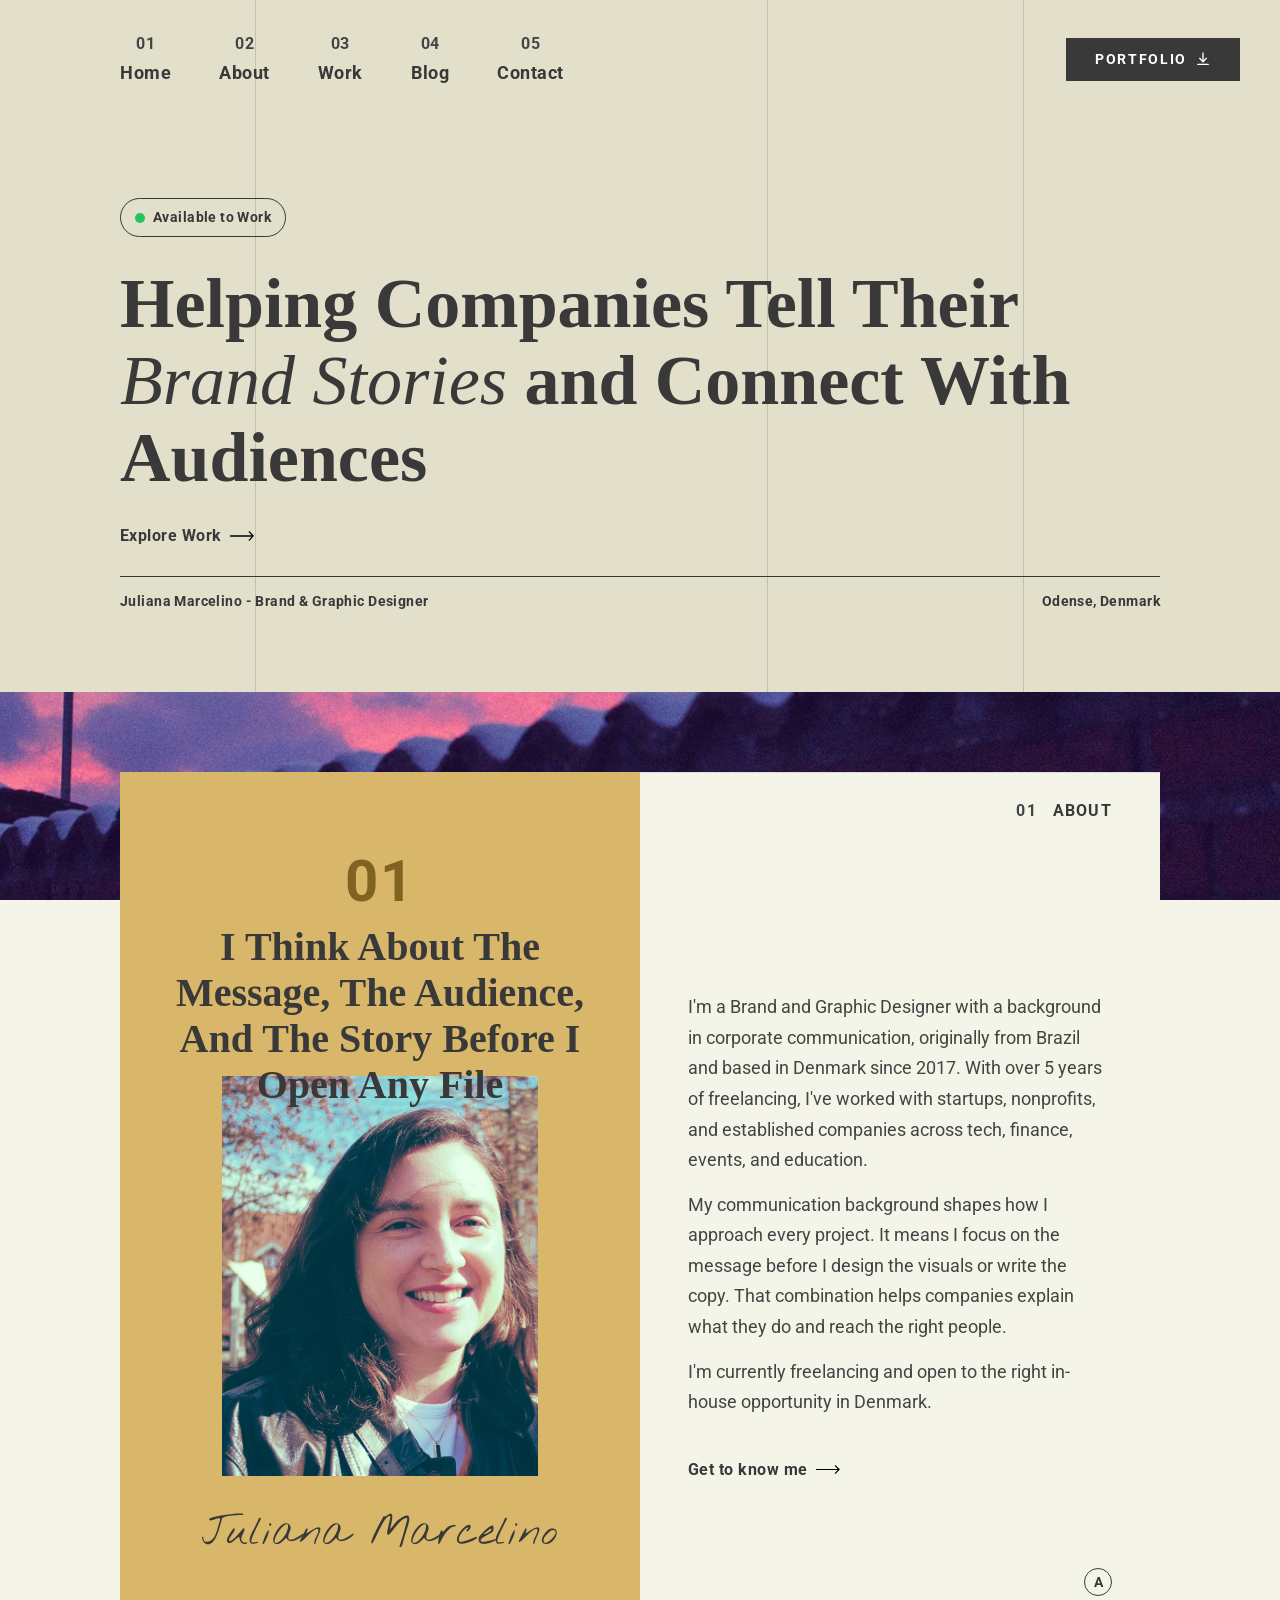
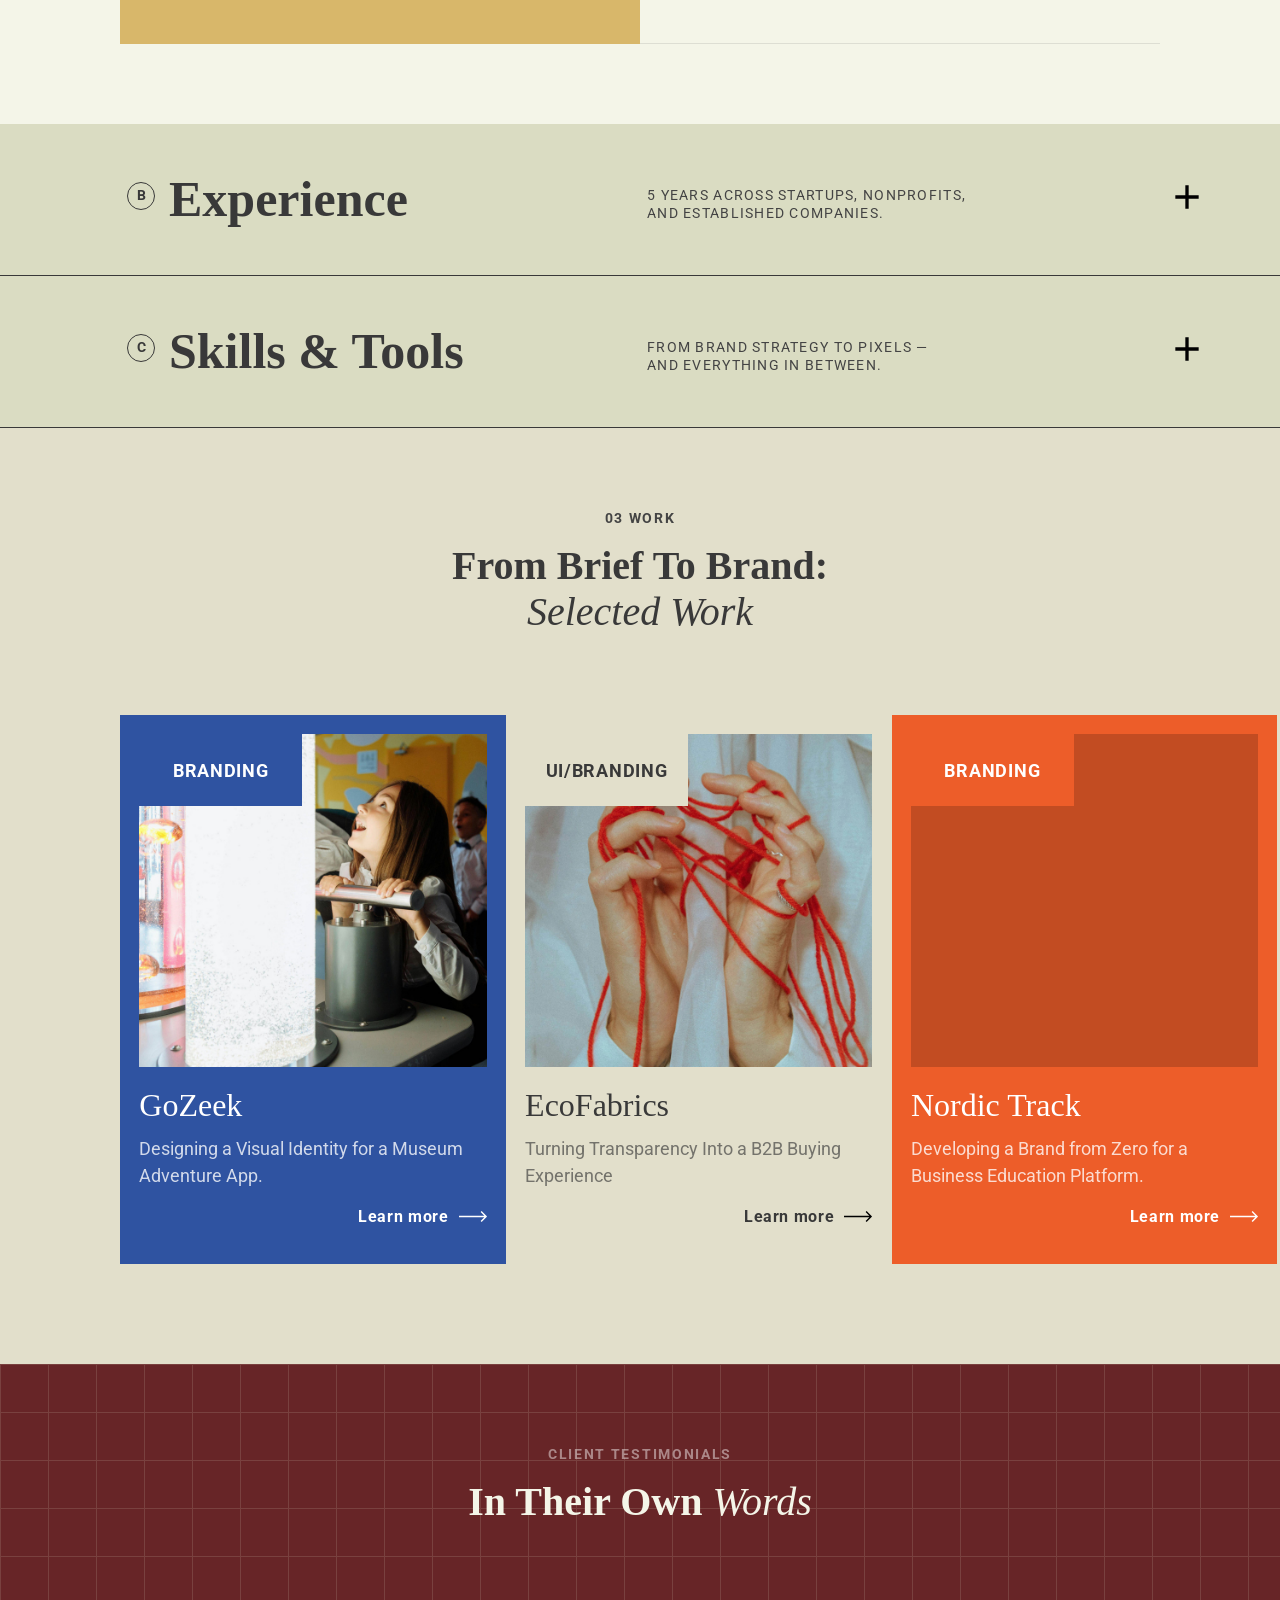
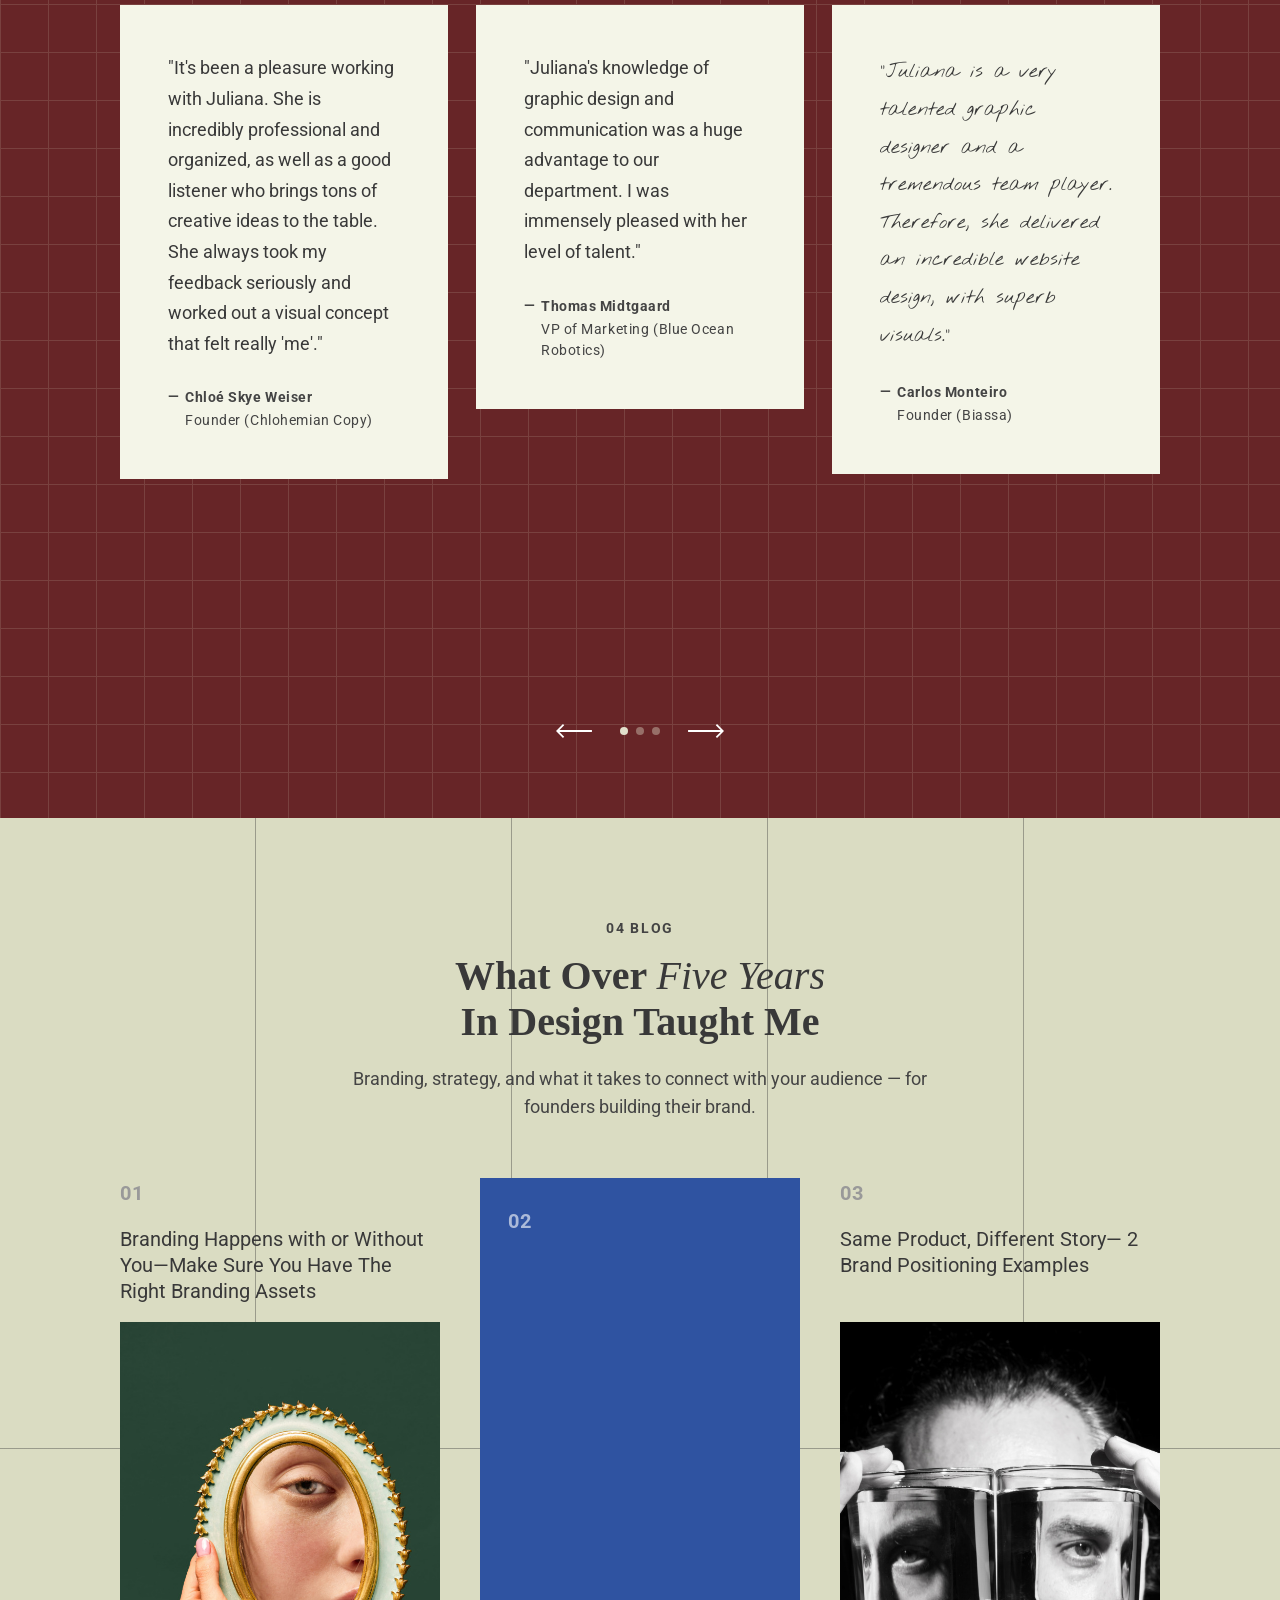
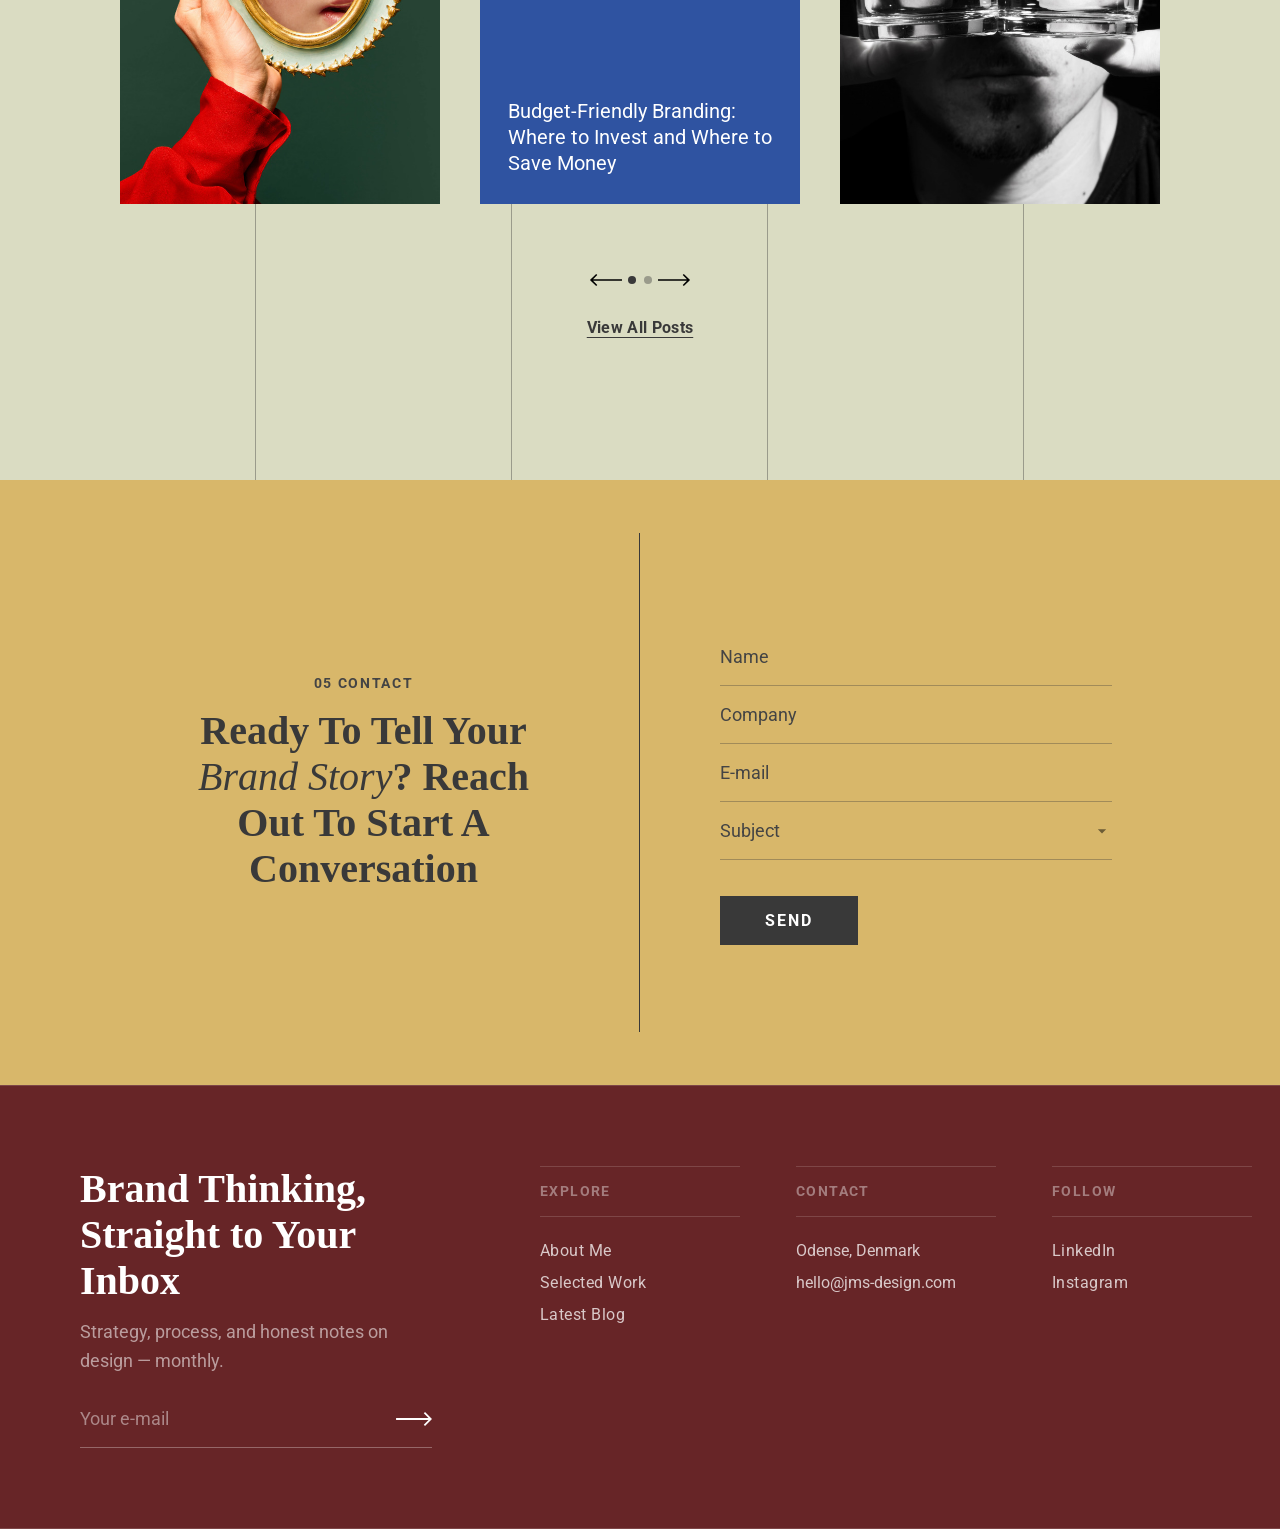
==== commit dce9eb2c: "UI tweaks: button sizes, hero subgrid, about title, footer layout - Add btn-md and btn-sm size token" ====
--- a/index.html
+++ b/index.html
@@ -75,7 +75,7 @@
     <div class="about-left">
       <div class="about-left-inner">
         <span class="about-label">01</span>
-        <h2>I Think About The Message,<br>The Audience, And The Story<br>Before I Open Any File</h2>
+        <h2>I Think About The Message, The Audience, And The Story Before I Open Any File</h2>
         <div class="about-portrait">
           <img src="images/jms-photo-juliana-hero.png" alt="Juliana Marcelino">
         </div>
@@ -1087,7 +1087,7 @@
             <h2 class="proj-sec-heading">Every Structure Serves a User Need</h2>
             <p>Certification badges appear above the fold. A persistent filter system covers fiber type, certification, and origin. The primary CTA is Sample Request. Spec sheets are downloadable directly, with no email required. Sustainability content lives in dedicated pages, keeping product pages focused on specs.</p>
             <p><strong>Deliverables:</strong> Research Brief, User Personas, Sitemap, User Flows, Wireframe Descriptions, UI Design.</p>
-            <a href="#" class="btn-outline ef-results-figma-btn">View on Figma</a>
+            <a href="https://www.figma.com/proto/aChrDJdR1xZKN1Y4bjy0qg/EcoFabrics?node-id=12-58&starting-point-node-id=12%3A58&t=HThO1NlINZTAotEa-1" target="_blank" class="btn-outline ef-results-figma-btn">View on Figma</a>
           </div>
 
         </div>
--- a/styles.css
+++ b/styles.css
@@ -57,10 +57,10 @@
 
   display: grid;
   grid-template-columns:
-    [full-start]    minmax(40px, 1fr)
+    [full-start]    minmax(40px, 120px)
     [content-start] 1fr
     [col3-start]    1fr
-    [content-end]   minmax(40px, 1fr)
+    [content-end]   minmax(40px, 120px)
     [full-end];
   /* rows stack naturally — no row gap */
 }
@@ -303,18 +303,19 @@
 
 .nav-sidebar-cta {
   margin-top: auto;
+  align-self: flex-start;
   display: inline-flex;
   align-items: center;
   gap: var(--space-xs);
   font-family: var(--font-body);
-  font-size: var(--text-btn);
+  font-size: var(--btn-md-font-size);
   font-weight: 700;
   letter-spacing: 0.12em;
   text-transform: uppercase;
   color: var(--dark);
   background: var(--white);
   border: var(--btn-border-width) solid var(--white);
-  padding: var(--btn-padding-y) var(--btn-padding-x);
+  padding: var(--btn-md-padding-y) var(--btn-md-padding-x);
   text-decoration: none;
   transition: opacity var(--transition-fast);
 }
@@ -461,12 +462,12 @@
   gap: var(--space-xs);
   background: var(--btn-bg);
   color: var(--btn-color);
-  font-size: var(--text-btn);
+  font-size: var(--btn-md-font-size);
   font-weight: var(--btn-font-weight);
   letter-spacing: var(--btn-letter-spacing);
   text-transform: uppercase;
   text-decoration: none;
-  padding: var(--btn-padding-y) var(--btn-padding-x);
+  padding: var(--btn-md-padding-y) var(--btn-md-padding-x);
   border: var(--btn-border-width) solid var(--btn-border-color);
   transition: background var(--transition-std), border-color var(--transition-std), color var(--transition-std);
 }
@@ -489,27 +490,29 @@
 ======================================== */
 .hero {
   grid-column: full-start / full-end;
+  display: grid;
+  grid-template-columns: subgrid;
   min-height: 520px;
 }
 
 .hero-content {
+  grid-column: full-start / full-end;
   background: var(--bg-hero);
   background-image:
     linear-gradient(to right, transparent calc(20% - 0.5px), rgba(57,57,57,0.18) calc(20% - 0.5px), rgba(57,57,57,0.18) calc(20% + 0.5px), transparent calc(20% + 0.5px)),
     linear-gradient(to right, transparent calc(40% - 0.5px), rgba(57,57,57,0.18) calc(40% - 0.5px), rgba(57,57,57,0.18) calc(40% + 0.5px), transparent calc(40% + 0.5px)),
     linear-gradient(to right, transparent calc(60% - 0.5px), rgba(57,57,57,0.18) calc(60% - 0.5px), rgba(57,57,57,0.18) calc(60% + 0.5px), transparent calc(60% + 0.5px)),
     linear-gradient(to right, transparent calc(80% - 0.5px), rgba(57,57,57,0.18) calc(80% - 0.5px), rgba(57,57,57,0.18) calc(80% + 0.5px), transparent calc(80% + 0.5px));
-  display: flex;
-  align-items: center;
-  justify-content: center;
+  display: grid;
+  grid-template-columns: subgrid;
+  align-items: center;
   min-height: inherit;
 }
 
 /* Inner wrapper */
 .hero-inner {
-  width: 100%;
-  max-width: 1255px;
-  padding: var(--space-xl) var(--space-lg);
+  grid-column: content-start / content-end;
+  padding: var(--space-xl) 0;
 }
 
 .hero-inner h1 { color: var(--dark); font-size: var(--text-hero); }
@@ -1076,6 +1079,16 @@
   color: var(--dark);
 }
 
+/* Button size modifiers — combine with .btn-outline: class="btn-outline btn--md" */
+.btn--md {
+  padding: var(--btn-md-padding-y) var(--btn-md-padding-x);
+  font-size: var(--btn-md-font-size);
+}
+.btn--sm {
+  padding: var(--btn-sm-padding-y) var(--btn-sm-padding-x);
+  font-size: var(--btn-sm-font-size);
+}
+
 /* Text-link CTA — mirrors hero "Explore Work" style */
 .btn-text-link {
   display: inline-flex;
@@ -2128,7 +2141,7 @@
 /* ── Four equal columns, natural heights ── */
 .footer-row {
   display: grid;
-  grid-template-columns: repeat(4, 1fr);
+  grid-template-columns: 2fr 1fr 1fr 1fr;
   align-items: start;
   border-bottom: 1px solid rgba(255, 255, 255, 0.15);   /* bottom rule */
 }
@@ -2138,11 +2151,13 @@
   padding: var(--space-xl);
 }
 
-/* Cols 2, 3, 4: dividers removed — natural column heights */
+/* Cols 2, 3, 4: tighter horizontal padding */
 .footer-col-nav-wrap,
 .footer-col-contact,
 .footer-col-follow {
   position: relative;
+  padding-left: var(--space-md);
+  padding-right: var(--space-md);
 }
 
 /* ── Col 1: subscribe heading + form ── */
@@ -4779,6 +4794,18 @@
    (All rules above are desktop-first.)
 ======================================== */
 
+/* ── Large screens — 1800px and up ────── */
+@media (min-width: 1800px) {
+  body {
+    grid-template-columns:
+      [full-start]    minmax(40px, 450px)
+      [content-start] 1fr
+      [col3-start]    1fr
+      [content-end]   minmax(40px, 450px)
+      [full-end];
+  }
+}
+
 /* ── Tablet — 769px to 1024px ─────────── */
 @media (max-width: 1024px) {
 
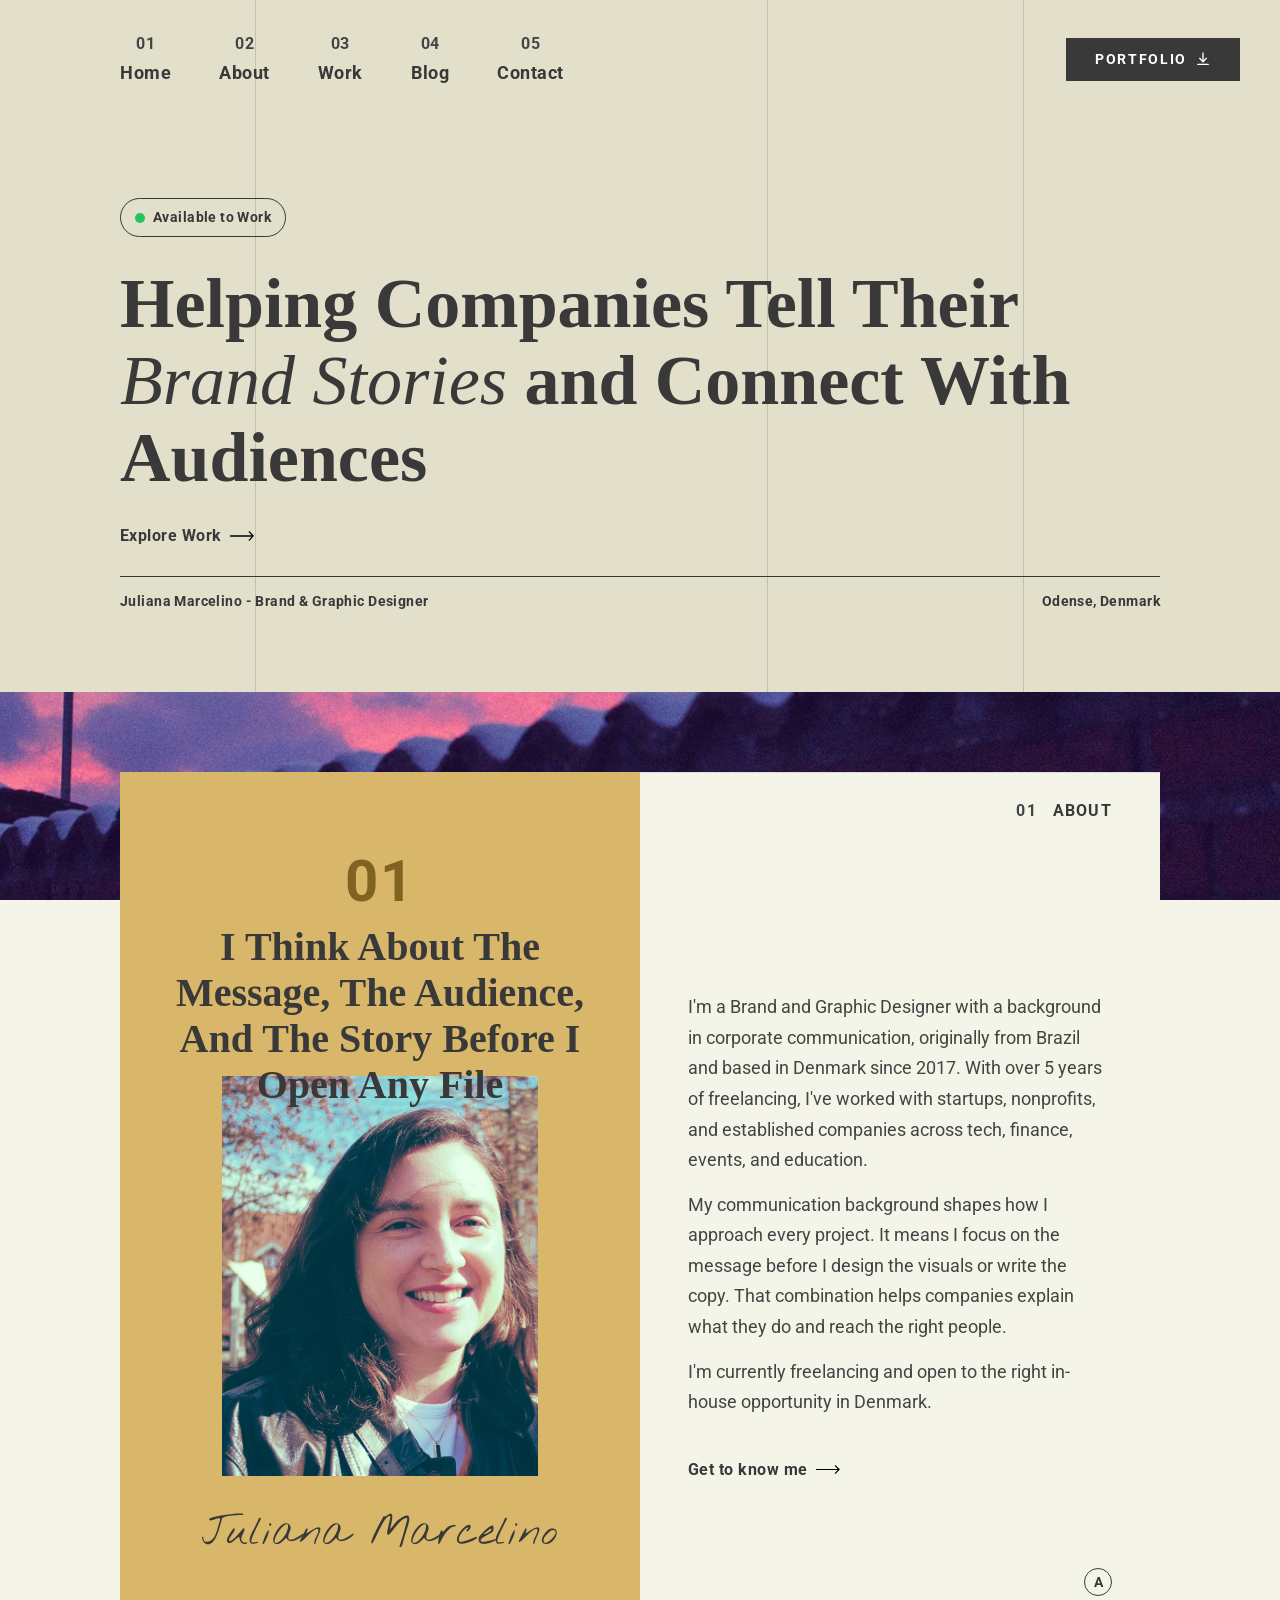
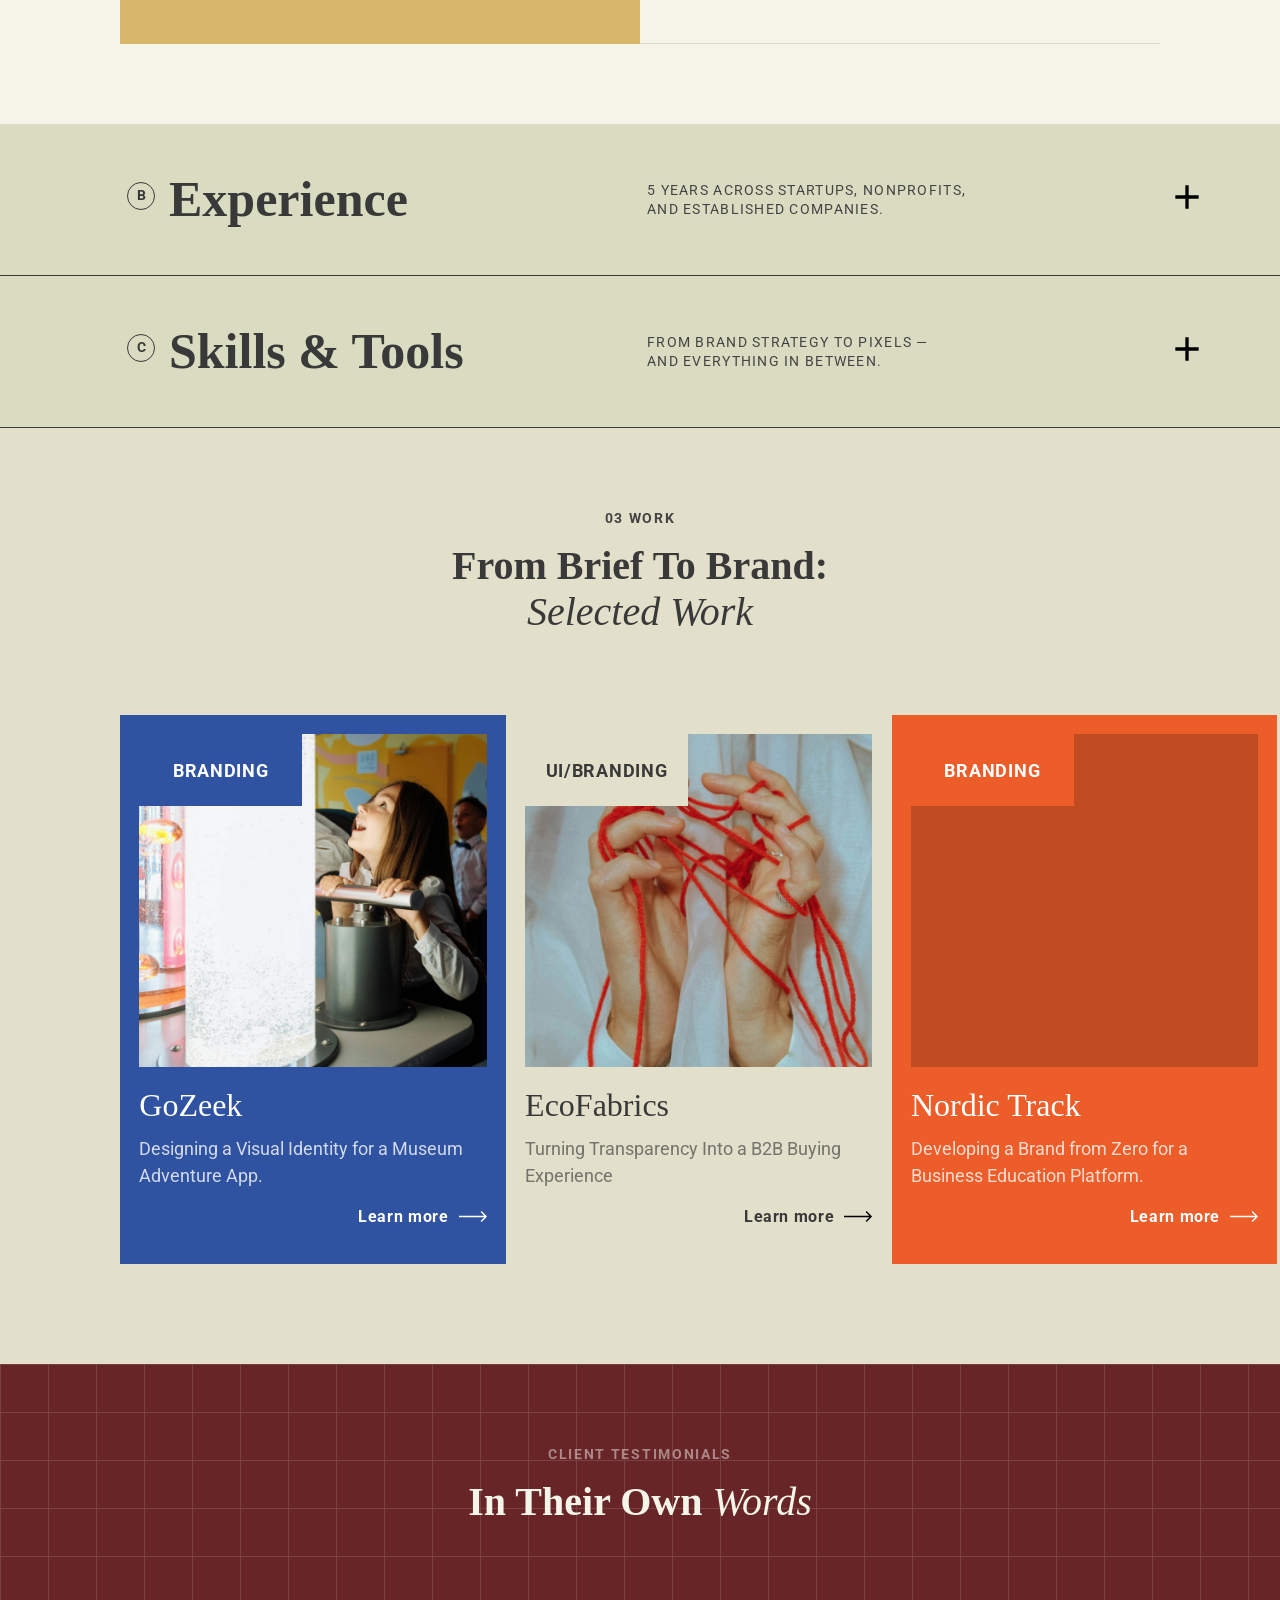
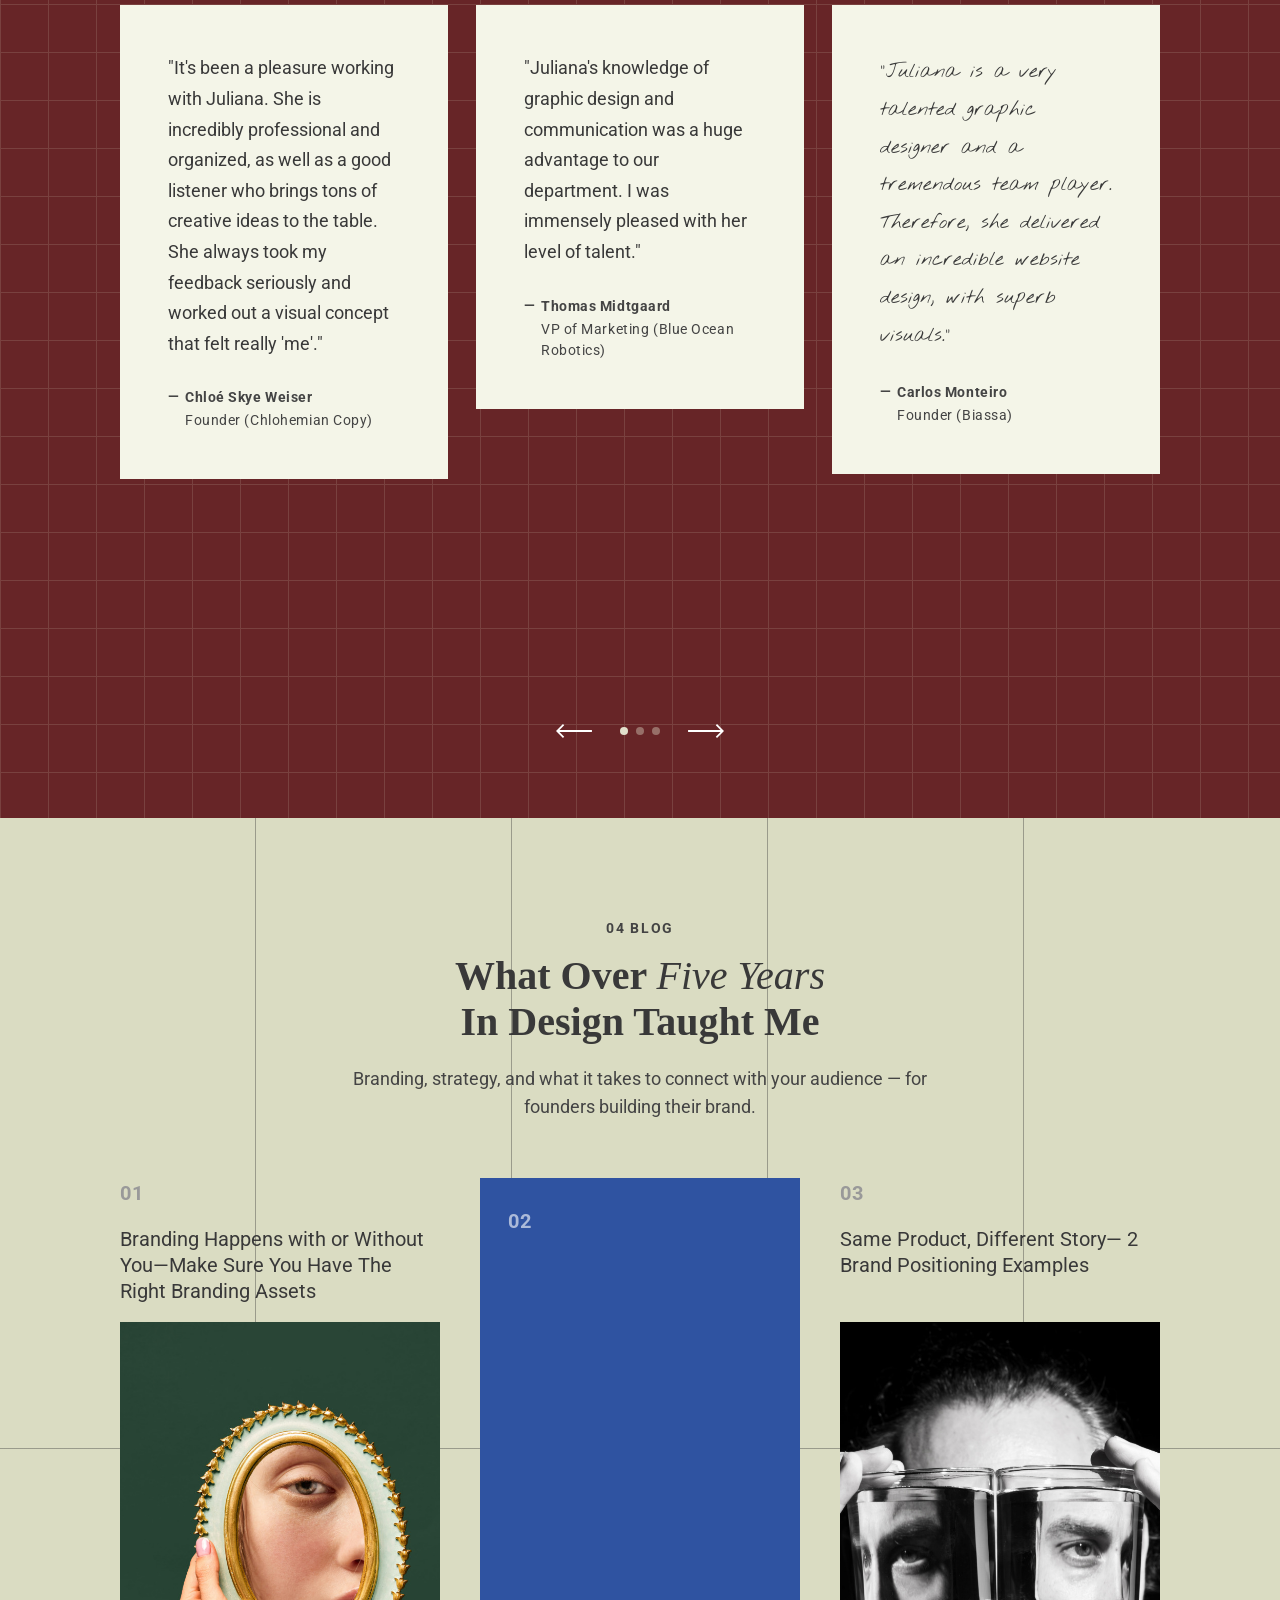
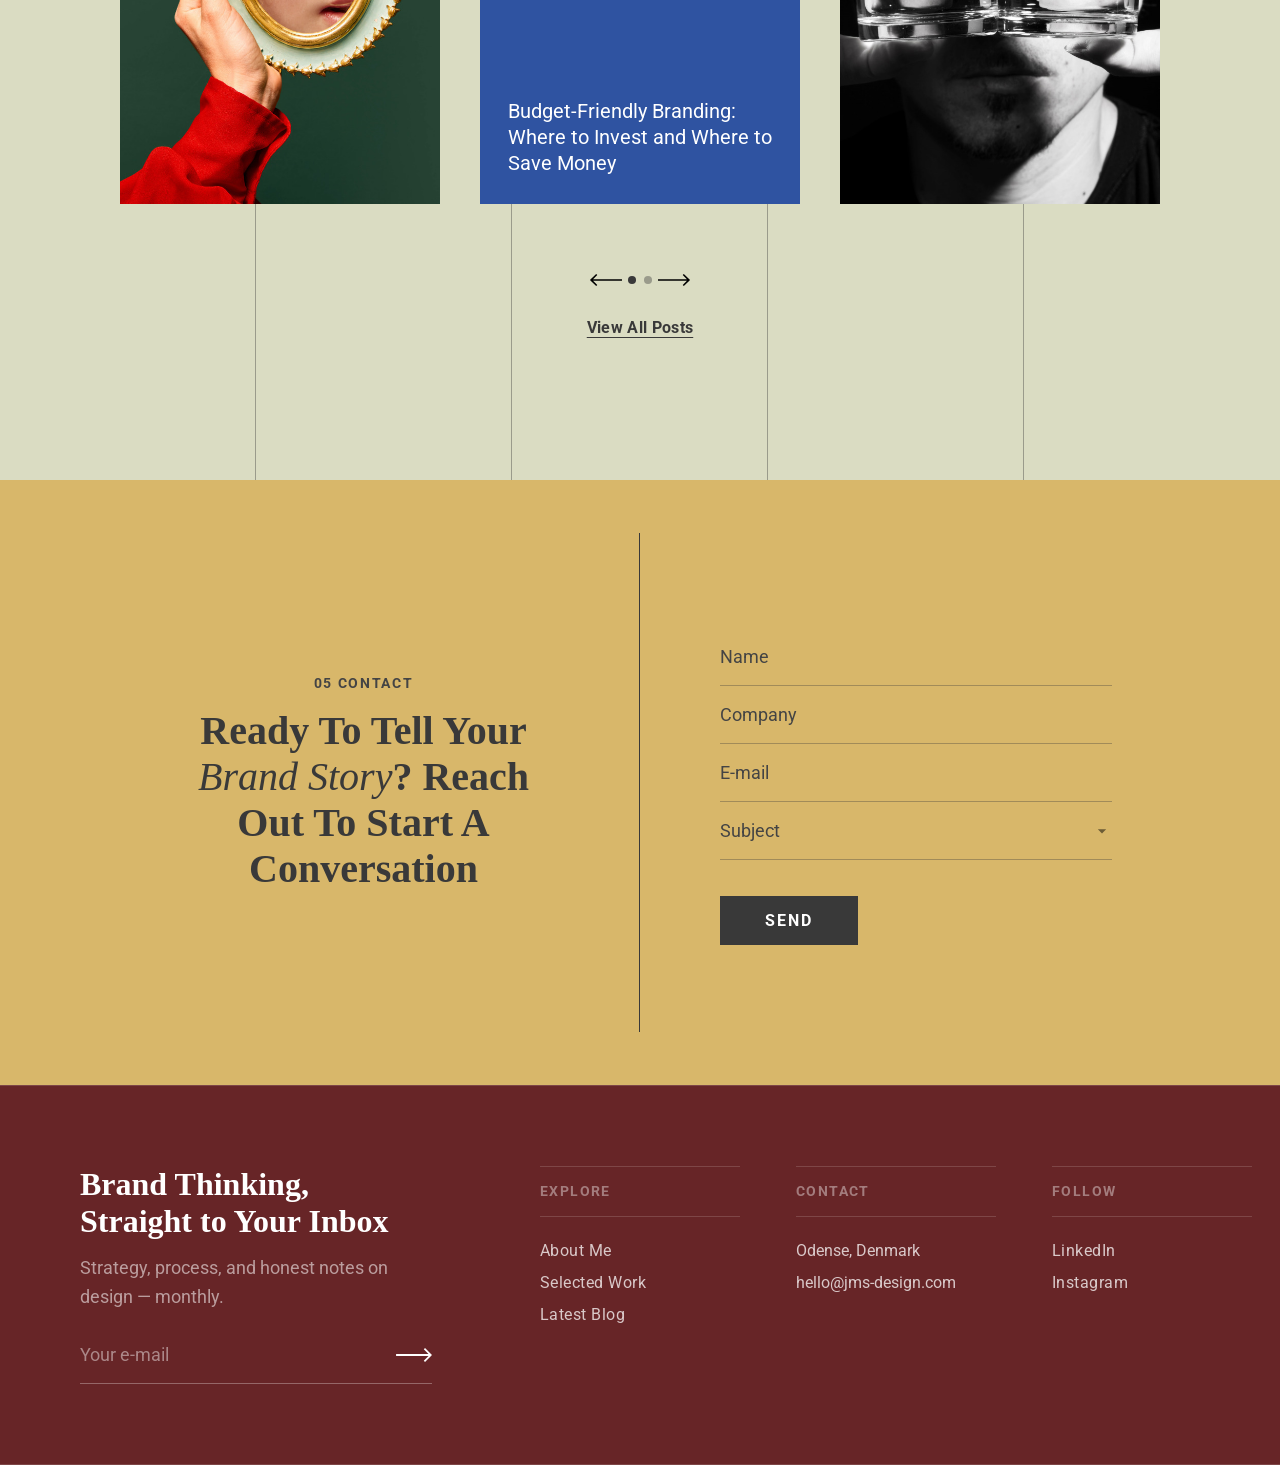
==== commit f60ff66c: "UI refinements: about alignment, blog cards, footer, title fix - Fix page title to Branding & Graphi" ====
--- a/index.html
+++ b/index.html
@@ -4,7 +4,7 @@
   <meta charset="UTF-8">
   <meta name="viewport" content="width=device-width, initial-scale=1.0">
   <meta name="description" content="Juliana Marcelino — Brand & Graphic Designer based in Odense, Denmark. Portfolio of branding, visual identity, and graphic design work.">
-  <title>Juliana Marcelino — Visual Designer & Branding Specialist</title>
+  <title>Juliana Marcelino — Branding & Graphic Designer</title>
   <link rel="canonical" href="https://jms-design.com/">
   <!-- Guyot Headline — Adobe Fonts -->
   <link rel="stylesheet" href="https://use.typekit.net/png7mhl.css">
--- a/styles.css
+++ b/styles.css
@@ -884,8 +884,8 @@
   color: var(--color-muted);
   text-align: left;
   line-height: 1.3;
-  align-self: start;
-  padding-top: 14px;
+  align-self: center;
+  padding-top: 0;
 }
 
 /* Toggle — right gutter, next to the desc */
@@ -981,6 +981,7 @@
   display: flex;
   flex-direction: column;
   flex: 1;
+  justify-content: center;
   animation: vtab-open 0.25s ease;
 }
 
@@ -1865,6 +1866,7 @@
 .blog-card h5 {
   line-height: 1.3;
   text-align: left;
+  max-width: 438px;
   display: -webkit-box;
   -webkit-line-clamp: 3;
   -webkit-box-orient: vertical;
@@ -2170,7 +2172,7 @@
 
 .footer-tagline {
   font-family: var(--font-headline);
-  font-size: var(--text-h2);
+  font-size: var(--text-h3);
   font-weight: 700;
   line-height: 1.15;
   color: var(--white);
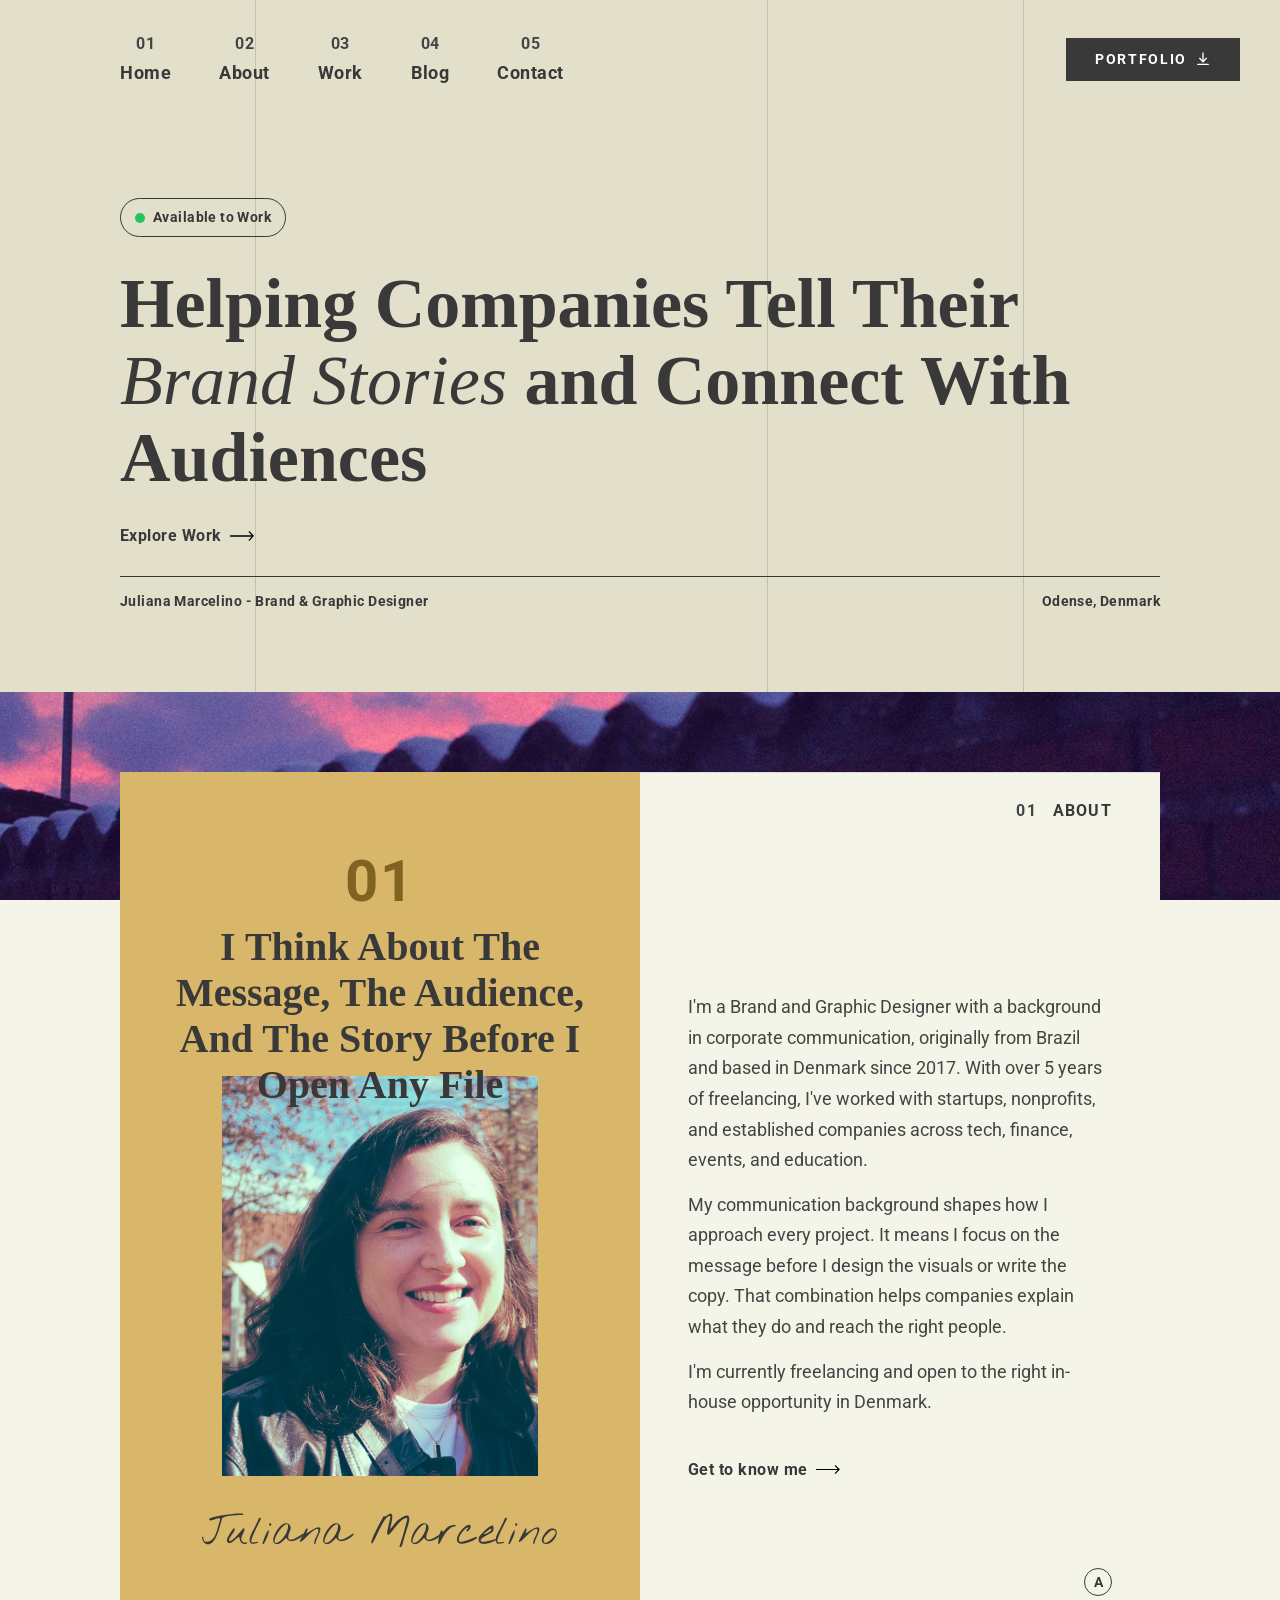
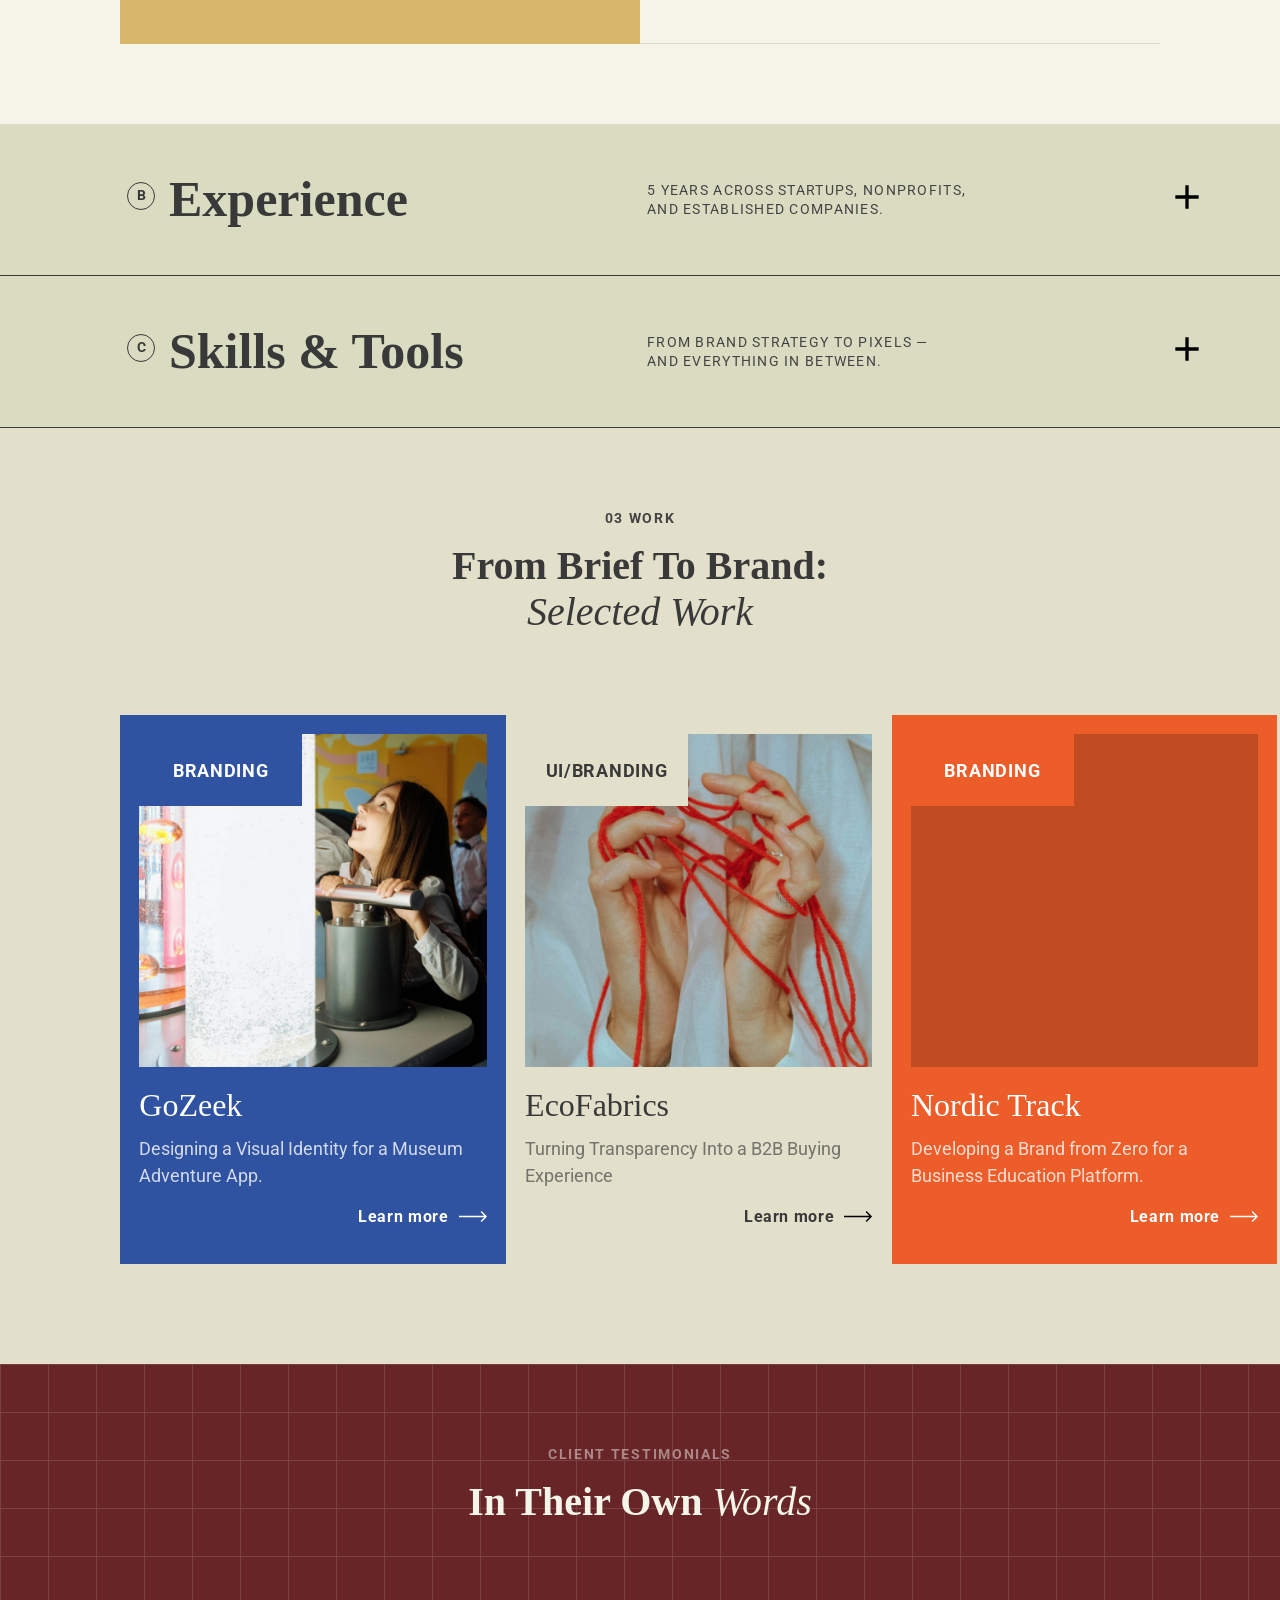
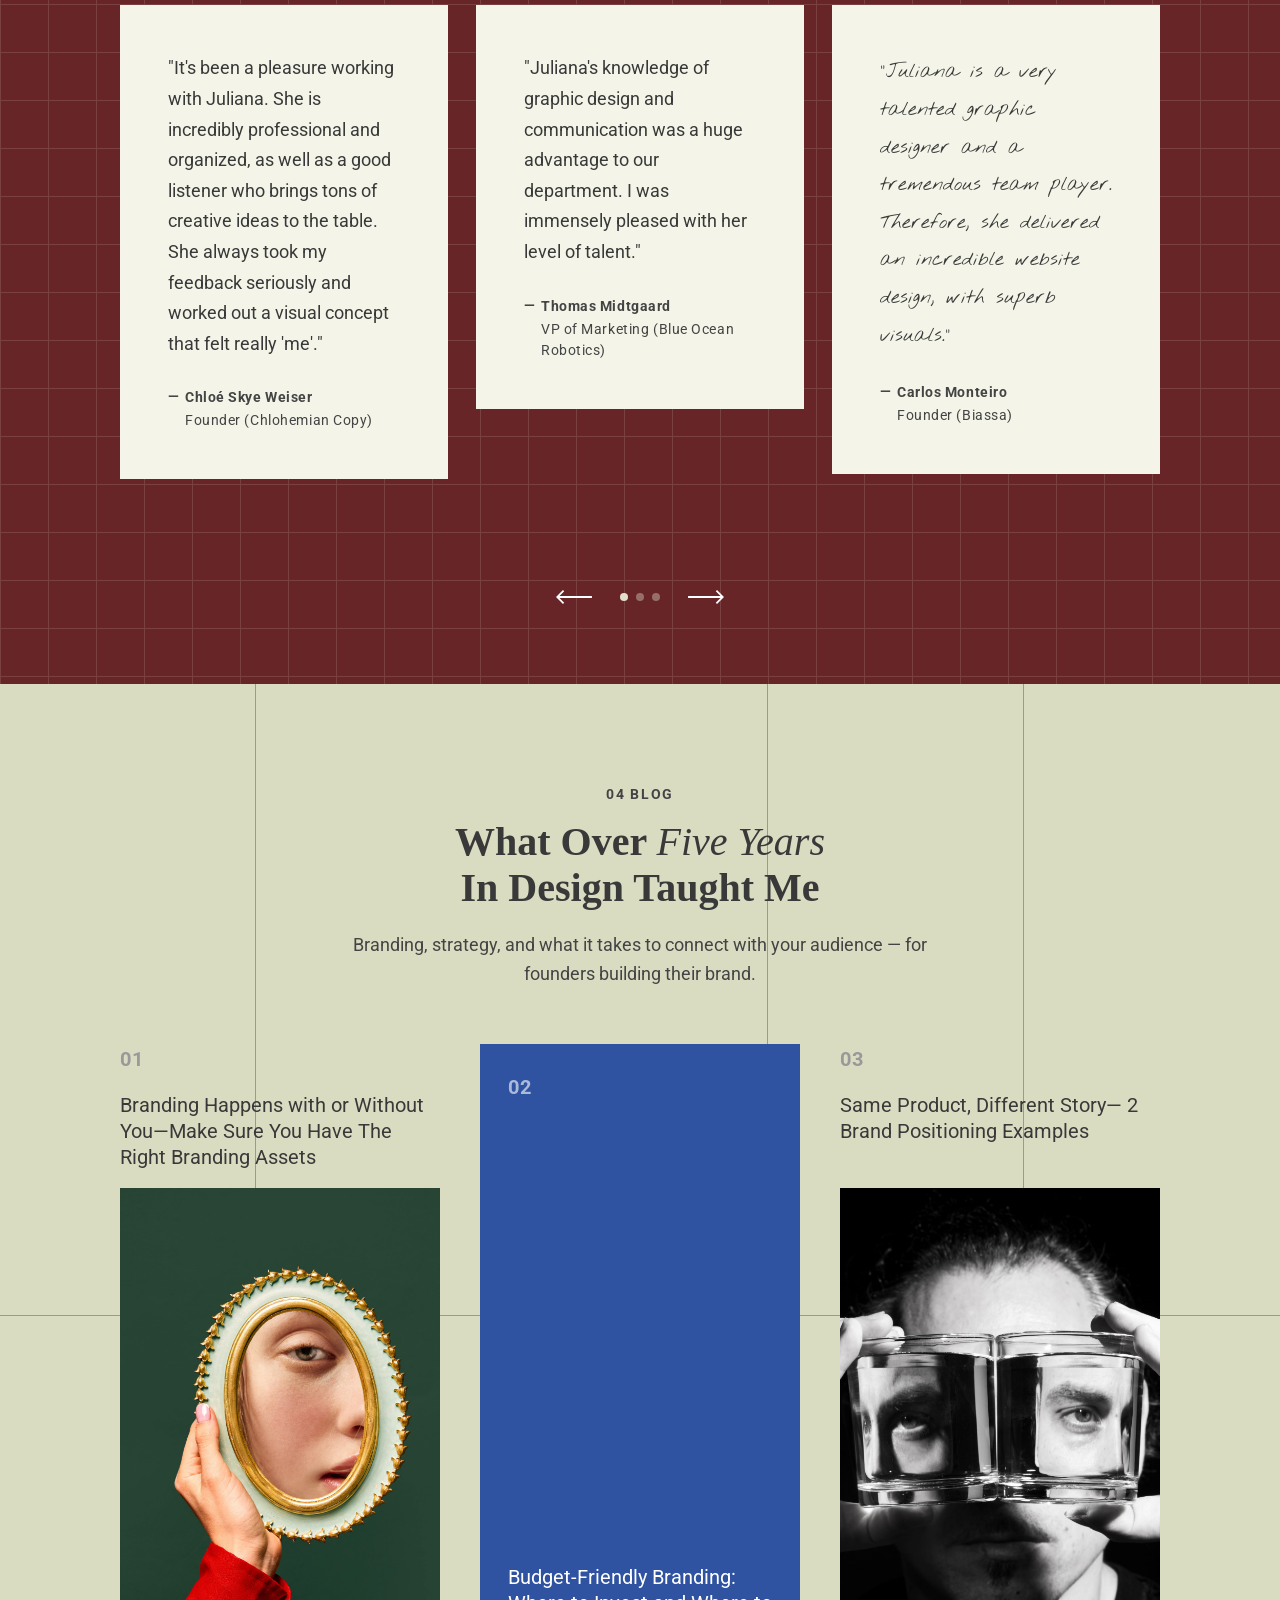
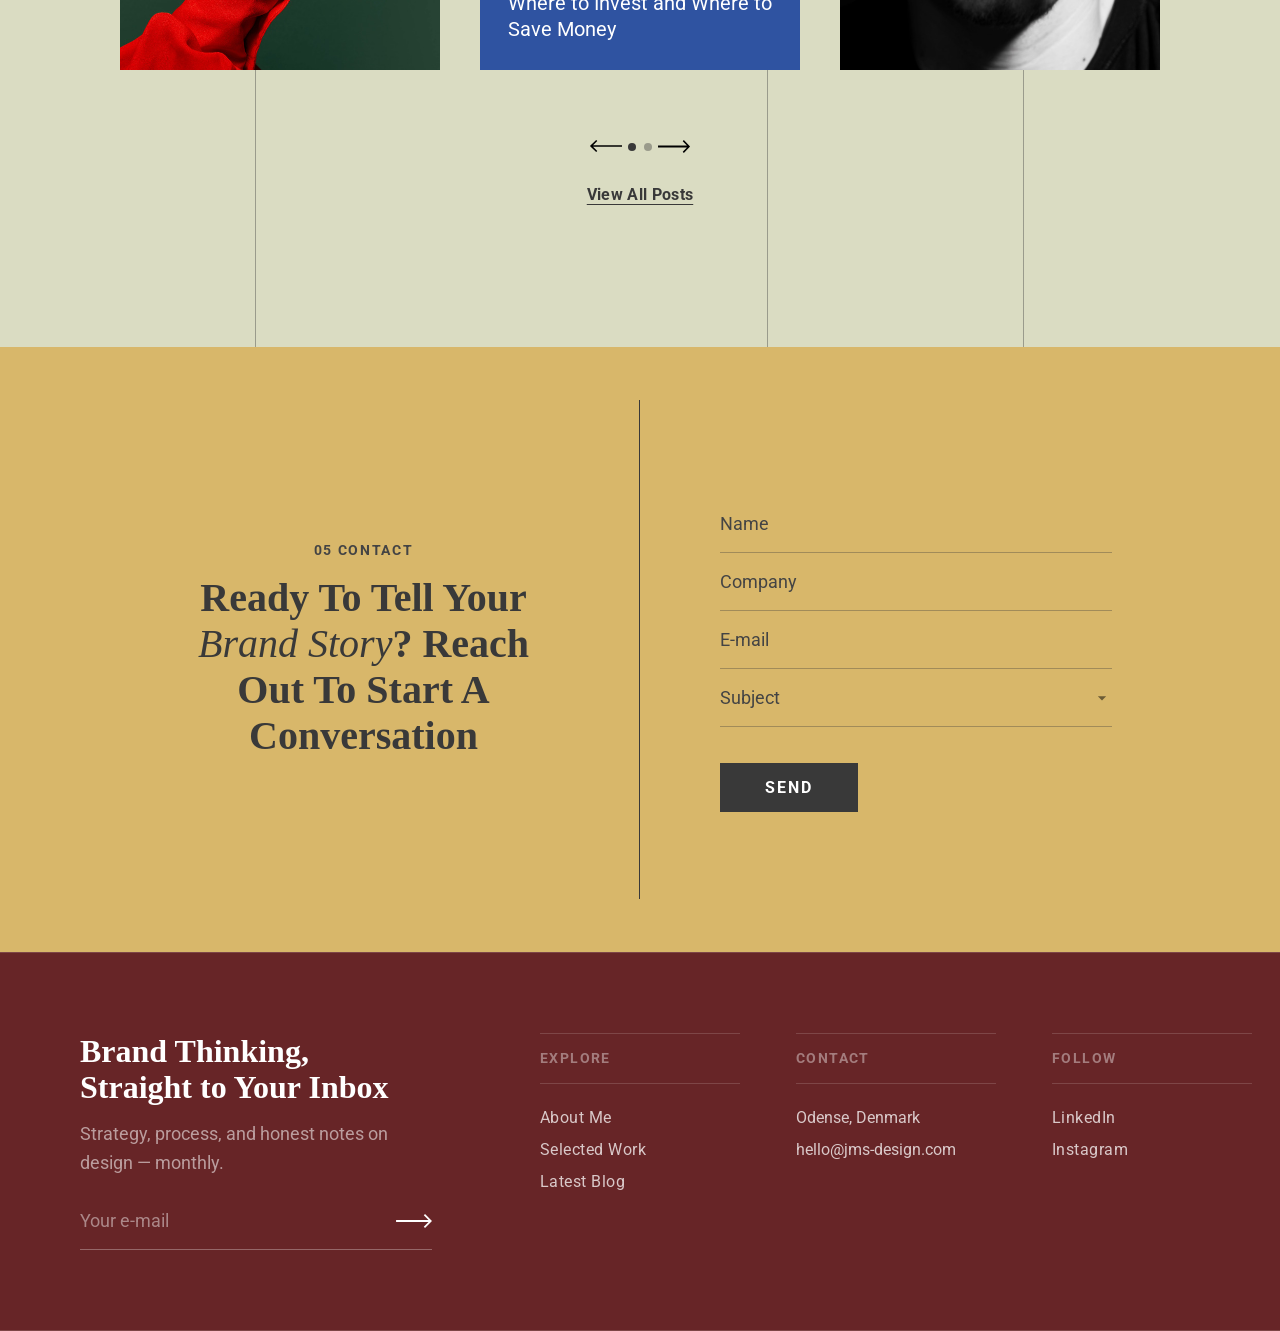
==== commit 4419c205: "About section, testimonials, skills accordion, and language graph refinements - Testimonials: added " ====
--- a/index.html
+++ b/index.html
@@ -3,9 +3,26 @@
 <head>
   <meta charset="UTF-8">
   <meta name="viewport" content="width=device-width, initial-scale=1.0">
-  <meta name="description" content="Juliana Marcelino — Brand & Graphic Designer based in Odense, Denmark. Portfolio of branding, visual identity, and graphic design work.">
+  <meta name="description" content="Juliana Marcelino — Brand & Graphic Designer based in Odense, Denmark. Over five years in the industry, working with branding, graphic, and digital design.">
   <title>Juliana Marcelino — Branding & Graphic Designer</title>
+  <!-- Favicon -->
+  <link rel="icon" type="image/x-icon" href="favicon.ico">
+  <link rel="icon" type="image/png" sizes="96x96" href="favicon-96x96.png">
+  <link rel="apple-touch-icon" sizes="180x180" href="apple-touch-icon.png">
+  <link rel="manifest" href="site.webmanifest">
   <link rel="canonical" href="https://jms-design.com/">
+  <!-- Open Graph -->
+  <meta property="og:type" content="website">
+  <meta property="og:url" content="https://jms-design.com/">
+  <meta property="og:title" content="Juliana Marcelino — Branding &amp; Graphic Designer">
+  <meta property="og:description" content="Juliana Marcelino — Brand &amp; Graphic Designer based in Odense, Denmark. Portfolio of branding, visual identity, and graphic design work.">
+  <meta property="og:site_name" content="Juliana Marcelino Design">
+  <meta property="og:image" content="https://jms-design.com/images/og-preview.jpeg">
+  <!-- Twitter Card -->
+  <meta name="twitter:card" content="summary_large_image">
+  <meta name="twitter:title" content="Juliana Marcelino — Branding &amp; Graphic Designer">
+  <meta name="twitter:description" content="Juliana Marcelino — Brand &amp; Graphic Designer based in Odense, Denmark. Portfolio of branding, visual identity, and graphic design work.">
+  <meta name="twitter:image" content="https://jms-design.com/images/og-preview.jpeg">
   <!-- Guyot Headline — Adobe Fonts -->
   <link rel="stylesheet" href="https://use.typekit.net/png7mhl.css">
   <!-- Roboto + Poppins — Google Fonts -->
@@ -14,6 +31,34 @@
   <link rel="stylesheet" href="https://fonts.googleapis.com/css2?family=Courier+Prime:ital,wght@0,400;0,700;1,400&family=Nothing+You+Could+Do&family=Roboto:ital,wght@0,400;0,700;1,400&family=Poppins:wght@400;600;700&display=swap">
   <!-- Styles -->
   <link rel="stylesheet" href="styles.css">
+  <!-- Structured Data -->
+  <script type="application/ld+json">
+  {
+    "@context": "https://schema.org",
+    "@type": ["Person", "LocalBusiness"],
+    "name": "Juliana Marcelino",
+    "jobTitle": "Brand & Graphic Designer",
+    "url": "https://jms-design.com",
+    "description": "Brand & Graphic Designer based in Odense, Denmark. Specializing in branding, visual identity, and graphic design.",
+    "address": {
+      "@type": "PostalAddress",
+      "addressLocality": "Odense",
+      "addressCountry": "DK"
+    },
+    "sameAs": [
+      "https://www.instagram.com/jms.design.dk/",
+      "https://www.linkedin.com/in/julianamarcelinosilva/"
+    ]
+  }
+  </script>
+  <!-- Google Analytics -->
+  <script async src="https://www.googletagmanager.com/gtag/js?id=G-67L4KRH482"></script>
+  <script>
+    window.dataLayer = window.dataLayer || [];
+    function gtag(){dataLayer.push(arguments);}
+    gtag('js', new Date());
+    gtag('config', 'G-67L4KRH482');
+  </script>
 </head>
 <body>
 
@@ -54,8 +99,10 @@
     <a href="images/jms-portfolio-2026.pdf" target="_blank" class="header-cta">Portfolio <img src="images/download.svg" alt=""></a>
   </header>
 
+  <main id="main-content">
+
   <!-- ========== HERO ========== -->
-  <section class="hero" id="main-content">
+  <section class="hero">
     <div class="hero-content">
       <div class="hero-inner">
         <div class="hero-available"><span class="hero-dot"></span><span>Available to Work</span></div>
@@ -77,7 +124,7 @@
         <span class="about-label">01</span>
         <h2>I Think About The Message, The Audience, And The Story Before I Open Any File</h2>
         <div class="about-portrait">
-          <img src="images/jms-photo-juliana-hero.png" alt="Juliana Marcelino">
+          <img src="images/jms-photo-juliana-hero.png" alt="Juliana Marcelino" loading="lazy">
         </div>
         <span class="about-portrait-name">Juliana Marcelino</span>
       </div>
@@ -250,16 +297,25 @@
             <h4 class="skills-group-label">Languages</h4>
             <ul class="lang-list">
               <li class="lang-item">
-                <span class="lang-label-row">Portuguese <span class="lang-level">(Native)</span></span>
-                <div class="lang-bar-track"><div class="lang-bar-fill lang-bar--native"></div></div>
+                <div class="lang-bar-track">
+                  <div class="lang-bar-fill lang-bar--native">
+                    <span class="lang-label-row"><span class="lang-percent">100%</span>Portuguese</span>
+                  </div>
+                </div>
               </li>
               <li class="lang-item">
-                <span class="lang-label-row">English <span class="lang-level">(Fluent)</span></span>
-                <div class="lang-bar-track"><div class="lang-bar-fill lang-bar--fluent"></div></div>
+                <div class="lang-bar-track">
+                  <div class="lang-bar-fill lang-bar--fluent">
+                    <span class="lang-label-row"><span class="lang-percent">80%</span>English</span>
+                  </div>
+                </div>
               </li>
               <li class="lang-item">
-                <span class="lang-label-row">Danish <span class="lang-level">(Intermediate)</span></span>
-                <div class="lang-bar-track"><div class="lang-bar-fill lang-bar--intermediate"></div></div>
+                <div class="lang-bar-track">
+                  <div class="lang-bar-fill lang-bar--intermediate">
+                    <span class="lang-label-row"><span class="lang-percent">50%</span>Danish</span>
+                  </div>
+                </div>
               </li>
             </ul>
           </div>
@@ -277,7 +333,7 @@
 
       <div class="work-card wc-green">
         <div class="card-img-wrap">
-          <img src="images/gz-cover-card.jpg" alt="GoZeek" class="card-cover">
+          <img src="images/gz-cover-card.jpg" alt="GoZeek" class="card-cover" loading="lazy">
           <span class="tag">Branding</span>
         </div>
         <div class="card-body">
@@ -289,7 +345,7 @@
 
       <div class="work-card wc-tan">
         <div class="card-img-wrap">
-          <img src="images/ef-cover-card.jpeg" alt="EcoFabrics" class="card-cover">
+          <img src="images/ef-cover-card.jpeg" alt="EcoFabrics" class="card-cover" loading="lazy">
           <span class="tag">UI/Branding</span>
         </div>
         <div class="card-body">
@@ -301,7 +357,7 @@
 
       <div class="work-card wc-purple">
         <div class="card-img-wrap">
-          <img src="images/nt-cover-card.png" alt="Nordic Track" class="card-cover">
+          <img src="images/nt-cover-card.png" alt="Nordic Track" class="card-cover" loading="lazy">
           <span class="tag">Branding</span>
         </div>
         <div class="card-body">
@@ -374,15 +430,19 @@
           </div>
         </div>
 
-        <!-- Page 2: two equal cols -->
+        <!-- Page 2: three equal cols -->
         <div class="testi-page testi-page--2">
           <div class="testi-card">
             <p class="testi-quote">"I can definitely recommend working with Juliana! She has designed and created our website and we are so pleased with the result. The process from understanding our needs, the first draft to finished delivery has been smooth all the way."</p>
             <div class="testi-author"><span class="testi-author-dash">—</span><div class="testi-author-info"><span class="testi-author-name">Anne Rahbek</span><span class="testi-author-meta">Founder (GoZeek)</span></div></div>
           </div>
           <div class="testi-card">
-            <p class="testi-quote">"Juliana is incredibly easy to work with; she quickly captured the essence of what we needed help with. Our logos are timeless and modern."</p>
+            <p class="testi-quote testi-quote--handwriting">"Juliana is incredibly easy to work with; she quickly captured the essence of what we needed help with. Our logos are timeless and modern."</p>
             <div class="testi-author"><span class="testi-author-dash">—</span><div class="testi-author-info"><span class="testi-author-name">Camilla Hviid</span><span class="testi-author-meta">Frivilligkoordinator (Stoppestedet Odense)</span></div></div>
+          </div>
+          <div class="testi-card">
+            <p class="testi-quote">"Juliana works with mastery, professionalism, intelligence, and a great deal of skill. She has an unique creativity, capable of elegantly and effectively represent concepts, ideas, and even the spirit of a company. She patiently and seriously understood the needs of our Club's project."</p>
+            <div class="testi-author"><span class="testi-author-dash">—</span><div class="testi-author-info"><span class="testi-author-name">Flávia Paulsen</span><span class="testi-author-meta">Founder (Pandora's Box)</span></div></div>
           </div>
         </div>
 
@@ -433,7 +493,7 @@
       <div class="blog-card" data-post-index="0">
         <span class="blog-num">01</span>
         <h5>Branding Happens with or Without You—Make Sure You Have The Right Branding Assets</h5>
-        <img class="blog-img" src="images/blog-branding-assets.jpeg" alt="Branding assets article">
+        <img class="blog-img" src="images/blog-branding-assets.jpeg" alt="Branding assets article" loading="lazy">
       </div>
 
       <div class="blog-card" data-post-index="1">
@@ -446,7 +506,7 @@
       <div class="blog-card" data-post-index="2">
         <span class="blog-num">03</span>
         <h5>Same Product, Different Story— 2 Brand Positioning Examples</h5>
-        <img class="blog-img" src="images/blog-brand-positioning.jpeg" alt="Brand positioning article">
+        <img class="blog-img" src="images/blog-brand-positioning.jpeg" alt="Brand positioning article" loading="lazy">
       </div>
 
     </div><!-- /.blog-grid page 1 -->
@@ -457,7 +517,7 @@
       <div class="blog-card" data-post-index="3">
         <span class="blog-num">04</span>
         <h5>Smart Social Media Strategies to Grow Your Business</h5>
-        <img class="blog-img" src="images/blog-social-media-strategy.jpeg" alt="Social media strategy article">
+        <img class="blog-img" src="images/blog-social-media-strategy.jpeg" alt="Social media strategy article" loading="lazy">
       </div>
 
       <div class="blog-card" data-post-index="4">
@@ -521,6 +581,8 @@
     </div>
   </section>
 
+  </main>
+
   <!-- ========== FOOTER ========== -->
   <footer>
     <div class="footer-row">
@@ -581,7 +643,7 @@
             <img src="images/close-window.svg" alt="Close">
           </button>
         </div>
-        <h1 class="proj-title gz-title">GoZeek</h1>
+        <h2 class="proj-title gz-title">GoZeek</h2>
         <p class="proj-subtitle">Designing a Visual Identity for a Museum Adventure App</p>
         <div class="proj-meta">
           <span class="proj-meta-tag">Technology</span>
@@ -750,7 +812,7 @@
             <img src="images/close-window.svg" alt="Close">
           </button>
         </div>
-        <h1 class="proj-title">Nordic Track</h1>
+        <h2 class="proj-title">Nordic Track</h2>
         <p class="proj-subtitle">Developing a Brand from Zero for a Business Education Platform</p>
         <div class="proj-meta">
           <span class="proj-meta-tag">Education</span>
@@ -938,7 +1000,7 @@
             <img src="images/close-window.svg" alt="Close">
           </button>
         </div>
-        <h1 class="proj-title ef-title">EcoFabrics</h1>
+        <h2 class="proj-title ef-title">EcoFabrics</h2>
         <p class="proj-subtitle">Turning Transparency Into a B2B Buying Experience</p>
         <div class="proj-meta">
           <span class="proj-meta-tag">Technology</span>
--- a/styles.css
+++ b/styles.css
@@ -65,6 +65,13 @@
   /* rows stack naturally — no row gap */
 }
 
+/* Semantic wrapper — spans full grid and passes column tracks to child sections */
+main {
+  display: grid;
+  grid-column: full-start / full-end;
+  grid-template-columns: subgrid;
+}
+
 img { display: block; width: 100%; height: 100%; object-fit: cover; }
 a   { color: inherit; }
 
@@ -617,7 +624,7 @@
   width: 100%;
   max-width: 640px;
   height: 100%;
-  padding: var(--space-xl) var(--space-lg);
+  padding: var(--space-xl) 20px;
   text-align: center;
 }
 
@@ -689,6 +696,11 @@
   display: flex;
   flex-direction: column;
   justify-content: center;
+  align-items: flex-start;
+}
+
+.about-bio-inner .btn-text-link {
+  align-self: flex-start;
 }
 
 /* Smaller social icons in about context */
@@ -982,6 +994,7 @@
   flex-direction: column;
   flex: 1;
   justify-content: center;
+  align-items: center;
   animation: vtab-open 0.25s ease;
 }
 
@@ -1246,11 +1259,11 @@
 /* Page 1: equal 3 cols */
 .testi-page--1 { grid-template-columns: repeat(3, 1fr); }
 
-/* Page 2: two equal cols (was 3, David Sato duplicate removed) */
-.testi-page--2 { grid-template-columns: repeat(2, 1fr); }
-
-/* Page 3: wide last col (1fr + 1fr + 2fr) */
-.testi-page--3 { grid-template-columns: 1fr 1fr 2fr; }
+/* Page 2: three equal cols */
+.testi-page--2 { grid-template-columns: repeat(3, 1fr); }
+
+/* Page 3: equal cols */
+.testi-page--3 { grid-template-columns: repeat(3, 1fr); }
 
 .testi-card {
   background: var(--egg-white);
@@ -1459,12 +1472,16 @@
 /* Skills panel */
 .skills-grid {
   display: grid;
-  grid-template-columns: 1fr auto 1fr auto 1fr;
+  grid-template-columns: 1fr auto 1fr auto 1.5fr;
   gap: 0 var(--space-lg);
   padding: var(--space-md) 0 var(--space-lg);
 }
 .skills-group {
   flex: 1;
+}
+.skills-group--languages {
+  display: flex;
+  flex-direction: column;
 }
 .skills-group-label {
   font-size: var(--text-sm);
@@ -1486,9 +1503,10 @@
   margin-top: var(--space-md);
 }
 .skill-tag {
-  display: inline-block;
-  font-family: var(--font-body);
-  font-size: 11px;
+  display: inline-flex;
+  align-items: center;
+  font-family: var(--font-body);
+  font-size: var(--text-sm);
   font-weight: 700;
   letter-spacing: 0.06em;
   text-transform: uppercase;
@@ -1551,45 +1569,68 @@
   color: var(--color-muted);
 }
 
-/* Languages horizontal bar chart */
+/* Languages vertical bar chart */
 .lang-list {
   list-style: none;
   margin: 0;
   padding: 0;
   display: flex;
-  flex-direction: column;
-  gap: var(--space-xs);
+  flex-direction: row;
+  align-items: flex-end;
+  gap: var(--space-sm);
+  flex: 1;
 }
 .lang-item {
   display: flex;
   flex-direction: column;
-  gap: 4px;
-}
+  flex: 1 1 0%;
+  min-width: 0;
+  height: 100%;
+}
+.lang-bar-track {
+  width: 100%;
+  flex: 1;
+  background: var(--bg-blog);
+  border-radius: 0;
+  display: flex;
+  flex-direction: column;
+  justify-content: flex-end;
+}
+.lang-bar-fill {
+  width: 100%;
+  background: transparent;
+  border: 2px solid var(--dark);
+  border-radius: 0;
+  display: flex;
+  flex-direction: column;
+  justify-content: flex-end;
+  padding: 8px;
+}
+.lang-bar--native       { height: 100%; }
+.lang-bar--fluent       { height: 80%; }
+.lang-bar--intermediate { height: 50%; }
 .lang-label-row {
   font-family: var(--font-body);
   font-size: var(--text-sm);
   font-weight: 700;
   color: var(--dark);
-}
-.lang-bar-track {
-  height: 8px;
-  background: var(--border-subtle);
-  border-radius: 0;
-  overflow: hidden;
-}
-.lang-bar-fill {
-  height: 100%;
-  background: var(--dark);
-  border-radius: 0;
-}
-.lang-bar--native       { width: 100%; }
-.lang-bar--fluent       { width: 80%; }
-.lang-bar--intermediate { width: 58%; }
+  text-align: left;
+  line-height: 1.4;
+}
+.lang-percent {
+  font-family: var(--font-body);
+  font-size: var(--text-sm);
+  font-weight: 700;
+  color: var(--dark);
+  display: block;
+  margin-bottom: 2px;
+}
 .lang-level {
   font-family: var(--font-body);
-  font-size: 11px;
+  font-size: var(--text-sm);
   font-weight: 400;
-  color: var(--color-muted);
+  color: var(--dark);
+  display: block;
 }
 
 
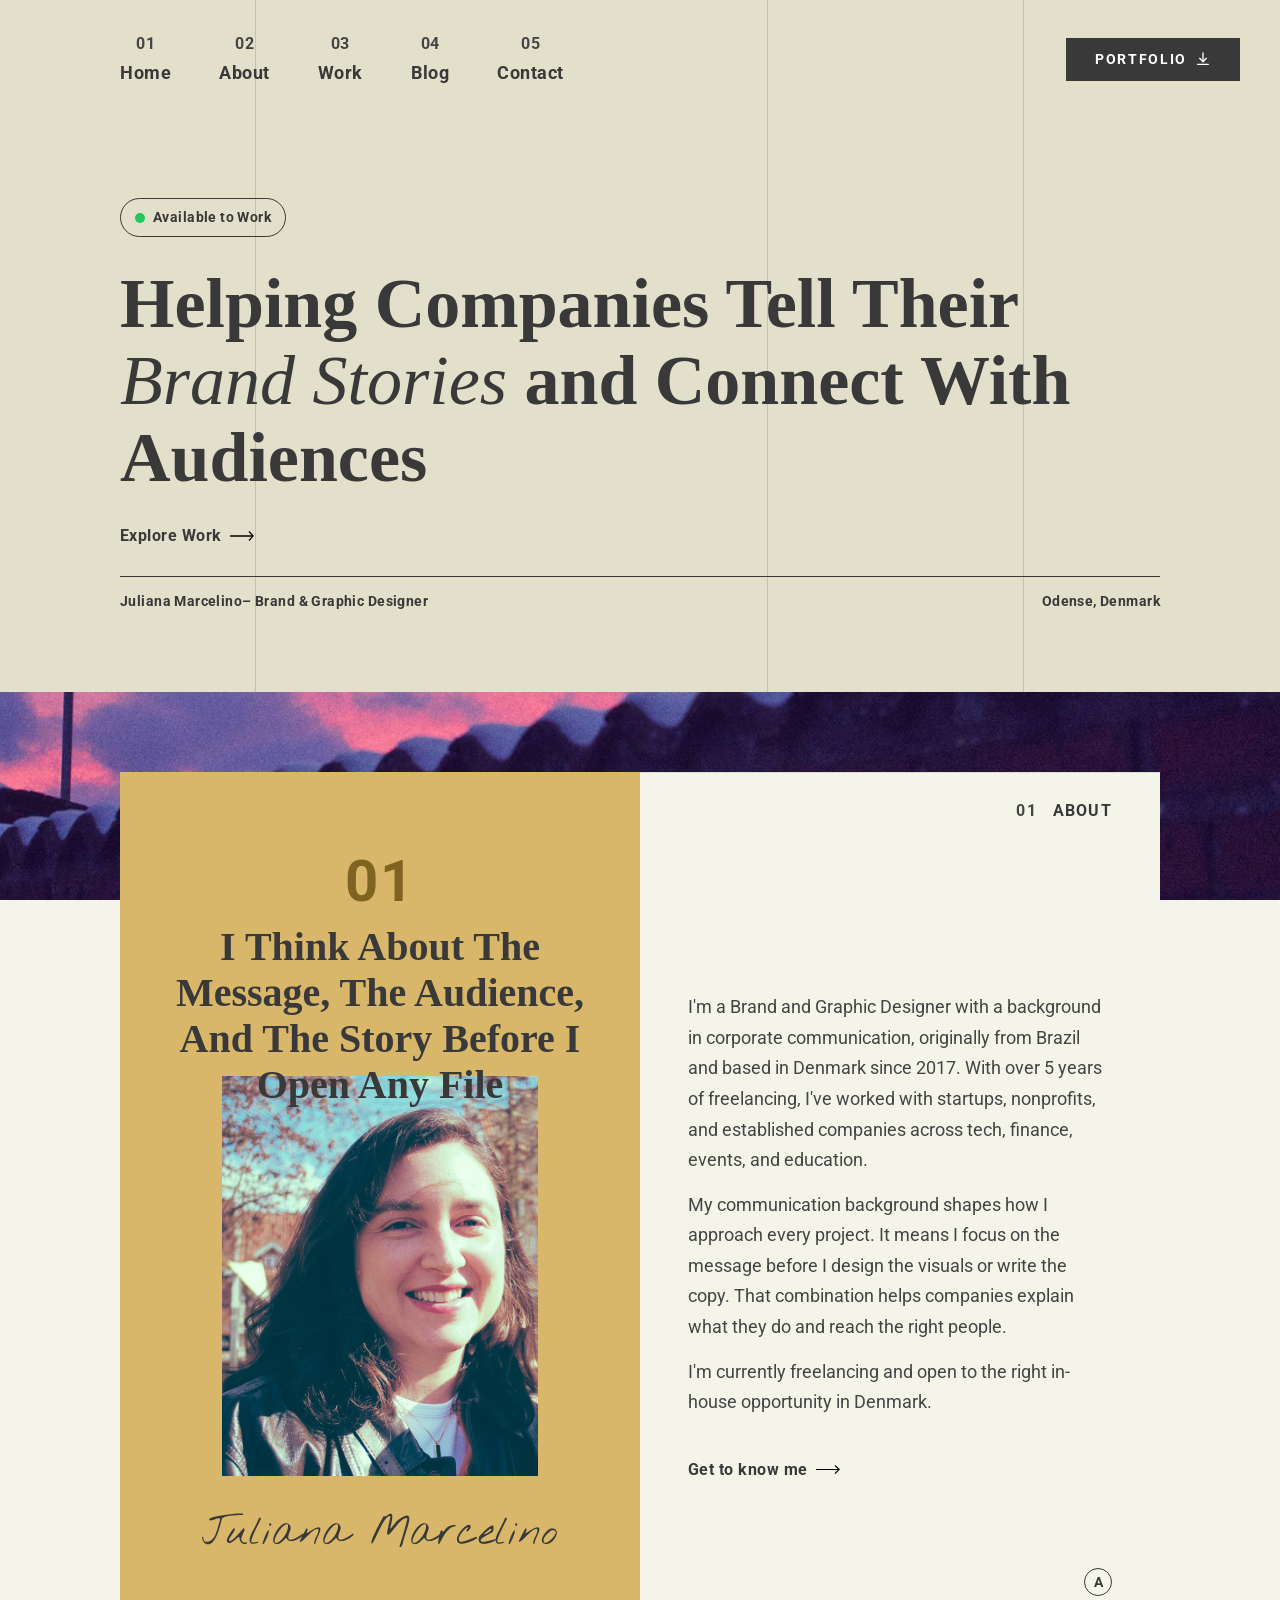
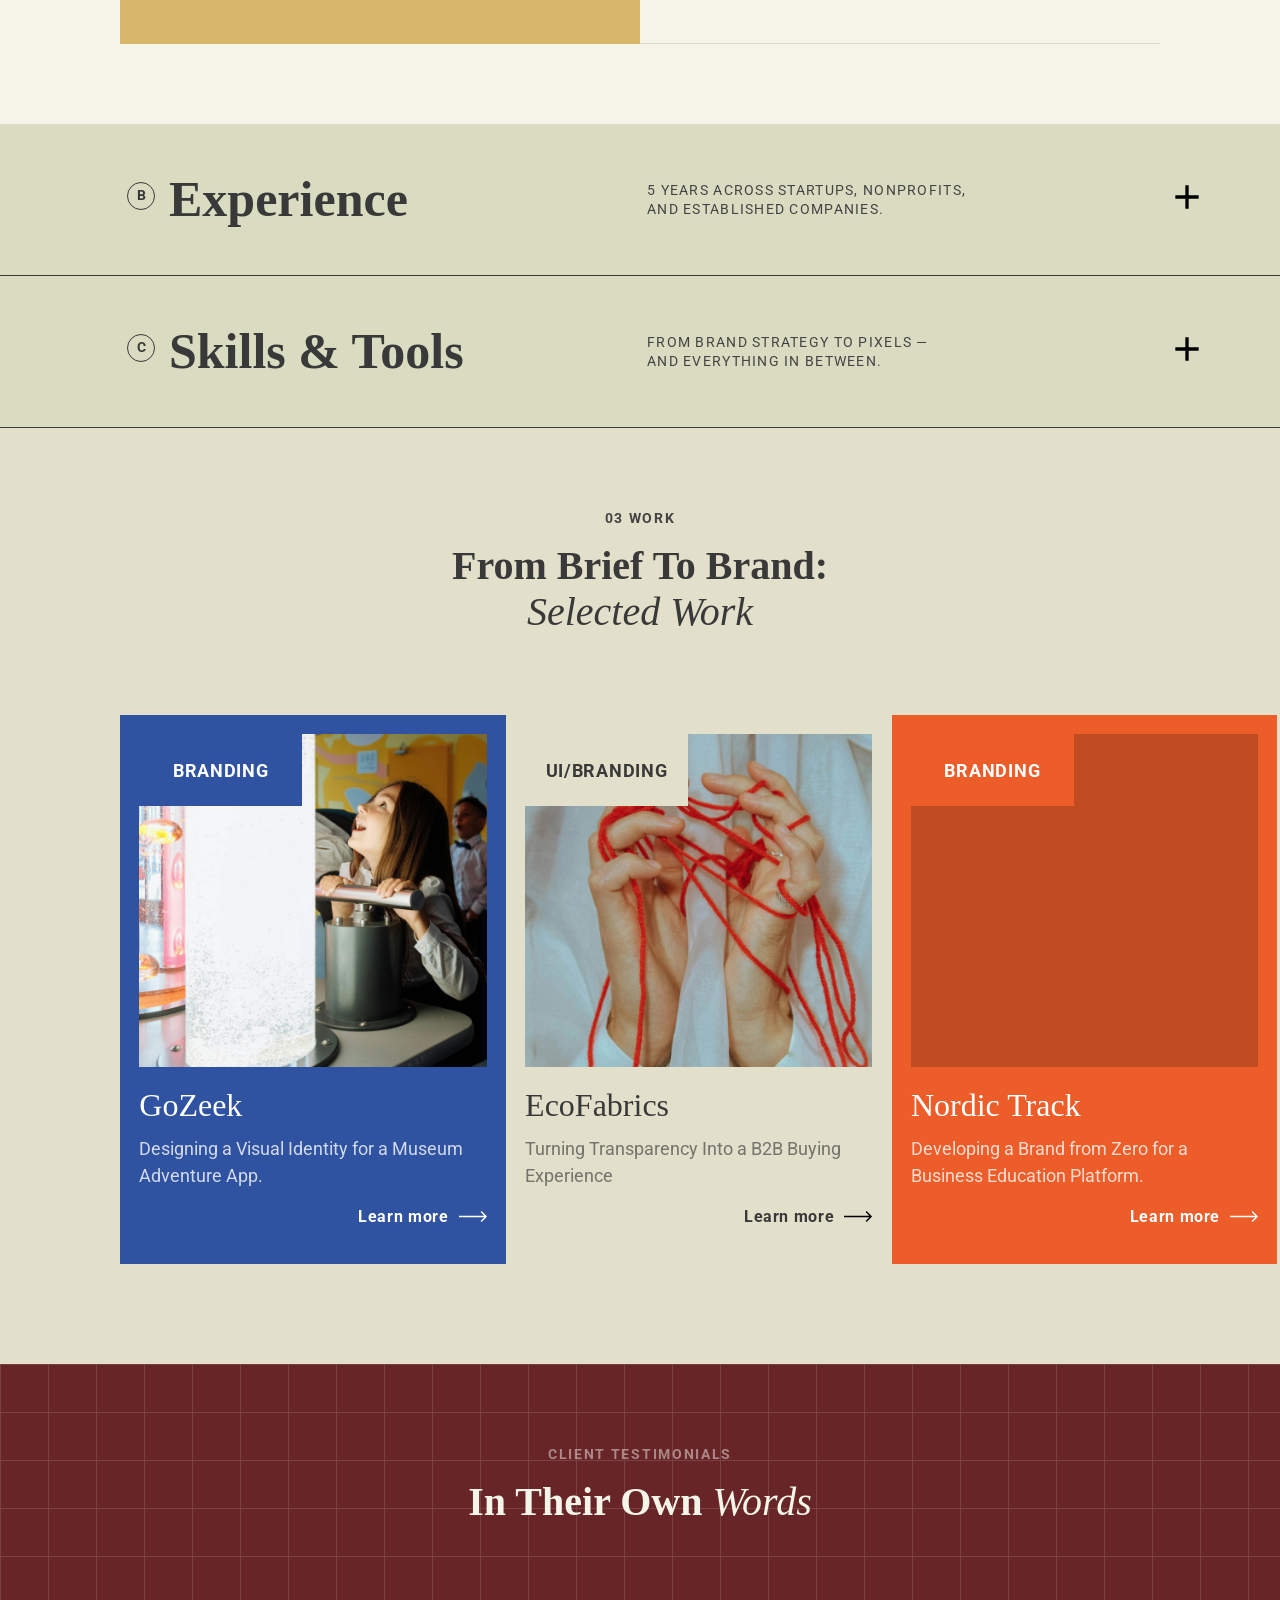
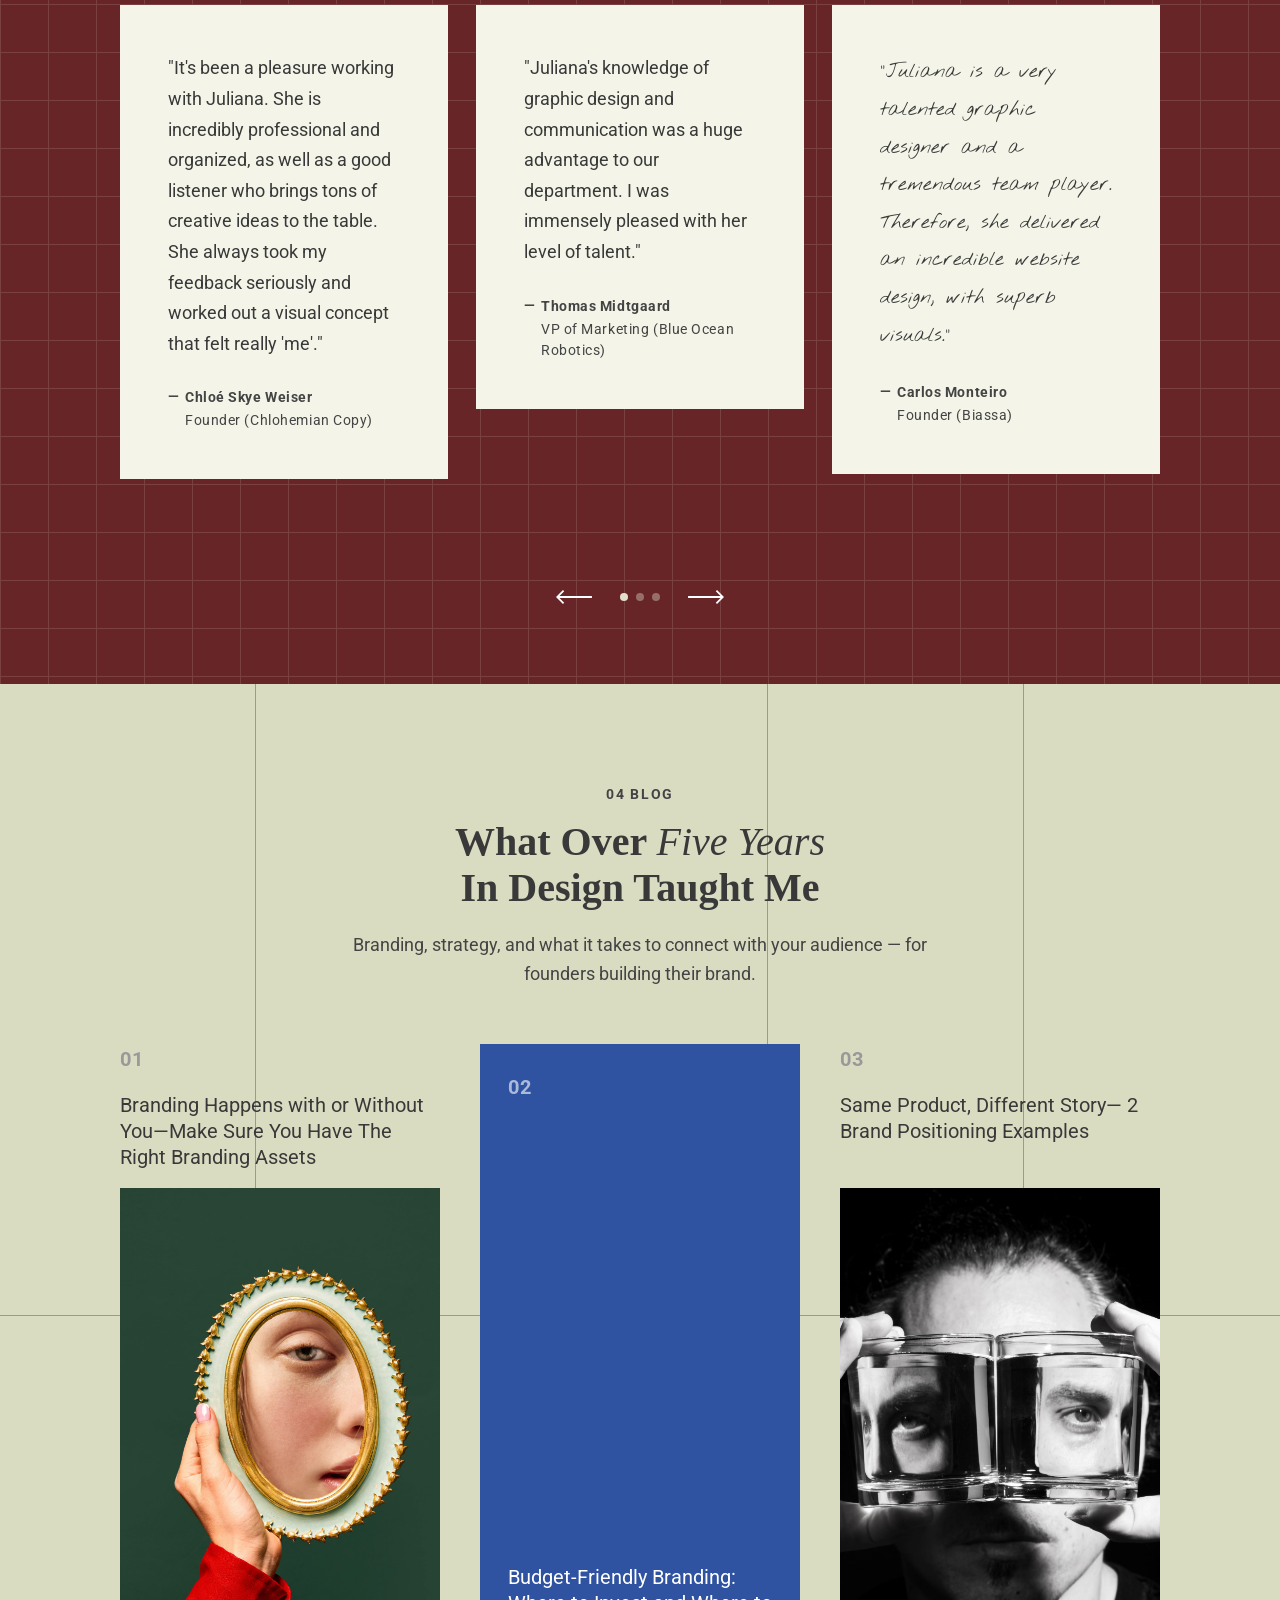
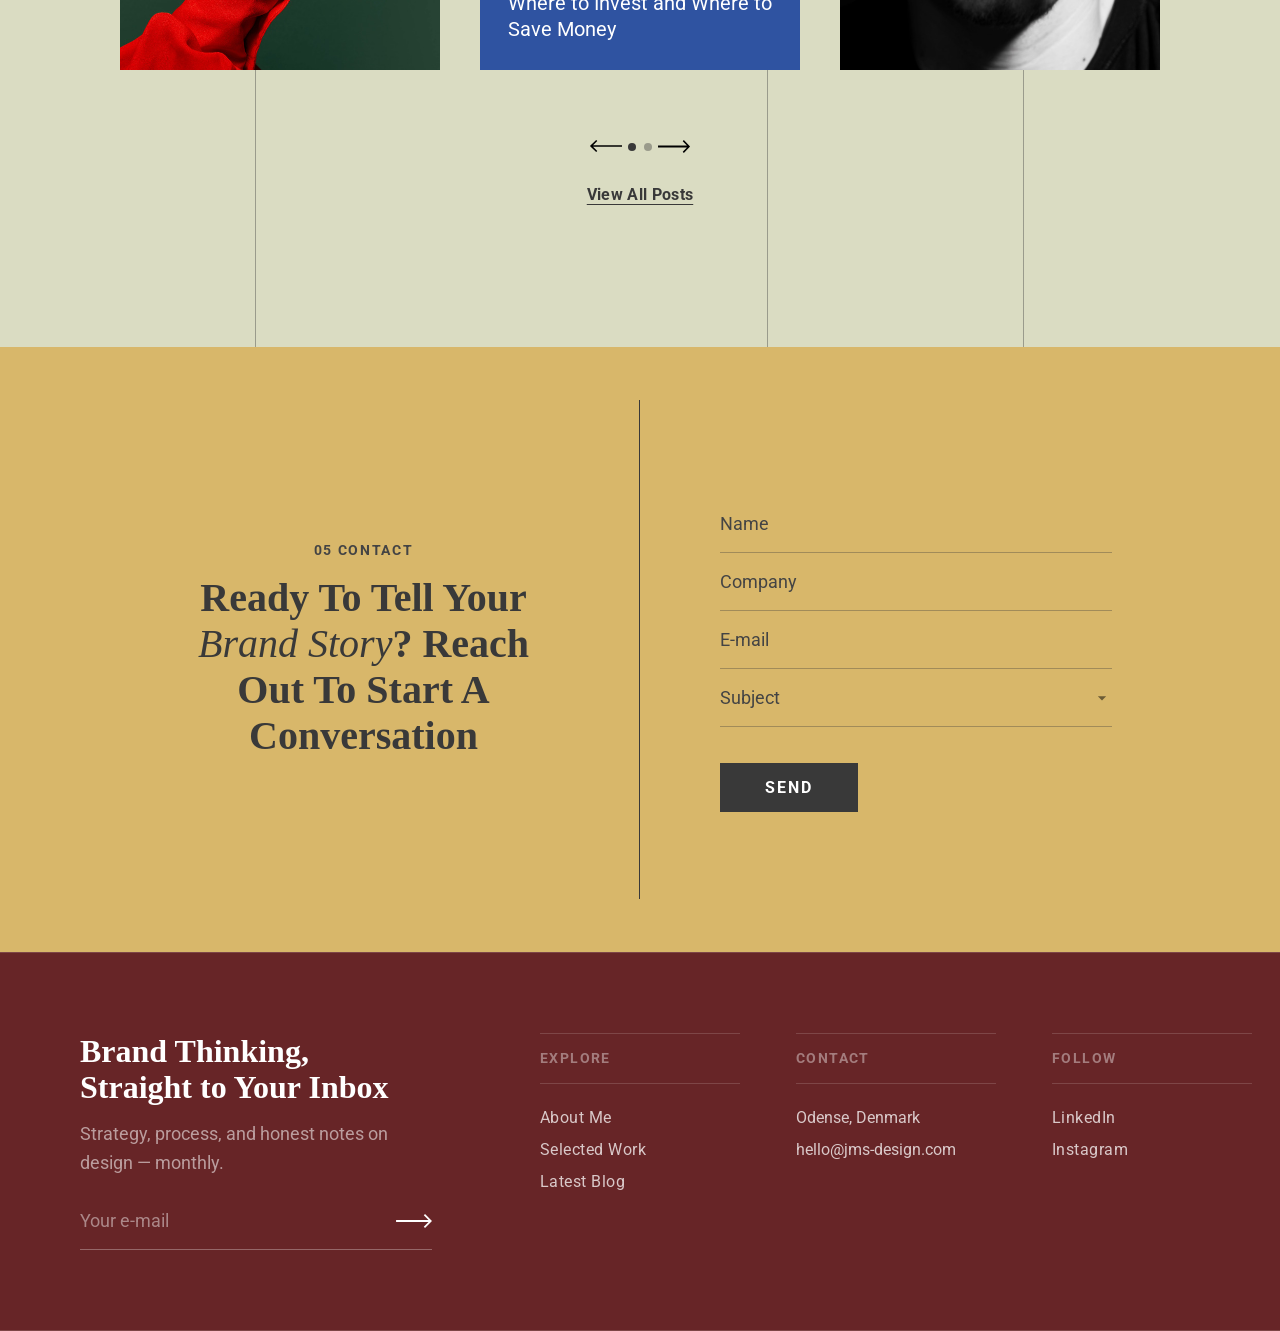
==== commit 8f7cadf1: "v1.20 — Mobile layout pass - Fixed horizontal overflow: minmax(0,1fr) grid columns, 16px fixed gutte" ====
--- a/index.html
+++ b/index.html
@@ -66,6 +66,7 @@
 
   <!-- ========== SCROLL HEADER (fixed, appears on scroll) ========== -->
   <div class="scroll-header" id="scrollHeader" aria-hidden="true">
+    <span class="scroll-header-wordmark">JMS Design</span>
     <button class="menu-toggle" id="menuToggle" aria-label="Open navigation" aria-expanded="false">
       <img src="images/menu.svg" alt="">
     </button>
@@ -109,7 +110,10 @@
         <h1>Helping Companies Tell Their <em>Brand Stories</em> and Connect With Audiences</h1>
         <a href="#latest-work" class="hero-cta">Explore Work <img src="images/arrow.svg" alt=""></a>
         <div class="hero-footer">
-          <span class="hero-footer-name">Juliana Marcelino - Brand &amp; Graphic Designer</span>
+          <div class="hero-footer-left">
+            <span class="hero-footer-name">Juliana Marcelino</span>
+            <span class="hero-footer-role">Brand &amp; Graphic Designer</span>
+          </div>
           <span class="hero-footer-location">Odense, Denmark</span>
         </div>
       </div>
@@ -1212,22 +1216,19 @@
         <img src="images/jms-photo-juliana-modal.png" alt="Juliana Marcelino" class="about-modal-photo">
       </div>
 
-      <!-- Location + social icons + divider -->
-      <div class="about-modal-location-row">
-        <span>Odense, Denmark</span>
-        <div class="about-modal-social">
-          <a href="mailto:hello@jms-design.com" class="about-modal-social-link" aria-label="Send email">
-            <img src="images/mail.svg" alt="Email">
-          </a>
-          <a href="https://www.instagram.com/jms.design.dk/" class="about-modal-social-link" target="_blank" rel="noopener" aria-label="Instagram">
-            <img src="images/instagram.svg" alt="Instagram">
-          </a>
-          <a href="https://www.linkedin.com/in/julianamarcelinosilva/" class="about-modal-social-link" target="_blank" rel="noopener" aria-label="LinkedIn">
-            <img src="images/linkedin.svg" alt="LinkedIn">
-          </a>
-        </div>
-      </div>
+      <!-- Divider + social icons centred below -->
       <hr class="about-modal-divider">
+      <div class="about-modal-social">
+        <a href="mailto:hello@jms-design.com" class="about-modal-social-link" aria-label="Send email">
+          <img src="images/mail.svg" alt="Email">
+        </a>
+        <a href="https://www.instagram.com/jms.design.dk/" class="about-modal-social-link" target="_blank" rel="noopener" aria-label="Instagram">
+          <img src="images/instagram.svg" alt="Instagram">
+        </a>
+        <a href="https://www.linkedin.com/in/julianamarcelinosilva/" class="about-modal-social-link" target="_blank" rel="noopener" aria-label="LinkedIn">
+          <img src="images/linkedin.svg" alt="LinkedIn">
+        </a>
+      </div>
 
       <!-- Two-column content -->
       <div class="about-modal-content">
--- a/styles.css
+++ b/styles.css
@@ -9,7 +9,14 @@
   padding: 0;
 }
 
-html { scroll-behavior: smooth; }
+html,
+body {
+  overflow-x: hidden;
+}
+
+html {
+  scroll-behavior: smooth;
+}
 
 a:hover { text-decoration: underline; }
 
@@ -58,8 +65,8 @@
   display: grid;
   grid-template-columns:
     [full-start]    minmax(40px, 120px)
-    [content-start] 1fr
-    [col3-start]    1fr
+    [content-start] minmax(0, 1fr)
+    [col3-start]    minmax(0, 1fr)
     [content-end]   minmax(40px, 120px)
     [full-end];
   /* rows stack naturally — no row gap */
@@ -170,7 +177,7 @@
   top: 0;
   left: 0;
   right: 0;
-  z-index: 200;
+  z-index: 400;
   display: flex;
   align-items: center;
   justify-content: flex-end;
@@ -231,13 +238,24 @@
 .scroll-header.sidebar-open .menu-toggle       { display: none; }
 .scroll-header.sidebar-open .scroll-header-close { display: inline-flex; }
 
+/* Wordmark — hidden on desktop, shown on mobile only */
+.scroll-header-wordmark {
+  display: none;
+  font-family: var(--font-body);
+  font-size: var(--text-btn);
+  font-weight: 700;
+  color: var(--dark);
+  letter-spacing: 0.08em;
+  text-transform: uppercase;
+}
+
 /* ── Sidebar nav overlay — opens from right on hamburger click ── */
 .nav-sidebar-backdrop {
   display: none;
   position: fixed;
   inset: 0;
   background: rgba(0, 0, 0, 0.45);
-  z-index: 198;
+  z-index: 299;
 }
 .nav-sidebar-backdrop.is-open { display: block; }
 
@@ -248,7 +266,7 @@
   bottom: 0;
   width: 320px;
   background: var(--dark);
-  z-index: 199;
+  z-index: 300;
   display: flex;
   flex-direction: column;
   padding: var(--space-xl) var(--space-lg);
@@ -592,6 +610,15 @@
   font-weight: 700;
   color: var(--dark);
   letter-spacing: 0.03em;
+}
+
+/* On desktop: name and role sit inline, separated by an en dash */
+.hero-footer-left {
+  display: inline-flex;
+  align-items: center;
+}
+.hero-footer-role::before {
+  content: ' \2013 \00A0';
 }
 
 
@@ -2738,7 +2765,9 @@
 /* ── Social icons (now inside location row) ── */
 .about-modal-social {
   display: flex;
+  justify-content: center;
   gap: 8px;
+  padding: var(--space-md) 0;
 }
 .about-modal-social-link {
   width: 32px;
@@ -4842,8 +4871,8 @@
   body {
     grid-template-columns:
       [full-start]    minmax(40px, 450px)
-      [content-start] 1fr
-      [col3-start]    1fr
+      [content-start] minmax(0, 1fr)
+      [col3-start]    minmax(0, 1fr)
       [content-end]   minmax(40px, 450px)
       [full-end];
   }
@@ -4855,10 +4884,10 @@
   /* Slightly tighter gutters */
   body {
     grid-template-columns:
-      [full-start]    minmax(24px, 1fr)
-      [content-start] 1fr
-      [col3-start]    1fr
-      [content-end]   minmax(24px, 1fr)
+      [full-start]    24px
+      [content-start] minmax(0, 1fr)
+      [col3-start]    minmax(0, 1fr)
+      [content-end]   24px
       [full-end];
   }
 
@@ -4893,10 +4922,10 @@
   /* Smaller gutters so content has more room */
   body {
     grid-template-columns:
-      [full-start]    minmax(16px, 1fr)
-      [content-start] 1fr
-      [col3-start]    1fr
-      [content-end]   minmax(16px, 1fr)
+      [full-start]    16px
+      [content-start] minmax(0, 1fr)
+      [col3-start]    minmax(0, 1fr)
+      [content-end]   16px
       [full-end];
   }
 
@@ -4912,9 +4941,15 @@
     background: var(--bg-header);
     border-bottom: 1px solid var(--border-subtle);
     padding: 14px 20px;
+    justify-content: space-between;
   }
-  /* When sidebar opens, the JS also adds .visible — keep consistent */
+  /* When sidebar opens, drop the background so the dark backdrop shows through */
+  .scroll-header.sidebar-open { background: transparent; border-bottom: none; }
+  /* On scroll the .visible class fires — keep the background */
   .scroll-header.visible { background: var(--bg-header); }
+
+  /* Show wordmark on mobile */
+  .scroll-header-wordmark { display: block; }
 
   /* Push hero content below the fixed scroll-header (~72px) */
   .hero { padding-top: 72px; }
@@ -4930,13 +4965,29 @@
   .hero-inner    { padding: var(--space-xl) var(--space-md); }
 
 
+  /* ── Hero footer: stack all three lines vertically ── */
+  .hero-footer {
+    flex-direction: column;
+    align-items: flex-start;
+    gap: 2px;
+  }
+  .hero-footer-left {
+    flex-direction: column;
+    align-items: flex-start;
+  }
+  .hero-footer-role::before { content: none; }
+  /* Name slightly larger; location drops to regular weight */
+  .hero-footer-name     { font-size: var(--text-btn); }
+  .hero-footer-location { font-weight: 400; }
+
+
   /* ── About section ── */
-  /* Disable fixed background-attachment (causes issues on iOS) */
-  .about { background-attachment: scroll; padding: 0; }
-
-  /* Stack the two-column layout to full width */
-  .about-left  { grid-column: content-start / content-end; }
-  .about-right { grid-column: content-start / content-end; }
+  /* Disable fixed background-attachment and remove bg image on mobile */
+  .about { background-attachment: scroll; background-image: none; padding: 0; }
+
+  /* Columns span the full width (no gutters) */
+  .about-left  { grid-column: full-start / full-end; }
+  .about-right { grid-column: full-start / full-end; }
 
   /* Give inner wrappers comfortable padding */
   .about-left-inner,
@@ -4954,8 +5005,10 @@
 
   /* ── Skills ── */
   /* Collapse 5-column skills grid to a single column */
-  .skills-grid    { grid-template-columns: 1fr; }
+  .skills-grid    { grid-template-columns: 1fr; row-gap: var(--space-lg); }
   .skills-divider { display: none; }
+  /* Language bars: give the chart a fixed height so level differences are clear */
+  .lang-list { min-height: 180px; }
 
 
   /* ── Work grid ── */
@@ -4975,6 +5028,69 @@
   /* Fixed image size on desktop → fluid on mobile */
   .blog-img  { width: 100%; height: 220px; }
   .blog-rect { min-height: 220px; }
+
+  /* ── Blog page ── */
+  /* Push intro below fixed scroll header */
+  .blog-pg-intro { padding-top: calc(var(--space-xl) + 72px); }
+  /* One post per row */
+  .blog-pg-list-inner { grid-template-columns: 1fr; }
+
+
+  /* ── About accordions ── */
+  /* Label: flexbox — badge + title + toggle on one line, centered vertically */
+  .about-accordions > .about-vtab--experience .about-vtab-label,
+  .about-accordions > .about-vtab--skills .about-vtab-label {
+    display: flex;
+    flex-wrap: wrap;
+    align-items: center;
+    row-gap: var(--space-sm);
+    column-gap: var(--space-xs);
+    padding: var(--space-lg) var(--space-md);
+    min-height: unset;
+    position: static;
+  }
+
+  /* Title: flex:1 so it fills the line, toggle pushed to far right */
+  .about-accordions > .about-vtab--experience .about-vtab-text,
+  .about-accordions > .about-vtab--skills .about-vtab-text {
+    flex: 1;
+    min-width: 0;
+    grid-column: unset;
+    font-size: 32px;
+    align-items: center;
+    order: 1;
+  }
+
+  /* Badge: reset desktop offset — centering handles alignment now */
+  .about-accordions > .about-vtab--experience .vtab-label-badge,
+  .about-accordions > .about-vtab--skills .vtab-label-badge {
+    margin-top: 0;
+  }
+
+  /* Toggle: sits inline at the right end, vertically centered */
+  .about-accordions > .about-vtab--experience .about-vtab-toggle,
+  .about-accordions > .about-vtab--skills .about-vtab-toggle {
+    position: static;
+    top: unset;
+    right: unset;
+    grid-column: unset;
+    justify-self: unset;
+    flex-shrink: 0;
+    align-self: center;
+    order: 2;
+    margin-top: 0;
+    padding-top: 0;
+  }
+
+  /* Desc: wraps to its own row below the title + toggle */
+  .about-accordions > .about-vtab--experience .about-vtab-desc,
+  .about-accordions > .about-vtab--skills .about-vtab-desc {
+    flex-basis: 100%;
+    grid-column: unset;
+    grid-row: unset;
+    order: 3;
+    padding-bottom: var(--space-sm);
+  }
 
 
   /* ── Contact ── */
@@ -4992,7 +5108,12 @@
 
 
   /* ── Footer ── */
-  .footer-row { grid-template-columns: 1fr; }
+  .footer-row { grid-template-columns: minmax(0, 1fr); }
+  .footer-col-wrap { padding: var(--space-lg) var(--space-md); }
+  /* Tighter vertical padding for the Explore / Contact / Follow columns */
+  .footer-col-nav-wrap,
+  .footer-col-contact,
+  .footer-col-follow { padding-top: var(--space-sm); padding-bottom: var(--space-sm); }
 
 
   /* ── About modal ── */
@@ -5003,5 +5124,41 @@
     grid-template-columns: 1fr;
     padding: var(--space-lg) var(--space-md);
   }
-
-}
+  /* Photo: wider on mobile */
+  .about-modal-photo { width: 85%; }
+
+
+  /* ── Blog post modals ── */
+  /* Reduce the heavy 140px horizontal padding to something comfortable */
+  .blog-modal-content {
+    padding: var(--space-lg) var(--space-md) 0;
+  }
+  /* Photo block: tighter padding so image breathes without eating the screen */
+  .blog-modal-photo-block {
+    padding: var(--space-md);
+  }
+  /* Cover image and rect: fill available width instead of fixed 340px */
+  .blog-modal-cover {
+    max-width: 100%;
+    height: auto;
+  }
+  .blog-modal-cover-rect {
+    width: 100%;
+  }
+  /* Meta row and divider: match reduced side padding */
+  .blog-modal-meta-row {
+    padding: 0 var(--space-md) var(--space-md);
+  }
+  .blog-modal-section-divider {
+    margin: 0 var(--space-md);
+  }
+  /* Back row: match side padding */
+  .blog-modal-back-row {
+    padding: var(--space-lg) var(--space-md) var(--space-xl);
+  }
+  /* Remove tag from header — not enough room on mobile */
+  .blog-modal-header-tag { display: none; }
+  /* Date: right-aligned */
+  .blog-modal-date { text-align: right; margin-left: auto; }
+
+}
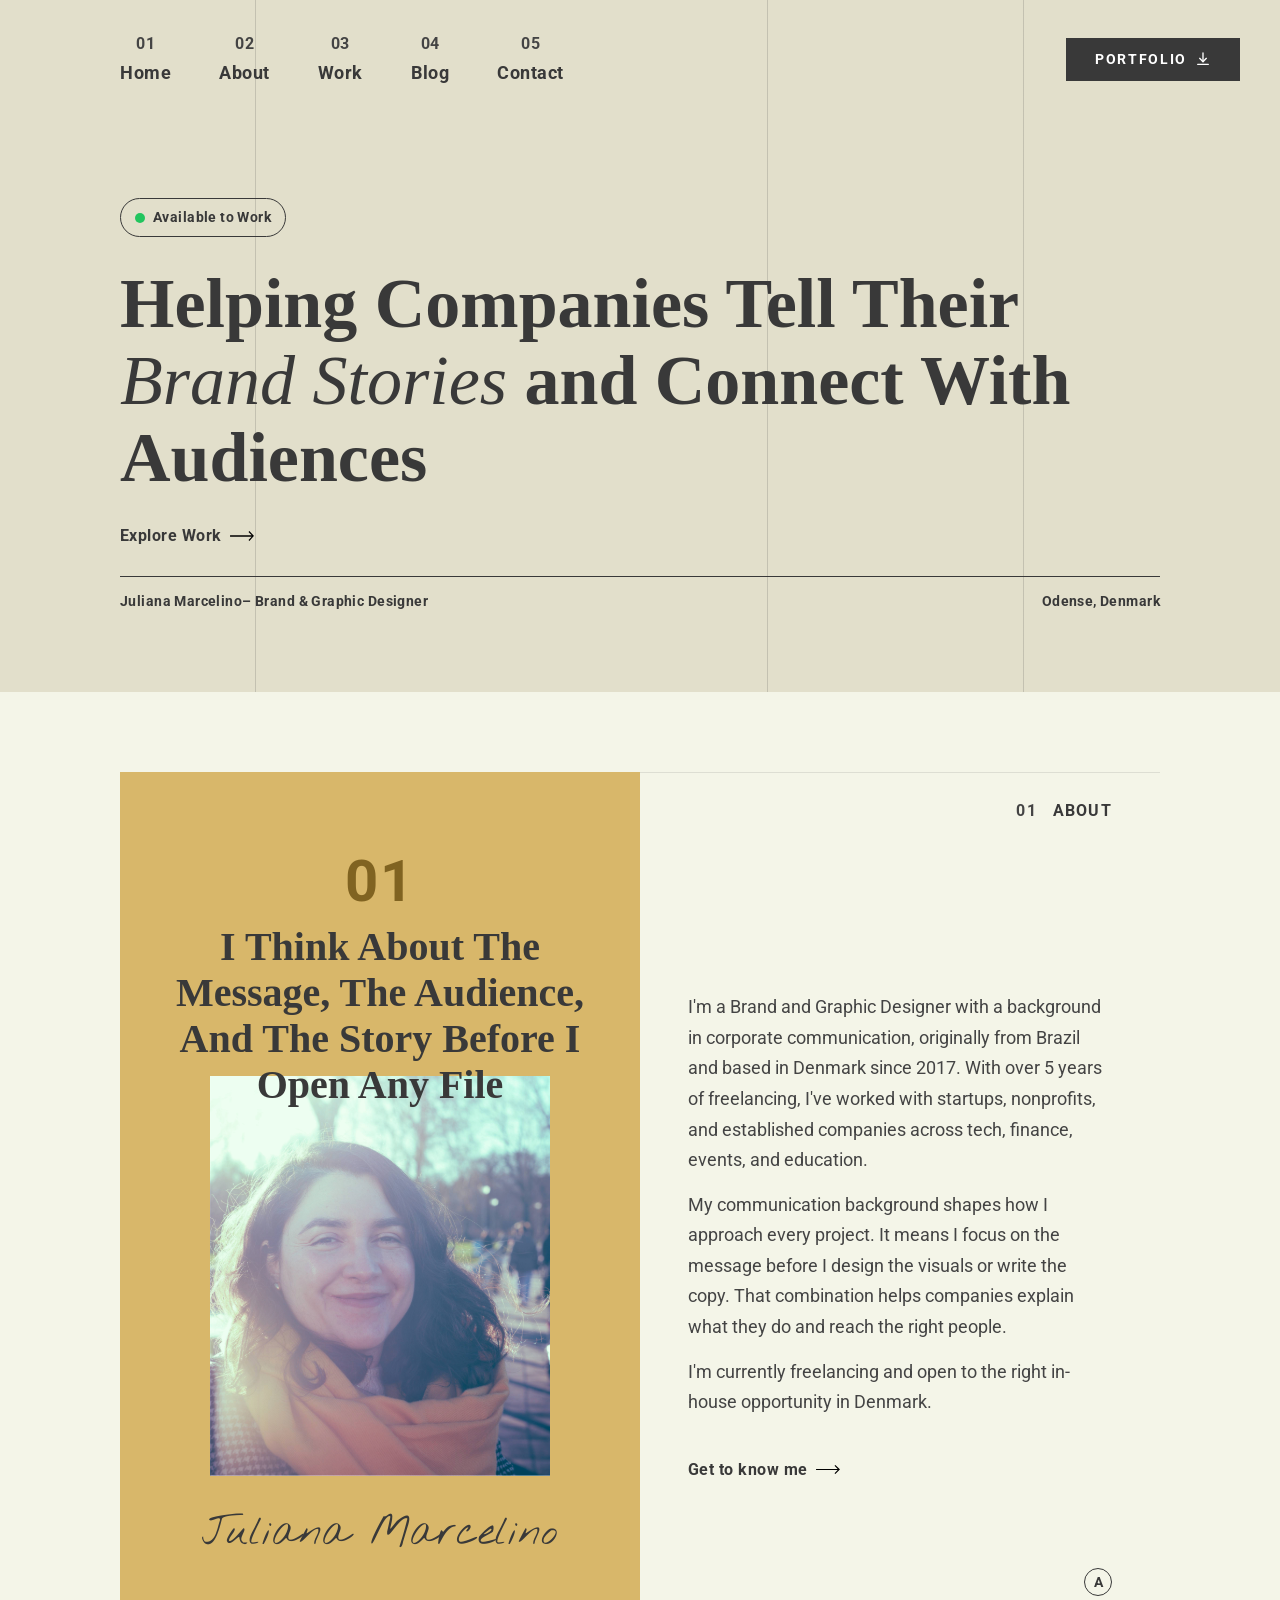
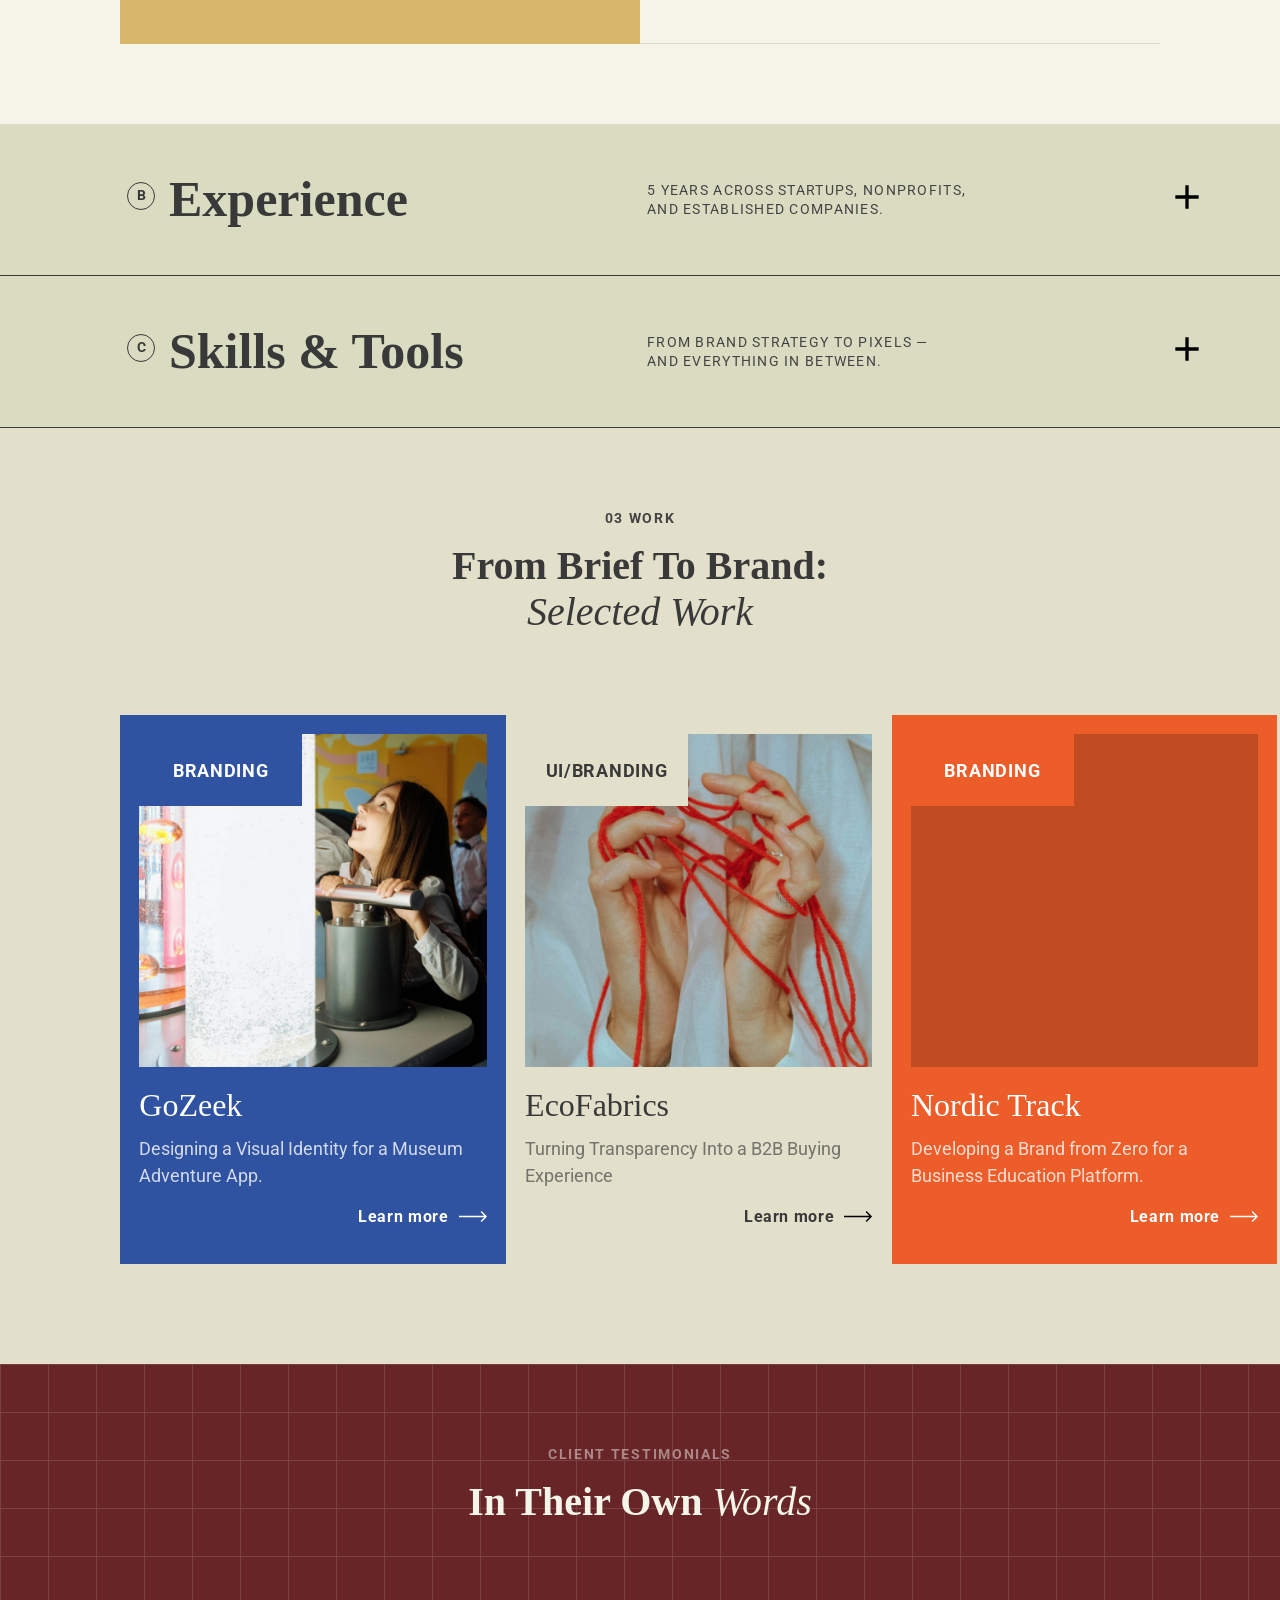
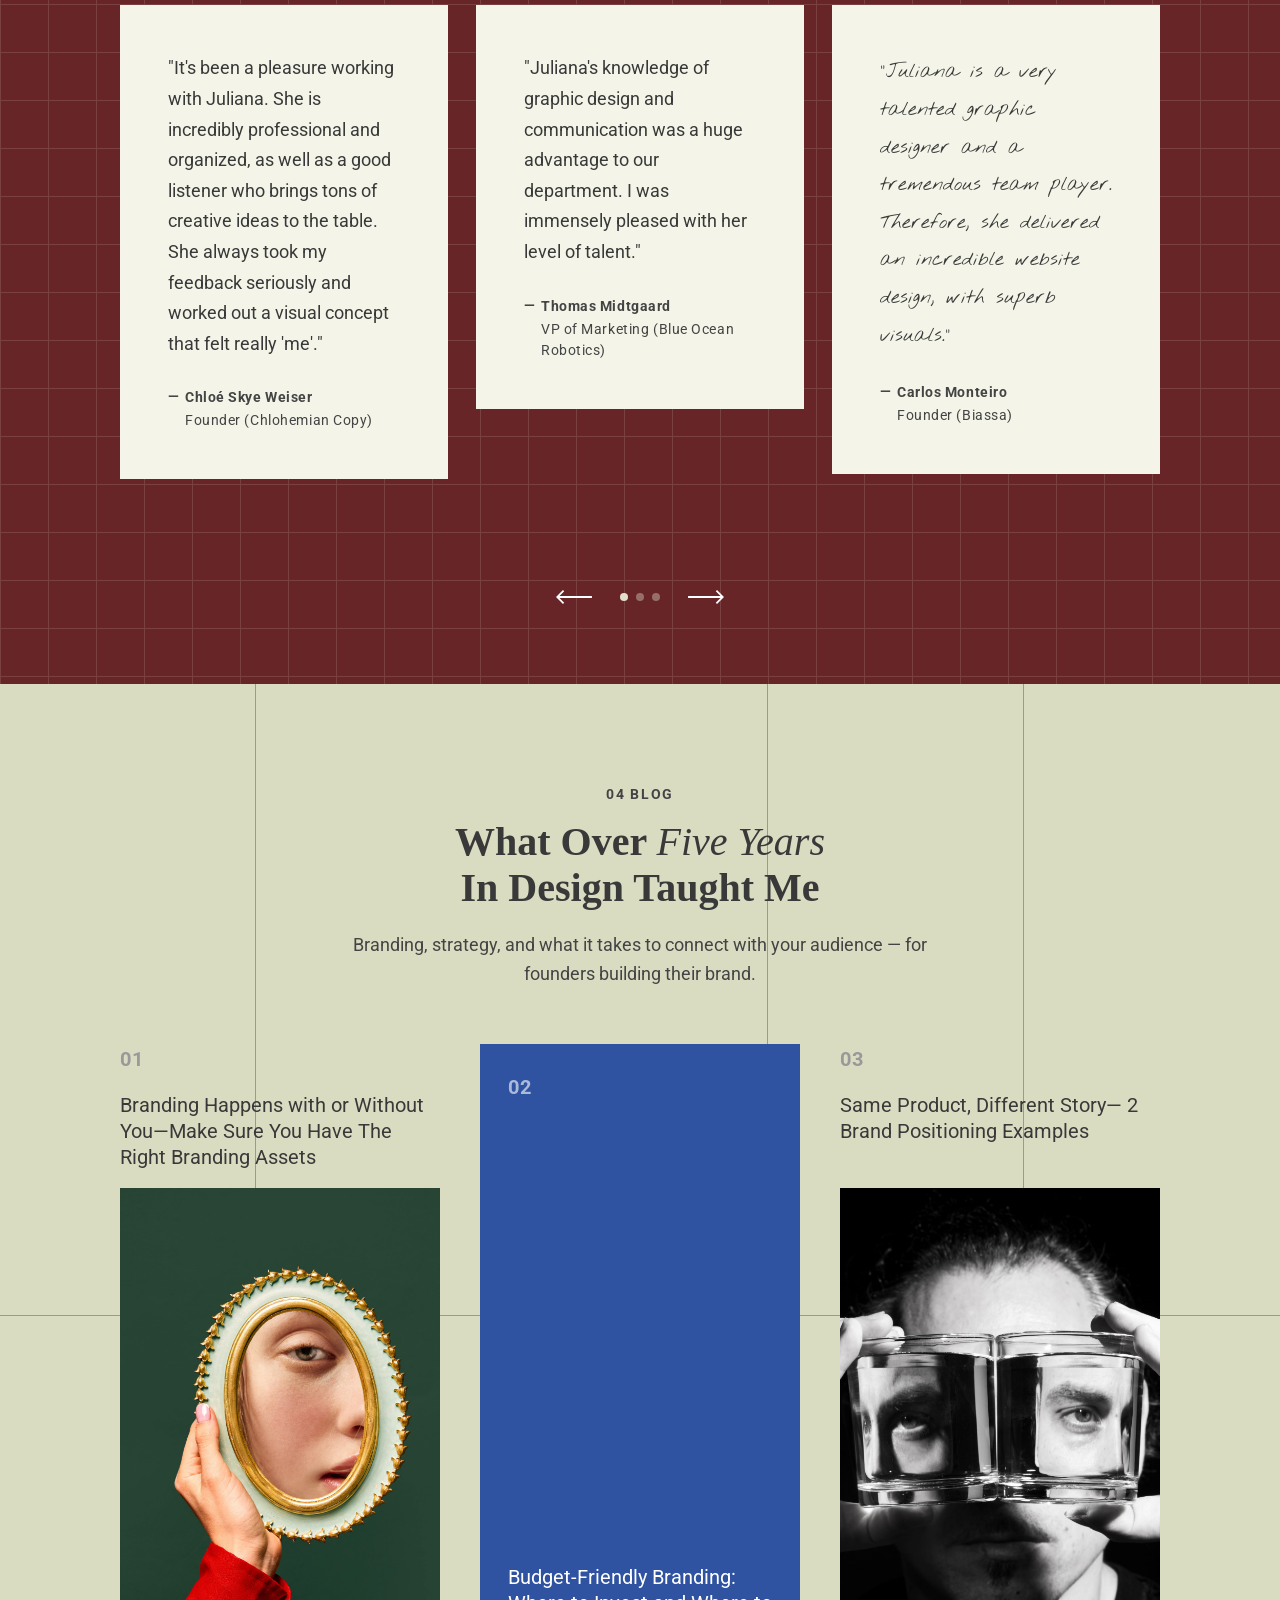
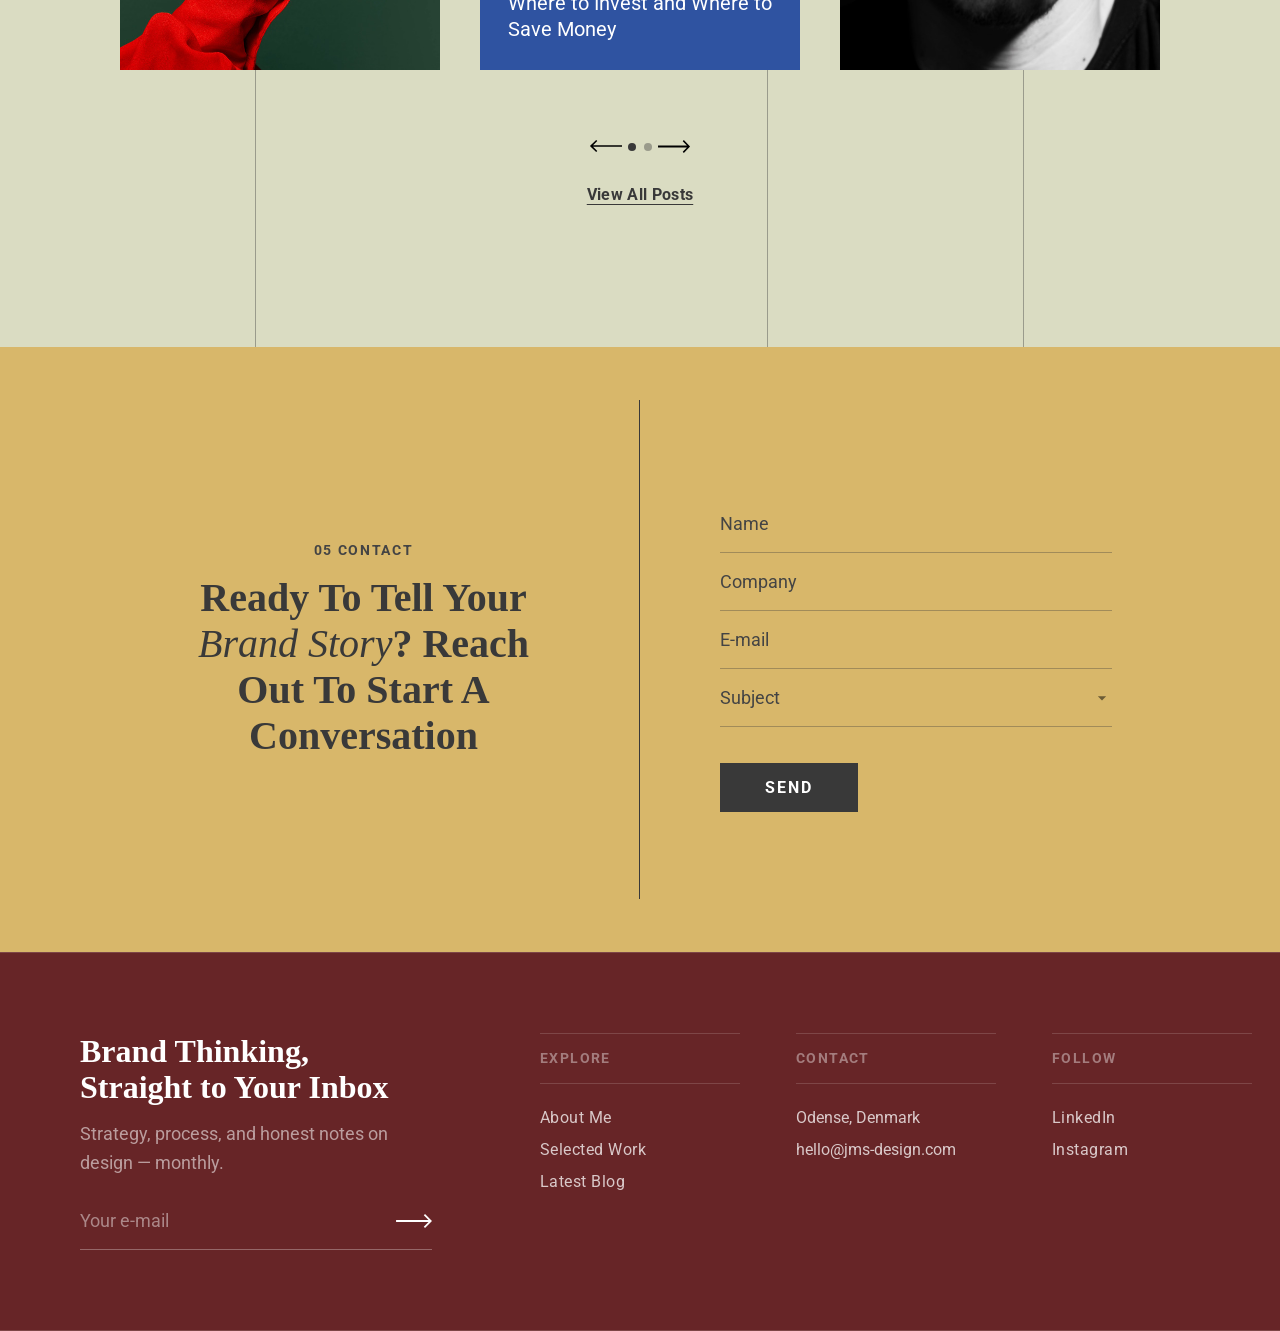
==== commit 9692b860: "About section: replace static bg image with looping video, update profile photo - Replace jms-bg-abo" ====
--- a/index.html
+++ b/index.html
@@ -123,6 +123,9 @@
 
   <!-- ========== ABOUT ========== -->
   <section class="about" id="about">
+    <video class="about-bg-video" autoplay loop muted playsinline>
+      <source src="images/jms-bg-about.mp4" type="video/mp4">
+    </video>
     <div class="about-left">
       <div class="about-left-inner">
         <span class="about-label">01</span>
--- a/styles.css
+++ b/styles.css
@@ -631,10 +631,19 @@
   grid-template-columns: subgrid;
   align-items: stretch;
   padding: var(--space-xl) 0;
-  background-image: url('images/jms-bg-about.jpg');
-  background-size: cover;
-  background-position: center;
-  background-attachment: fixed;
+  position: relative;
+  overflow: hidden;
+}
+
+.about-bg-video {
+  position: absolute;
+  top: 0;
+  left: 0;
+  width: 100%;
+  height: 100%;
+  object-fit: cover;
+  z-index: 0;
+  pointer-events: none;
 }
 
 /* Left column — centered content, title overlaps portrait */
@@ -645,6 +654,8 @@
   flex-direction: column;
   align-items: center;
   overflow: hidden;
+  position: relative;
+  z-index: 1;
 }
 
 .about-left-inner {
@@ -709,6 +720,7 @@
   grid-column: col3-start / content-end;
   background: var(--egg-white);
   position: relative;
+  z-index: 1;
   display: flex;
   flex-direction: column;
   align-items: stretch;
@@ -4982,8 +4994,7 @@
 
 
   /* ── About section ── */
-  /* Disable fixed background-attachment and remove bg image on mobile */
-  .about { background-attachment: scroll; background-image: none; padding: 0; }
+  .about { padding: 0; }
 
   /* Columns span the full width (no gutters) */
   .about-left  { grid-column: full-start / full-end; }
